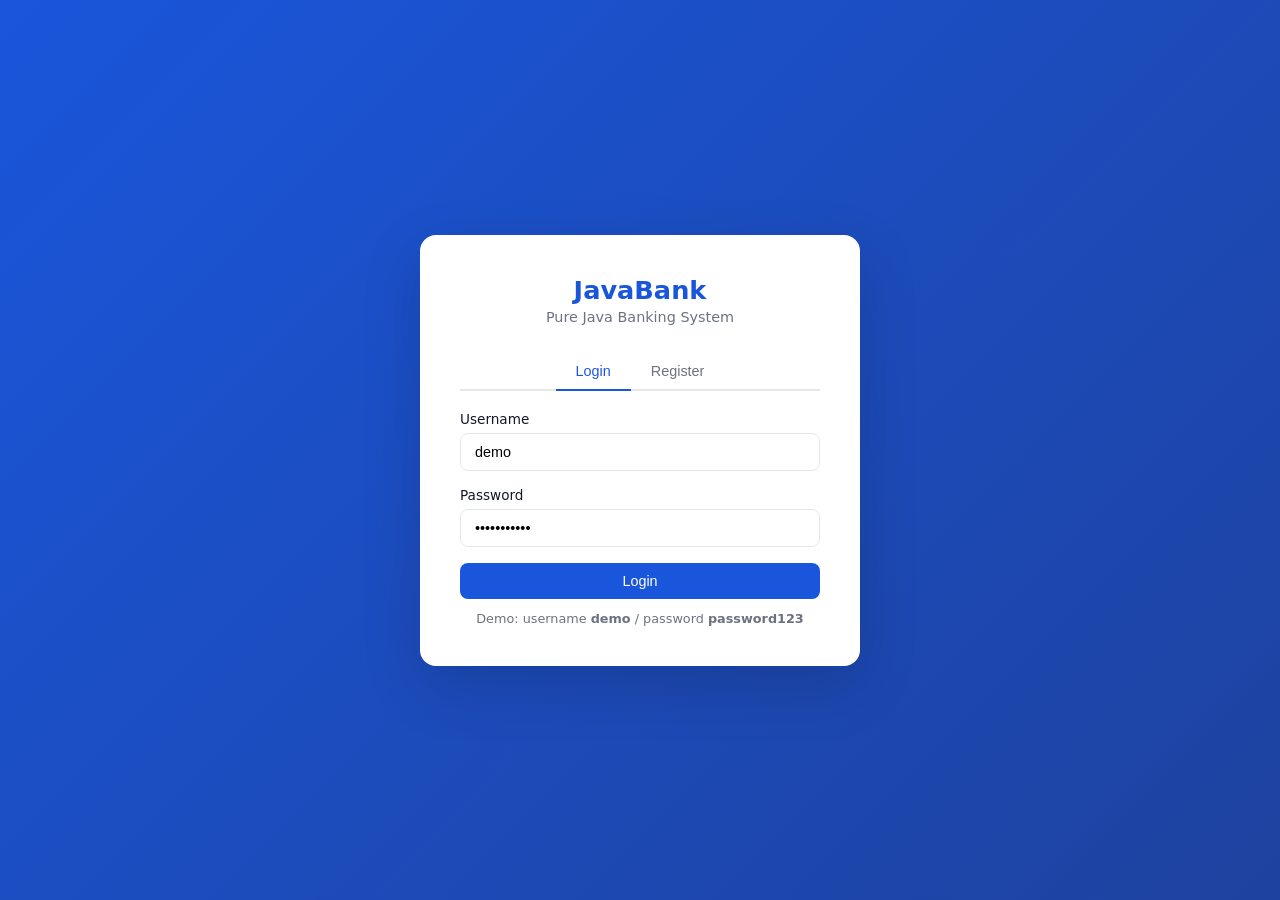
==== frontend/index.html @ f06de9c5 "Update index.html" ====
<!DOCTYPE html>
<html lang="en">
<head>
  <meta charset="UTF-8">
  <meta name="viewport" content="width=device-width, initial-scale=1.0">
  <title>JavaBank — Login</title>
  <link rel="stylesheet" href="css/style.css">
  <style>
    .tabs { justify-content: center; }
    .tab-pane { display: none; }
    .tab-pane.active { display: block; }
  </style>
</head>
<body>

<div class="auth-wrap">
  <div class="auth-card">
    <div class="logo">
      <h1>JavaBank</h1>
      <p>Pure Java Banking System</p>
    </div>

    <div class="tabs" id="authTabs">
      <button class="tab active" onclick="switchTab('login')">Login</button>
      <button class="tab"        onclick="switchTab('register')">Register</button>
    </div>

    <!-- LOGIN -->
    <div class="tab-pane active" id="loginPane">
      <div id="loginAlert"></div>
      <div class="form-group">
        <label>Username</label>
        <input type="text" id="loginUsername" placeholder="Enter username" value="demo">
      </div>
      <div class="form-group">
        <label>Password</label>
        <input type="password" id="loginPassword" placeholder="Enter password" value="password123">
      </div>
      <button class="btn btn-primary btn-full" id="loginBtn" onclick="doLogin()">
        Login
      </button>
      <p style="text-align:center; margin-top:12px; font-size:.8rem; color:#6b7280;">
        Demo: username <strong>demo</strong> / password <strong>password123</strong>
      </p>
    </div>

    <!-- REGISTER -->
    <div class="tab-pane" id="registerPane">
      <div id="regAlert"></div>
      <div class="form-row">
        <div class="form-group">
          <label>Full Name</label>
          <input type="text" id="regName" placeholder="Your full name">
        </div>
        <div class="form-group">
          <label>Username</label>
          <input type="text" id="regUsername" placeholder="Choose username">
        </div>
      </div>
      <div class="form-row">
        <div class="form-group">
          <label>Email</label>
          <input type="email" id="regEmail" placeholder="Email address">
        </div>
        <div class="form-group">
          <label>Phone</label>
          <input type="tel" id="regPhone" placeholder="Phone number">
        </div>
      </div>
      <div class="form-row">
        <div class="form-group">
          <label>Password</label>
          <input type="password" id="regPassword" placeholder="Password">
        </div>
        <div class="form-group">
          <label>Confirm</label>
          <input type="password" id="regConfirm" placeholder="Confirm password">
        </div>
      </div>
      <button class="btn btn-primary btn-full" id="regBtn" onclick="doRegister()">
        Create Account
      </button>
    </div>
  </div>
</div>

<script src="js/config.js"></script>
<script>
  // Redirect if already logged in
  if (Auth.isLoggedIn()) window.location.href = redirect || "pages/dashboard.html";

  function switchTab(tab) {
    document.querySelectorAll(".tab").forEach((t, i) =>
      t.classList.toggle("active", (i === 0) === (tab === "login")));
    document.getElementById("loginPane").classList.toggle("active", tab === "login");
    document.getElementById("registerPane").classList.toggle("active", tab === "register");
  }

  function showAlert(id, msg, type = "error") {
    document.getElementById(id).innerHTML =
      `<div class="alert alert-${type}">${msg}</div>`;
  }

  async function doLogin() {
    const btn = document.getElementById("loginBtn");
    const username = document.getElementById("loginUsername").value.trim();
    const password = document.getElementById("loginPassword").value;
    if (!username || !password) { showAlert("loginAlert", "Fill all fields"); return; }

    btn.disabled = true;
    btn.innerHTML = '<span class="loader"></span> Logging in...';

    try {
      const data = await API.call("/auth/login", "POST", { username, password });
      Auth.setAuth(data.token, { userId: data.userId, username: data.username, fullName: data.fullName });
      const params = new URLSearchParams(window.location.search);
      const redirect = params.get("redirect");
      window.location.href = redirect || "pages/dashboard.html";
    } catch (e) {
      showAlert("loginAlert", e.message);
      btn.disabled = false;
      btn.innerHTML = "Login";
    }
  }

  async function doRegister() {
    const btn = document.getElementById("regBtn");
    const fullName = document.getElementById("regName").value.trim();
    const username = document.getElementById("regUsername").value.trim();
    const email    = document.getElementById("regEmail").value.trim();
    const phone    = document.getElementById("regPhone").value.trim();
    const password = document.getElementById("regPassword").value;
    const confirm  = document.getElementById("regConfirm").value;

    if (!fullName || !username || !email || !password) {
      showAlert("regAlert", "All fields are required"); return;
    }
    if (password !== confirm) {
      showAlert("regAlert", "Passwords do not match"); return;
    }

    btn.disabled = true;
    btn.innerHTML = '<span class="loader"></span> Creating...';

    try {
      const data = await API.call("/auth/register", "POST", { fullName, username, email, phone, password });
      Auth.setAuth(data.token, { userId: data.userId, username: data.username, fullName: data.fullName });
      window.location.href = "pages/dashboard.html";
    } catch (e) {
      showAlert("regAlert", e.message);
      btn.disabled = false;
      btn.innerHTML = "Create Account";
    }
  }

  // Allow Enter key on login
  document.addEventListener("keydown", e => {
    if (e.key === "Enter") {
      const pane = document.getElementById("loginPane");
      if (pane.classList.contains("active")) doLogin();
    }
  });
</script>
</body>
</html>
---- frontend/css/style.css ----
/* ============================================================
   Java Banking System — Global Styles
   ============================================================ */

:root {
    --primary:    #1a56db;
    --primary-d:  #1e429f;
    --success:    #0e9f6e;
    --danger:     #e02424;
    --warning:    #ff8c00;
    --dark:       #111827;
    --gray:       #6b7280;
    --light:      #f9fafb;
    --border:     #e5e7eb;
    --card-bg:    #ffffff;
    --sidebar-w:  240px;
}

* { box-sizing: border-box; margin: 0; padding: 0; }

body {
    font-family: 'Segoe UI', system-ui, sans-serif;
    background: #f3f4f6;
    color: var(--dark);
    min-height: 100vh;
}

/* ---- Auth pages ---- */
.auth-wrap {
    min-height: 100vh;
    display: flex;
    align-items: center;
    justify-content: center;
    background: linear-gradient(135deg, #1a56db 0%, #1e429f 100%);
}

.auth-card {
    background: white;
    border-radius: 16px;
    padding: 40px;
    width: 100%;
    max-width: 440px;
    box-shadow: 0 20px 60px rgba(0,0,0,0.15);
}

.auth-card .logo {
    text-align: center;
    margin-bottom: 28px;
}

.auth-card .logo h1 { font-size: 1.6rem; color: var(--primary); }
.auth-card .logo p  { color: var(--gray); font-size: .9rem; margin-top: 4px; }

/* ---- App layout ---- */
.app-layout {
    display: flex;
    min-height: 100vh;
}

.sidebar {
    width: var(--sidebar-w);
    background: var(--dark);
    color: white;
    display: flex;
    flex-direction: column;
    position: fixed;
    top: 0; left: 0; bottom: 0;
    z-index: 100;
}

.sidebar-brand {
    padding: 20px 18px 16px;
    border-bottom: 1px solid rgba(255,255,255,0.1);
}

.sidebar-brand h2 { font-size: 1.1rem; color: white; }
.sidebar-brand span { font-size: .75rem; color: #9ca3af; }

.sidebar-nav { flex: 1; padding: 12px 0; }

.nav-item {
    display: flex;
    align-items: center;
    gap: 10px;
    padding: 12px 18px;
    color: #9ca3af;
    text-decoration: none;
    font-size: .9rem;
    transition: all .2s;
    cursor: pointer;
    border: none;
    background: none;
    width: 100%;
    text-align: left;
}

.nav-item:hover, .nav-item.active {
    background: rgba(255,255,255,0.08);
    color: white;
}

.nav-item .icon { font-size: 1.1rem; width: 20px; }

.sidebar-footer {
    padding: 16px 18px;
    border-top: 1px solid rgba(255,255,255,0.1);
}

.user-info { font-size: .8rem; color: #9ca3af; margin-bottom: 8px; }
.user-info strong { color: white; display: block; }

.main-content {
    margin-left: var(--sidebar-w);
    flex: 1;
    padding: 28px;
    min-height: 100vh;
}

/* ---- Page header ---- */
.page-header {
    margin-bottom: 24px;
}

.page-header h1 { font-size: 1.6rem; font-weight: 700; }
.page-header p  { color: var(--gray); margin-top: 4px; }

/* ---- Cards ---- */
.card {
    background: var(--card-bg);
    border-radius: 12px;
    padding: 24px;
    box-shadow: 0 1px 3px rgba(0,0,0,0.08);
    border: 1px solid var(--border);
}

.card-title {
    font-size: 1rem;
    font-weight: 600;
    margin-bottom: 16px;
    color: var(--dark);
    display: flex;
    align-items: center;
    gap: 8px;
}

/* ---- Stats grid ---- */
.stats-grid {
    display: grid;
    grid-template-columns: repeat(auto-fit, minmax(180px, 1fr));
    gap: 16px;
    margin-bottom: 24px;
}

.stat-card {
    background: white;
    border-radius: 12px;
    padding: 20px;
    border: 1px solid var(--border);
    box-shadow: 0 1px 3px rgba(0,0,0,0.06);
}

.stat-card .label { font-size: .78rem; color: var(--gray); text-transform: uppercase; letter-spacing: .05em; }
.stat-card .value { font-size: 1.5rem; font-weight: 700; margin-top: 6px; }
.stat-card .sub   { font-size: .78rem; color: var(--gray); margin-top: 4px; }
.stat-card.blue   .value { color: var(--primary); }
.stat-card.green  .value { color: var(--success); }
.stat-card.red    .value { color: var(--danger); }
.stat-card.orange .value { color: var(--warning); }

/* ---- Account cards ---- */
.accounts-grid {
    display: grid;
    grid-template-columns: repeat(auto-fill, minmax(280px, 1fr));
    gap: 16px;
    margin-bottom: 24px;
}

.account-card {
    background: linear-gradient(135deg, #1a56db, #1e429f);
    color: white;
    border-radius: 16px;
    padding: 24px;
    position: relative;
    overflow: hidden;
    cursor: pointer;
    transition: transform .2s, box-shadow .2s;
}

.account-card.current {
    background: linear-gradient(135deg, #374151, #1f2937);
}

.account-card:hover {
    transform: translateY(-3px);
    box-shadow: 0 12px 30px rgba(0,0,0,0.15);
}

.account-card .acc-type  { font-size: .75rem; opacity: .8; text-transform: uppercase; letter-spacing: .1em; }
.account-card .acc-num   { font-size: .85rem; opacity: .7; margin-top: 16px; letter-spacing: .15em; }
.account-card .acc-bal   { font-size: 1.8rem; font-weight: 700; margin-top: 6px; }
.account-card .acc-sub   { font-size: .78rem; opacity: .7; margin-top: 4px; }
.account-card::after {
    content: '';
    position: absolute;
    right: -30px; top: -30px;
    width: 120px; height: 120px;
    border-radius: 50%;
    background: rgba(255,255,255,0.07);
}

/* ---- Forms ---- */
.form-group { margin-bottom: 16px; }

.form-group label {
    display: block;
    font-size: .85rem;
    font-weight: 500;
    margin-bottom: 6px;
    color: var(--dark);
}

.form-group input,
.form-group select {
    width: 100%;
    padding: 10px 14px;
    border: 1px solid var(--border);
    border-radius: 8px;
    font-size: .9rem;
    outline: none;
    transition: border-color .2s;
    background: white;
}

.form-group input:focus,
.form-group select:focus {
    border-color: var(--primary);
    box-shadow: 0 0 0 3px rgba(26,86,219,0.1);
}

.form-row { display: grid; grid-template-columns: 1fr 1fr; gap: 12px; }

/* ---- Buttons ---- */
.btn {
    display: inline-flex;
    align-items: center;
    justify-content: center;
    gap: 6px;
    padding: 10px 20px;
    border-radius: 8px;
    font-size: .9rem;
    font-weight: 500;
    border: none;
    cursor: pointer;
    transition: all .2s;
}

.btn-primary { background: var(--primary); color: white; }
.btn-primary:hover { background: var(--primary-d); }
.btn-success { background: var(--success); color: white; }
.btn-success:hover { filter: brightness(0.9); }
.btn-danger  { background: var(--danger);  color: white; }
.btn-danger:hover  { filter: brightness(0.9); }
.btn-outline { background: white; color: var(--primary); border: 1px solid var(--primary); }
.btn-outline:hover { background: var(--primary); color: white; }
.btn-sm { padding: 6px 12px; font-size: .8rem; }
.btn-full { width: 100%; }
.btn:disabled { opacity: 0.6; cursor: not-allowed; }

/* ---- Table ---- */
.table-wrap { overflow-x: auto; }

table {
    width: 100%;
    border-collapse: collapse;
    font-size: .875rem;
}

th {
    text-align: left;
    padding: 10px 14px;
    font-size: .75rem;
    font-weight: 600;
    text-transform: uppercase;
    letter-spacing: .05em;
    color: var(--gray);
    border-bottom: 2px solid var(--border);
    background: #f9fafb;
}

td {
    padding: 12px 14px;
    border-bottom: 1px solid var(--border);
    vertical-align: middle;
}

tr:hover td { background: #f9fafb; }

/* ---- Badges ---- */
.badge {
    display: inline-flex;
    align-items: center;
    gap: 4px;
    padding: 3px 10px;
    border-radius: 20px;
    font-size: .75rem;
    font-weight: 600;
}

.badge-green  { background: #d1fae5; color: #065f46; }
.badge-red    { background: #fee2e2; color: #991b1b; }
.badge-yellow { background: #fef3c7; color: #92400e; }
.badge-blue   { background: #dbeafe; color: #1e40af; }
.badge-gray   { background: #f3f4f6; color: #374151; }

/* ---- Alert ---- */
.alert {
    padding: 12px 16px;
    border-radius: 8px;
    font-size: .875rem;
    margin-bottom: 16px;
    display: flex;
    align-items: center;
    gap: 8px;
}

.alert-error   { background: #fee2e2; color: #991b1b; border: 1px solid #fca5a5; }
.alert-success { background: #d1fae5; color: #065f46; border: 1px solid #6ee7b7; }
.alert-warning { background: #fef3c7; color: #92400e; border: 1px solid #fcd34d; }

/* ---- Modal ---- */
.modal-overlay {
    position: fixed; inset: 0;
    background: rgba(0,0,0,0.5);
    display: flex; align-items: center; justify-content: center;
    z-index: 999;
    display: none;
}

.modal-overlay.open { display: flex; }

.modal {
    background: white;
    border-radius: 16px;
    padding: 28px;
    width: 90%;
    max-width: 420px;
    box-shadow: 0 20px 60px rgba(0,0,0,0.2);
}

.modal-title {
    font-size: 1.1rem;
    font-weight: 700;
    margin-bottom: 20px;
    display: flex;
    justify-content: space-between;
    align-items: center;
}

.modal-close {
    background: none; border: none; font-size: 1.3rem;
    cursor: pointer; color: var(--gray);
}

/* ---- Tabs ---- */
.tabs { display: flex; border-bottom: 2px solid var(--border); margin-bottom: 20px; gap: 0; }

.tab {
    padding: 10px 20px;
    font-size: .9rem;
    font-weight: 500;
    color: var(--gray);
    cursor: pointer;
    border: none;
    background: none;
    border-bottom: 2px solid transparent;
    margin-bottom: -2px;
}

.tab.active { color: var(--primary); border-bottom-color: var(--primary); }

/* ---- Fraud severity colors ---- */
.sev-LOW      { color: #6b7280; }
.sev-MEDIUM   { color: #d97706; }
.sev-HIGH     { color: #dc2626; }
.sev-CRITICAL { color: #7c3aed; font-weight: 700; }

/* ---- Loader ---- */
.loader {
    display: inline-block;
    width: 18px; height: 18px;
    border: 2px solid rgba(255,255,255,0.4);
    border-top-color: white;
    border-radius: 50%;
    animation: spin .6s linear infinite;
}

@keyframes spin { to { transform: rotate(360deg); } }

/* ---- Amount colors ---- */
.amount-credit { color: var(--success); font-weight: 600; }
.amount-debit  { color: var(--danger);  font-weight: 600; }

/* ---- Responsive ---- */
@media (max-width: 768px) {
    .sidebar { transform: translateX(-100%); }
    .main-content { margin-left: 0; padding: 16px; }
    .form-row { grid-template-columns: 1fr; }
    .stats-grid { grid-template-columns: 1fr 1fr; }
}

.empty-state {
    text-align: center;
    padding: 48px 24px;
    color: var(--gray);
}

.empty-state .icon { font-size: 3rem; margin-bottom: 12px; }
.empty-state p { font-size: .9rem; }
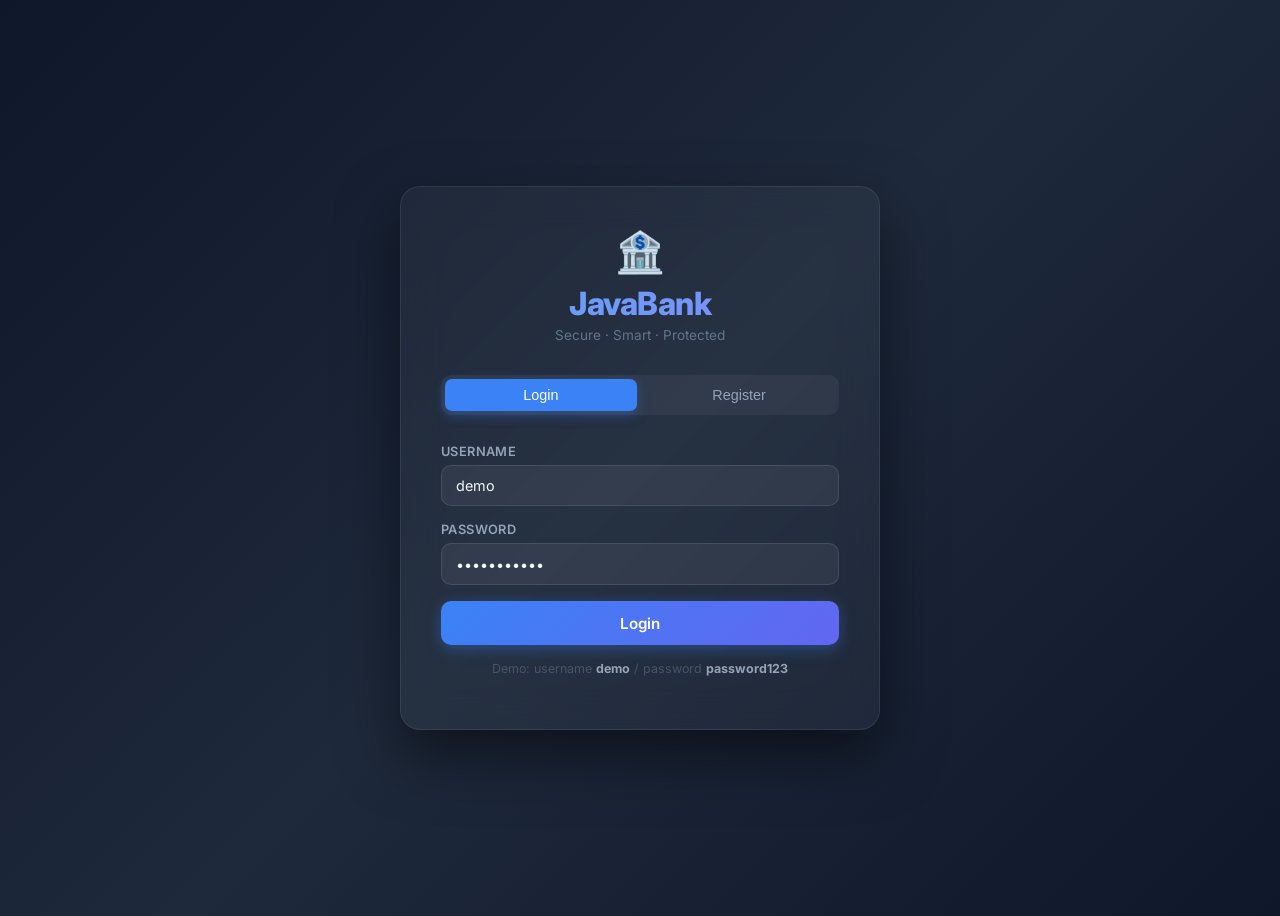
==== commit 12bdd007: "Add proactive fraud prevention, OTP verification, validation" ====
--- a/frontend/index.html
+++ b/frontend/index.html
@@ -3,12 +3,108 @@
 <head>
   <meta charset="UTF-8">
   <meta name="viewport" content="width=device-width, initial-scale=1.0">
-  <title>JavaBank — Login</title>
-  <link rel="stylesheet" href="css/style.css">
+  <title>JavaBank — Secure Banking</title>
+  <meta name="description" content="JavaBank — Secure, modern banking portal with OTP email verification and real-time fraud protection.">
+  <link rel="preconnect" href="https://fonts.googleapis.com">
+  <link rel="preconnect" href="https://fonts.gstatic.com" crossorigin>
+  <link href="https://fonts.googleapis.com/css2?family=Inter:wght@300;400;500;600;700;800&display=swap" rel="stylesheet">
+  <link rel="stylesheet" href="/css/style.css">
   <style>
-    .tabs { justify-content: center; }
+    /* ─── Auth Page Overrides ─────────────────────────────── */
+    body { background: linear-gradient(135deg, #0f172a 0%, #1e293b 50%, #0f172a 100%); min-height: 100vh; display: flex; align-items: center; justify-content: center; font-family: 'Inter', sans-serif; }
+
+    .auth-wrap { width: 100%; max-width: 480px; padding: 1rem; }
+
+    .auth-card {
+      background: rgba(255,255,255,0.04);
+      border: 1px solid rgba(255,255,255,0.08);
+      border-radius: 20px;
+      padding: 2.5rem 2.5rem;
+      backdrop-filter: blur(20px);
+      box-shadow: 0 25px 60px rgba(0,0,0,0.5);
+    }
+
+    .logo { text-align: center; margin-bottom: 2rem; }
+    .logo h1 {
+      font-size: 2rem; font-weight: 800; letter-spacing: -0.5px;
+      background: linear-gradient(135deg, #60a5fa, #818cf8);
+      -webkit-background-clip: text; background-clip: text; -webkit-text-fill-color: transparent;
+      margin: 0;
+    }
+    .logo p { color: #64748b; font-size: 0.85rem; margin-top: 4px; }
+    .logo .shield { font-size: 2.5rem; display: block; margin-bottom: 0.5rem; }
+
+    .tabs { display: flex; gap: 0.4rem; background: rgba(255,255,255,0.05); border-radius: 10px; padding: 4px; margin-bottom: 1.8rem; }
+    .tab { flex: 1; padding: 0.5rem; border: none; background: transparent; color: #94a3b8; border-radius: 7px; font-size: 0.9rem; font-weight: 500; cursor: pointer; transition: all 0.2s; }
+    .tab.active { background: #3b82f6; color: white; box-shadow: 0 4px 12px rgba(59,130,246,0.35); }
     .tab-pane { display: none; }
     .tab-pane.active { display: block; }
+
+    .form-group { margin-bottom: 1rem; }
+    .form-group label { display: block; font-size: 0.8rem; font-weight: 600; color: #94a3b8; margin-bottom: 6px; letter-spacing: 0.03em; text-transform: uppercase; }
+    .form-group input {
+      width: 100%; padding: 0.7rem 0.9rem; background: rgba(255,255,255,0.06);
+      border: 1px solid rgba(255,255,255,0.1); border-radius: 10px;
+      color: #f1f5f9; font-size: 0.9rem; font-family: 'Inter', sans-serif;
+      transition: all 0.2s; box-sizing: border-box;
+    }
+    .form-group input:focus { outline: none; border-color: #3b82f6; background: rgba(59,130,246,0.08); box-shadow: 0 0 0 3px rgba(59,130,246,0.15); }
+    .form-group input.error { border-color: #ef4444; }
+    .form-group input.success { border-color: #22c55e; }
+    .field-error { font-size: 0.75rem; color: #f87171; margin-top: 4px; display: none; }
+    .field-error.show { display: block; }
+
+    .form-row { display: grid; grid-template-columns: 1fr 1fr; gap: 0.75rem; }
+
+    .btn { width: 100%; padding: 0.8rem; border: none; border-radius: 10px; font-size: 0.95rem; font-weight: 600; cursor: pointer; transition: all 0.2s; font-family: 'Inter', sans-serif; }
+    .btn-primary { background: linear-gradient(135deg, #3b82f6, #6366f1); color: white; box-shadow: 0 4px 15px rgba(59,130,246,0.35); }
+    .btn-primary:hover:not(:disabled) { transform: translateY(-1px); box-shadow: 0 6px 20px rgba(59,130,246,0.45); }
+    .btn-primary:disabled { opacity: 0.6; cursor: not-allowed; transform: none; }
+    .btn-outline { background: transparent; color: #60a5fa; border: 1px solid rgba(96,165,250,0.4); margin-top: 0.5rem; }
+    .btn-outline:hover:not(:disabled) { background: rgba(59,130,246,0.08); }
+    .btn-outline:disabled { opacity: 0.5; cursor: not-allowed; }
+
+    .alert { padding: 0.75rem 1rem; border-radius: 10px; font-size: 0.85rem; margin-bottom: 1rem; }
+    .alert-error { background: rgba(239,68,68,0.12); border: 1px solid rgba(239,68,68,0.3); color: #fca5a5; }
+    .alert-success { background: rgba(34,197,94,0.12); border: 1px solid rgba(34,197,94,0.3); color: #86efac; }
+    .alert-info { background: rgba(59,130,246,0.12); border: 1px solid rgba(59,130,246,0.3); color: #93c5fd; }
+
+    .loader { display: inline-block; width: 14px; height: 14px; border: 2px solid rgba(255,255,255,0.3); border-top-color: white; border-radius: 50%; animation: spin 0.7s linear infinite; vertical-align: middle; margin-right: 6px; }
+    @keyframes spin { to { transform: rotate(360deg); } }
+
+    /* OTP input box */
+    .otp-section { text-align: center; }
+    .otp-row { display: flex; gap: 8px; justify-content: center; margin: 1rem 0; }
+    .otp-digit {
+      width: 46px; height: 52px; text-align: center; font-size: 1.3rem; font-weight: 700;
+      background: rgba(255,255,255,0.06); border: 1px solid rgba(255,255,255,0.1);
+      border-radius: 10px; color: #f1f5f9; font-family: 'Inter', sans-serif;
+      transition: all 0.2s;
+    }
+    .otp-digit:focus { outline: none; border-color: #3b82f6; background: rgba(59,130,246,0.1); box-shadow: 0 0 0 3px rgba(59,130,246,0.15); }
+    .otp-digit.filled { border-color: #6366f1; }
+    .otp-timer { font-size: 0.8rem; color: #64748b; }
+    .otp-timer span { color: #f59e0b; font-weight: 600; }
+    .otp-email-show { font-size: 0.85rem; color: #94a3b8; margin-bottom: 0.5rem; }
+    .otp-email-show strong { color: #60a5fa; }
+
+    /* Password strength */
+    .pwd-strength { margin-top: 6px; height: 3px; border-radius: 2px; background: rgba(255,255,255,0.1); overflow: hidden; }
+    .pwd-strength-bar { height: 100%; border-radius: 2px; transition: width 0.3s, background 0.3s; width: 0%; }
+
+    /* Step indicators */
+    .steps { display: flex; align-items: center; justify-content: center; gap: 0; margin-bottom: 1.5rem; }
+    .step { display: flex; flex-direction: column; align-items: center; gap: 4px; flex: 1; }
+    .step-dot { width: 28px; height: 28px; border-radius: 50%; border: 2px solid rgba(255,255,255,0.15); display: flex; align-items: center; justify-content: center; font-size: 0.75rem; font-weight: 700; color: #64748b; transition: all 0.3s; }
+    .step-dot.active { border-color: #3b82f6; color: #3b82f6; background: rgba(59,130,246,0.1); }
+    .step-dot.done { border-color: #22c55e; color: white; background: #22c55e; }
+    .step-label { font-size: 0.65rem; color: #64748b; text-transform: uppercase; letter-spacing: 0.05em; }
+    .step-label.active { color: #60a5fa; }
+    .step-line { flex: 1; height: 1px; background: rgba(255,255,255,0.1); margin-bottom: 16px; }
+    .step-line.done { background: #22c55e; }
+
+    .demo-hint { text-align: center; margin-top: 1rem; font-size: 0.78rem; color: #475569; }
+    .demo-hint strong { color: #94a3b8; }
   </style>
 </head>
 <body>
@@ -16,16 +112,17 @@
 <div class="auth-wrap">
   <div class="auth-card">
     <div class="logo">
+      <span class="shield">🏦</span>
       <h1>JavaBank</h1>
-      <p>Pure Java Banking System</p>
+      <p>Secure · Smart · Protected</p>
     </div>
 
     <div class="tabs" id="authTabs">
-      <button class="tab active" onclick="switchTab('login')">Login</button>
-      <button class="tab"        onclick="switchTab('register')">Register</button>
+      <button class="tab active" onclick="switchTab('login')" id="tabLogin">Login</button>
+      <button class="tab"        onclick="switchTab('register')" id="tabReg">Register</button>
     </div>
 
-    <!-- LOGIN -->
+    <!-- ═══════════════ LOGIN ═══════════════ -->
     <div class="tab-pane active" id="loginPane">
       <div id="loginAlert"></div>
       <div class="form-group">
@@ -36,128 +133,389 @@
         <label>Password</label>
         <input type="password" id="loginPassword" placeholder="Enter password" value="password123">
       </div>
-      <button class="btn btn-primary btn-full" id="loginBtn" onclick="doLogin()">
-        Login
-      </button>
-      <p style="text-align:center; margin-top:12px; font-size:.8rem; color:#6b7280;">
-        Demo: username <strong>demo</strong> / password <strong>password123</strong>
-      </p>
+      <button class="btn btn-primary" id="loginBtn" onclick="doLogin()">Login</button>
+      <p class="demo-hint">Demo: username <strong>demo</strong> / password <strong>password123</strong></p>
     </div>
 
-    <!-- REGISTER -->
+    <!-- ═══════════════ REGISTER (3-step flow) ═══════════════ -->
     <div class="tab-pane" id="registerPane">
+      <!-- Step indicator -->
+      <div class="steps" id="regSteps">
+        <div class="step">
+          <div class="step-dot active" id="dot1">1</div>
+          <div class="step-label active" id="lbl1">Details</div>
+        </div>
+        <div class="step-line" id="line1"></div>
+        <div class="step">
+          <div class="step-dot" id="dot2">2</div>
+          <div class="step-label" id="lbl2">Verify Email</div>
+        </div>
+        <div class="step-line" id="line2"></div>
+        <div class="step">
+          <div class="step-dot" id="dot3">3</div>
+          <div class="step-label" id="lbl3">Done</div>
+        </div>
+      </div>
+
       <div id="regAlert"></div>
-      <div class="form-row">
-        <div class="form-group">
-          <label>Full Name</label>
-          <input type="text" id="regName" placeholder="Your full name">
-        </div>
-        <div class="form-group">
-          <label>Username</label>
-          <input type="text" id="regUsername" placeholder="Choose username">
-        </div>
+
+      <!-- STEP 1: Fill in details -->
+      <div id="regStep1">
+        <div class="form-row">
+          <div class="form-group">
+            <label>Full Name</label>
+            <input type="text" id="regName" placeholder="e.g. Omkar Bhagat" oninput="validateNameField()">
+            <div class="field-error" id="nameErr"></div>
+          </div>
+          <div class="form-group">
+            <label>Username</label>
+            <input type="text" id="regUsername" placeholder="Choose username" oninput="validateUsernameField()">
+            <div class="field-error" id="usernameErr"></div>
+          </div>
+        </div>
+        <div class="form-row">
+          <div class="form-group">
+            <label>Email</label>
+            <input type="email" id="regEmail" placeholder="your@email.com" oninput="validateEmailField()">
+            <div class="field-error" id="emailErr"></div>
+          </div>
+          <div class="form-group">
+            <label>Phone (10-digit)</label>
+            <input type="tel" id="regPhone" placeholder="9876543210" oninput="validatePhoneField()">
+            <div class="field-error" id="phoneErr"></div>
+          </div>
+        </div>
+        <div class="form-row">
+          <div class="form-group">
+            <label>Password</label>
+            <input type="password" id="regPassword" placeholder="Min 8 chars" oninput="updatePasswordStrength()">
+            <div class="pwd-strength"><div class="pwd-strength-bar" id="pwdBar"></div></div>
+            <div class="field-error" id="passwordErr"></div>
+          </div>
+          <div class="form-group">
+            <label>Confirm Password</label>
+            <input type="password" id="regConfirm" placeholder="Re-enter password">
+            <div class="field-error" id="confirmErr"></div>
+          </div>
+        </div>
+        <button class="btn btn-primary" id="regStep1Btn" onclick="goToStep2()">Send OTP to Email →</button>
       </div>
-      <div class="form-row">
-        <div class="form-group">
-          <label>Email</label>
-          <input type="email" id="regEmail" placeholder="Email address">
-        </div>
-        <div class="form-group">
-          <label>Phone</label>
-          <input type="tel" id="regPhone" placeholder="Phone number">
+
+      <!-- STEP 2: Email OTP verification -->
+      <div id="regStep2" style="display:none;">
+        <div class="otp-section">
+          <div class="otp-email-show">OTP sent to <strong id="otpEmailShow"></strong></div>
+          <p style="color:#94a3b8; font-size:0.85rem; margin:0 0 1rem;">
+            Enter the 6-digit OTP from your email / server console.
+          </p>
+          <div class="otp-row">
+            <input class="otp-digit" id="d1" maxlength="1" type="text" inputmode="numeric" oninput="otpInput(this,null,'d2')">
+            <input class="otp-digit" id="d2" maxlength="1" type="text" inputmode="numeric" oninput="otpInput(this,'d1','d3')">
+            <input class="otp-digit" id="d3" maxlength="1" type="text" inputmode="numeric" oninput="otpInput(this,'d2','d4')">
+            <input class="otp-digit" id="d4" maxlength="1" type="text" inputmode="numeric" oninput="otpInput(this,'d3','d5')">
+            <input class="otp-digit" id="d5" maxlength="1" type="text" inputmode="numeric" oninput="otpInput(this,'d4','d6')">
+            <input class="otp-digit" id="d6" maxlength="1" type="text" inputmode="numeric" oninput="otpInput(this,'d5',null)">
+          </div>
+          <div class="otp-timer">OTP expires in <span id="otpCountdown">10:00</span></div>
+          <button class="btn btn-primary" id="verifyOtpBtn" onclick="verifyOTP()" style="margin-top:1rem;">Verify OTP</button>
+          <button class="btn btn-outline" id="resendOtpBtn" onclick="resendOTP()" disabled>Resend OTP</button>
+          <button class="btn btn-outline" onclick="goBackToStep1()" style="margin-top:0.5rem;">← Back</button>
         </div>
       </div>
-      <div class="form-row">
-        <div class="form-group">
-          <label>Password</label>
-          <input type="password" id="regPassword" placeholder="Password">
-        </div>
-        <div class="form-group">
-          <label>Confirm</label>
-          <input type="password" id="regConfirm" placeholder="Confirm password">
-        </div>
+
+      <!-- STEP 3: Creating account spinner -->
+      <div id="regStep3" style="display:none; text-align:center; padding:1rem 0;">
+        <div style="font-size:3rem; margin-bottom:1rem;">✅</div>
+        <h3 style="color:#86efac; margin:0 0 0.5rem;">Email Verified!</h3>
+        <p style="color:#94a3b8; font-size:0.9rem;">Creating your account...</p>
+        <div class="loader" style="display:inline-block; margin-top:1rem;"></div>
       </div>
-      <button class="btn btn-primary btn-full" id="regBtn" onclick="doRegister()">
-        Create Account
-      </button>
     </div>
+
   </div>
 </div>
 
-<script src="js/config.js"></script>
+<script src="/js/config.js"></script>
 <script>
   // Redirect if already logged in
-  if (Auth.isLoggedIn()) window.location.href = redirect || "pages/dashboard.html";
-
+  if (Auth.isLoggedIn()) window.location.href = '/pages/dashboard.html';
+
+  let otpTimerInterval = null;
+  let otpSecondsLeft = 600; // 10 minutes
+
+  // ─── Tab Switch ──────────────────────────────────────────
   function switchTab(tab) {
-    document.querySelectorAll(".tab").forEach((t, i) =>
-      t.classList.toggle("active", (i === 0) === (tab === "login")));
-    document.getElementById("loginPane").classList.toggle("active", tab === "login");
-    document.getElementById("registerPane").classList.toggle("active", tab === "register");
-  }
-
-  function showAlert(id, msg, type = "error") {
+    document.getElementById('tabLogin').classList.toggle('active', tab === 'login');
+    document.getElementById('tabReg').classList.toggle('active', tab === 'register');
+    document.getElementById('loginPane').classList.toggle('active', tab === 'login');
+    document.getElementById('registerPane').classList.toggle('active', tab === 'register');
+  }
+
+  function showAlert(id, msg, type = 'error') {
     document.getElementById(id).innerHTML =
       `<div class="alert alert-${type}">${msg}</div>`;
   }
 
+  // ─── Login ───────────────────────────────────────────────
   async function doLogin() {
-    const btn = document.getElementById("loginBtn");
-    const username = document.getElementById("loginUsername").value.trim();
-    const password = document.getElementById("loginPassword").value;
-    if (!username || !password) { showAlert("loginAlert", "Fill all fields"); return; }
+    const btn = document.getElementById('loginBtn');
+    const username = document.getElementById('loginUsername').value.trim();
+    const password = document.getElementById('loginPassword').value;
+    if (!username || !password) { showAlert('loginAlert', 'Fill all fields'); return; }
 
     btn.disabled = true;
     btn.innerHTML = '<span class="loader"></span> Logging in...';
 
     try {
-      const data = await API.call("/auth/login", "POST", { username, password });
+      const data = await API.call('/auth/login', 'POST', { username, password });
+      Auth.setAuth(data.token, { userId: data.userId, username: data.username, fullName: data.fullName, email: data.email });
+      window.location.href = '/pages/dashboard.html';
+    } catch (e) {
+      showAlert('loginAlert', e.message);
+      btn.disabled = false;
+      btn.innerHTML = 'Login';
+    }
+  }
+
+  // ─── Real-time Validation ────────────────────────────────
+  function setFieldError(fieldId, errId, error) {
+    const input = document.getElementById(fieldId);
+    const err   = document.getElementById(errId);
+    if (error) {
+      input.classList.add('error'); input.classList.remove('success');
+      err.textContent = error; err.classList.add('show');
+    } else {
+      input.classList.remove('error'); input.classList.add('success');
+      err.classList.remove('show');
+    }
+  }
+
+  function validateNameField() {
+    const val = document.getElementById('regName').value.trim();
+    const fakeWords = ['test','abcd','xyz','qwerty','asdf','dummy','fake','user','admin','null','hello','foo','bar','temp','sample','random','demo','abc'];
+    let err = null;
+    if (!val) err = 'Full name is required';
+    else if (val.length < 3) err = 'Name too short';
+    else if (!/^[A-Za-z][a-zA-Z'\- ]{1,}$/.test(val)) err = 'Name can only contain letters, spaces, hyphens';
+    else if (!val.includes(' ')) err = 'Enter first and last name';
+    else if (fakeWords.some(w => val.toLowerCase().includes(w))) err = 'Please enter your real name';
+    else if (!/^[A-Z]/.test(val)) err = 'Name must start with a capital letter';
+    setFieldError('regName', 'nameErr', err);
+  }
+
+  function validateUsernameField() {
+    const val = document.getElementById('regUsername').value.trim();
+    let err = null;
+    if (!val) err = 'Username is required';
+    else if (val.length < 4 || val.length > 30) err = 'Must be 4–30 characters';
+    else if (!/^[a-zA-Z0-9_]+$/.test(val)) err = 'Only letters, numbers, underscores';
+    setFieldError('regUsername', 'usernameErr', err);
+  }
+
+  function validateEmailField() {
+    const val = document.getElementById('regEmail').value.trim();
+    let err = null;
+    if (!val) err = 'Email is required';
+    else if (!/^[a-zA-Z0-9._%+\-]+@[a-zA-Z0-9.\-]+\.[a-zA-Z]{2,}$/.test(val)) err = 'Enter a valid email address';
+    setFieldError('regEmail', 'emailErr', err);
+  }
+
+  function validatePhoneField() {
+    const val = document.getElementById('regPhone').value.trim().replace(/[\s\-]/g, '');
+    let err = null;
+    if (val && !/^[6-9][0-9]{9}$/.test(val)) err = 'Enter a valid 10-digit Indian mobile number';
+    setFieldError('regPhone', 'phoneErr', err);
+  }
+
+  function updatePasswordStrength() {
+    const pwd = document.getElementById('regPassword').value;
+    let score = 0;
+    if (pwd.length >= 8) score++;
+    if (/[A-Z]/.test(pwd)) score++;
+    if (/[a-z]/.test(pwd)) score++;
+    if (/\d/.test(pwd)) score++;
+    if (/[^a-zA-Z0-9]/.test(pwd)) score++;
+
+    const bar = document.getElementById('pwdBar');
+    const colors = ['#ef4444','#f97316','#f59e0b','#84cc16','#22c55e'];
+    const widths = ['20%','40%','60%','80%','100%'];
+    bar.style.width  = score ? widths[score-1] : '0%';
+    bar.style.background = score ? colors[score-1] : 'transparent';
+
+    let err = null;
+    if (pwd && pwd.length < 8) err = 'At least 8 characters';
+    else if (pwd && !/(?=.*[a-z])(?=.*[A-Z])(?=.*\d)/.test(pwd)) err = 'Add uppercase, lowercase, and a number';
+    setFieldError('regPassword', 'passwordErr', err);
+  }
+
+  // ─── Step 1 → Step 2 (validate then send OTP) ───────────
+  async function goToStep2() {
+    // Trigger all validations
+    validateNameField(); validateUsernameField(); validateEmailField();
+    validatePhoneField(); updatePasswordStrength();
+
+    const anyError = document.querySelectorAll('.field-error.show');
+    if (anyError.length > 0) { showAlert('regAlert', 'Please fix the errors above.'); return; }
+
+    const password = document.getElementById('regPassword').value;
+    const confirm  = document.getElementById('regConfirm').value;
+    if (!password || !confirm) { showAlert('regAlert', 'Please fill all fields.'); return; }
+    if (password !== confirm) {
+      document.getElementById('regConfirm').classList.add('error');
+      showAlert('regAlert', 'Passwords do not match.'); return;
+    }
+
+    const email    = document.getElementById('regEmail').value.trim();
+    const fullName = document.getElementById('regName').value.trim();
+
+    const btn = document.getElementById('regStep1Btn');
+    btn.disabled = true;
+    btn.innerHTML = '<span class="loader"></span> Sending OTP...';
+    document.getElementById('regAlert').innerHTML = '';
+
+    try {
+      await API.call('/auth/send-otp', 'POST', { email, fullName });
+      document.getElementById('otpEmailShow').textContent = email;
+      showStep(2);
+      startOtpTimer();
+      showAlert('regAlert', '✅ OTP sent to ' + email + '! Check your email (or server console for demo).', 'success');
+    } catch (e) {
+      showAlert('regAlert', e.message);
+      btn.disabled = false;
+      btn.innerHTML = 'Send OTP to Email →';
+    }
+  }
+
+  // ─── OTP digit handling ──────────────────────────────────
+  function otpInput(el, prevId, nextId) {
+    el.value = el.value.replace(/[^0-9]/g, '');
+    if (el.value) {
+      el.classList.add('filled');
+      if (nextId) document.getElementById(nextId).focus();
+    } else {
+      el.classList.remove('filled');
+    }
+  }
+
+  function getOtpValue() {
+    return ['d1','d2','d3','d4','d5','d6'].map(id => document.getElementById(id).value).join('');
+  }
+
+  // ─── Verify OTP ──────────────────────────────────────────
+  async function verifyOTP() {
+    const otp = getOtpValue();
+    if (otp.length !== 6) { showAlert('regAlert', 'Enter all 6 digits.'); return; }
+
+    const email = document.getElementById('regEmail').value.trim();
+    const btn   = document.getElementById('verifyOtpBtn');
+    btn.disabled = true;
+    btn.innerHTML = '<span class="loader"></span> Verifying...';
+
+    try {
+      await API.call('/auth/verify-otp', 'POST', { email, otp });
+      // Email verified — now register
+      clearInterval(otpTimerInterval);
+      showStep(3);
+      await doRegister();
+    } catch (e) {
+      showAlert('regAlert', '❌ ' + e.message);
+      btn.disabled = false;
+      btn.innerHTML = 'Verify OTP';
+    }
+  }
+
+  // ─── Actual registration (after OTP verified) ────────────
+  async function doRegister() {
+    try {
+      const data = await API.call('/auth/register', 'POST', {
+        fullName:  document.getElementById('regName').value.trim(),
+        username:  document.getElementById('regUsername').value.trim(),
+        email:     document.getElementById('regEmail').value.trim(),
+        phone:     document.getElementById('regPhone').value.trim(),
+        password:  document.getElementById('regPassword').value,
+        otpToken:  'verified'  // tells server we completed OTP
+      });
       Auth.setAuth(data.token, { userId: data.userId, username: data.username, fullName: data.fullName });
-      const params = new URLSearchParams(window.location.search);
-      const redirect = params.get("redirect");
-      window.location.href = redirect || "pages/dashboard.html";
+      window.location.href = '/pages/dashboard.html';
     } catch (e) {
-      showAlert("loginAlert", e.message);
-      btn.disabled = false;
-      btn.innerHTML = "Login";
-    }
-  }
-
-  async function doRegister() {
-    const btn = document.getElementById("regBtn");
-    const fullName = document.getElementById("regName").value.trim();
-    const username = document.getElementById("regUsername").value.trim();
-    const email    = document.getElementById("regEmail").value.trim();
-    const phone    = document.getElementById("regPhone").value.trim();
-    const password = document.getElementById("regPassword").value;
-    const confirm  = document.getElementById("regConfirm").value;
-
-    if (!fullName || !username || !email || !password) {
-      showAlert("regAlert", "All fields are required"); return;
-    }
-    if (password !== confirm) {
-      showAlert("regAlert", "Passwords do not match"); return;
-    }
-
-    btn.disabled = true;
-    btn.innerHTML = '<span class="loader"></span> Creating...';
-
+      showAlert('regAlert', '❌ Registration failed: ' + e.message);
+      showStep(1);
+    }
+  }
+
+  // ─── Resend OTP ──────────────────────────────────────────
+  async function resendOTP() {
+    const email    = document.getElementById('regEmail').value.trim();
+    const fullName = document.getElementById('regName').value.trim();
     try {
-      const data = await API.call("/auth/register", "POST", { fullName, username, email, phone, password });
-      Auth.setAuth(data.token, { userId: data.userId, username: data.username, fullName: data.fullName });
-      window.location.href = "pages/dashboard.html";
+      await API.call('/auth/send-otp', 'POST', { email, fullName });
+      showAlert('regAlert', '✅ New OTP sent!', 'success');
+      otpSecondsLeft = 600;
+      startOtpTimer();
+      document.getElementById('resendOtpBtn').disabled = true;
+      ['d1','d2','d3','d4','d5','d6'].forEach(id => { const el = document.getElementById(id); el.value = ''; el.classList.remove('filled'); });
+      document.getElementById('d1').focus();
     } catch (e) {
-      showAlert("regAlert", e.message);
-      btn.disabled = false;
-      btn.innerHTML = "Create Account";
-    }
-  }
-
-  // Allow Enter key on login
-  document.addEventListener("keydown", e => {
-    if (e.key === "Enter") {
-      const pane = document.getElementById("loginPane");
-      if (pane.classList.contains("active")) doLogin();
+      showAlert('regAlert', e.message);
+    }
+  }
+
+  // ─── OTP Countdown Timer ─────────────────────────────────
+  function startOtpTimer() {
+    clearInterval(otpTimerInterval);
+    otpSecondsLeft = 600;
+    otpTimerInterval = setInterval(() => {
+      otpSecondsLeft--;
+      const m = String(Math.floor(otpSecondsLeft / 60)).padStart(2, '0');
+      const s = String(otpSecondsLeft % 60).padStart(2, '0');
+      document.getElementById('otpCountdown').textContent = m + ':' + s;
+
+      if (otpSecondsLeft <= 60) {
+        document.getElementById('resendOtpBtn').disabled = false;
+      }
+      if (otpSecondsLeft <= 0) {
+        clearInterval(otpTimerInterval);
+        showAlert('regAlert', '⏰ OTP expired. Please resend.');
+      }
+    }, 1000);
+  }
+
+  // ─── Step navigation ─────────────────────────────────────
+  function showStep(n) {
+    document.getElementById('regStep1').style.display = n === 1 ? 'block' : 'none';
+    document.getElementById('regStep2').style.display = n === 2 ? 'block' : 'none';
+    document.getElementById('regStep3').style.display = n === 3 ? 'block' : 'none';
+
+    // Update step dots
+    for (let i = 1; i <= 3; i++) {
+      const dot = document.getElementById('dot' + i);
+      const lbl = document.getElementById('lbl' + i);
+      dot.classList.remove('active','done');
+      lbl.classList.remove('active');
+      if (i < n) { dot.classList.add('done'); dot.textContent = '✓'; }
+      else if (i === n) { dot.classList.add('active'); dot.textContent = i; lbl.classList.add('active'); }
+      else { dot.textContent = i; }
+    }
+    for (let i = 1; i <= 2; i++) {
+      const line = document.getElementById('line' + i);
+      line.classList.toggle('done', i < n);
+    }
+
+    document.getElementById('regAlert').innerHTML = '';
+  }
+
+  function goBackToStep1() {
+    clearInterval(otpTimerInterval);
+    showStep(1);
+    const btn = document.getElementById('regStep1Btn');
+    btn.disabled = false;
+    btn.innerHTML = 'Send OTP to Email →';
+  }
+
+  // ─── Enter key support ───────────────────────────────────
+  document.addEventListener('keydown', e => {
+    if (e.key === 'Enter') {
+      if (document.getElementById('loginPane').classList.contains('active')) doLogin();
     }
   });
 </script>
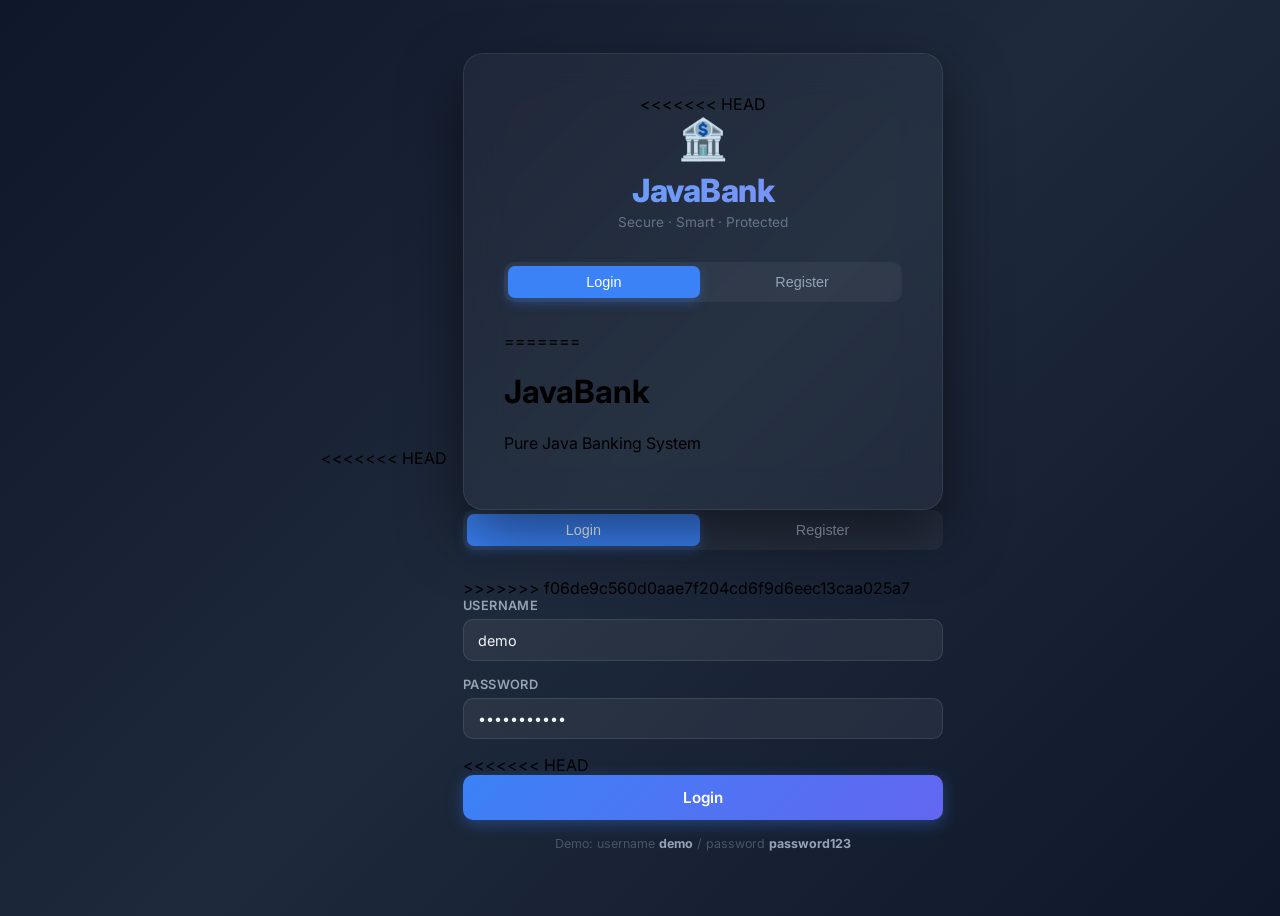
==== commit abb468a4: "Resolved merge conflicts by keeping local version" ====
--- a/frontend/index.html
+++ b/frontend/index.html
@@ -3,6 +3,7 @@
 <head>
   <meta charset="UTF-8">
   <meta name="viewport" content="width=device-width, initial-scale=1.0">
+<<<<<<< HEAD
   <title>JavaBank — Secure Banking</title>
   <meta name="description" content="JavaBank — Secure, modern banking portal with OTP email verification and real-time fraud protection.">
   <link rel="preconnect" href="https://fonts.googleapis.com">
@@ -105,6 +106,14 @@
 
     .demo-hint { text-align: center; margin-top: 1rem; font-size: 0.78rem; color: #475569; }
     .demo-hint strong { color: #94a3b8; }
+=======
+  <title>JavaBank — Login</title>
+  <link rel="stylesheet" href="css/style.css">
+  <style>
+    .tabs { justify-content: center; }
+    .tab-pane { display: none; }
+    .tab-pane.active { display: block; }
+>>>>>>> f06de9c560d0aae7f204cd6f9d6eec13caa025a7
   </style>
 </head>
 <body>
@@ -112,6 +121,7 @@
 <div class="auth-wrap">
   <div class="auth-card">
     <div class="logo">
+<<<<<<< HEAD
       <span class="shield">🏦</span>
       <h1>JavaBank</h1>
       <p>Secure · Smart · Protected</p>
@@ -123,6 +133,18 @@
     </div>
 
     <!-- ═══════════════ LOGIN ═══════════════ -->
+=======
+      <h1>JavaBank</h1>
+      <p>Pure Java Banking System</p>
+    </div>
+
+    <div class="tabs" id="authTabs">
+      <button class="tab active" onclick="switchTab('login')">Login</button>
+      <button class="tab"        onclick="switchTab('register')">Register</button>
+    </div>
+
+    <!-- LOGIN -->
+>>>>>>> f06de9c560d0aae7f204cd6f9d6eec13caa025a7
     <div class="tab-pane active" id="loginPane">
       <div id="loginAlert"></div>
       <div class="form-group">
@@ -133,6 +155,7 @@
         <label>Password</label>
         <input type="password" id="loginPassword" placeholder="Enter password" value="password123">
       </div>
+<<<<<<< HEAD
       <button class="btn btn-primary" id="loginBtn" onclick="doLogin()">Login</button>
       <p class="demo-hint">Demo: username <strong>demo</strong> / password <strong>password123</strong></p>
     </div>
@@ -252,21 +275,93 @@
   }
 
   function showAlert(id, msg, type = 'error') {
+=======
+      <button class="btn btn-primary btn-full" id="loginBtn" onclick="doLogin()">
+        Login
+      </button>
+      <p style="text-align:center; margin-top:12px; font-size:.8rem; color:#6b7280;">
+        Demo: username <strong>demo</strong> / password <strong>password123</strong>
+      </p>
+    </div>
+
+    <!-- REGISTER -->
+    <div class="tab-pane" id="registerPane">
+      <div id="regAlert"></div>
+      <div class="form-row">
+        <div class="form-group">
+          <label>Full Name</label>
+          <input type="text" id="regName" placeholder="Your full name">
+        </div>
+        <div class="form-group">
+          <label>Username</label>
+          <input type="text" id="regUsername" placeholder="Choose username">
+        </div>
+      </div>
+      <div class="form-row">
+        <div class="form-group">
+          <label>Email</label>
+          <input type="email" id="regEmail" placeholder="Email address">
+        </div>
+        <div class="form-group">
+          <label>Phone</label>
+          <input type="tel" id="regPhone" placeholder="Phone number">
+        </div>
+      </div>
+      <div class="form-row">
+        <div class="form-group">
+          <label>Password</label>
+          <input type="password" id="regPassword" placeholder="Password">
+        </div>
+        <div class="form-group">
+          <label>Confirm</label>
+          <input type="password" id="regConfirm" placeholder="Confirm password">
+        </div>
+      </div>
+      <button class="btn btn-primary btn-full" id="regBtn" onclick="doRegister()">
+        Create Account
+      </button>
+    </div>
+  </div>
+</div>
+
+<script src="js/config.js"></script>
+<script>
+  // Redirect if already logged in
+  if (Auth.isLoggedIn()) window.location.href = redirect || "pages/dashboard.html";
+
+  function switchTab(tab) {
+    document.querySelectorAll(".tab").forEach((t, i) =>
+      t.classList.toggle("active", (i === 0) === (tab === "login")));
+    document.getElementById("loginPane").classList.toggle("active", tab === "login");
+    document.getElementById("registerPane").classList.toggle("active", tab === "register");
+  }
+
+  function showAlert(id, msg, type = "error") {
+>>>>>>> f06de9c560d0aae7f204cd6f9d6eec13caa025a7
     document.getElementById(id).innerHTML =
       `<div class="alert alert-${type}">${msg}</div>`;
   }
 
+<<<<<<< HEAD
   // ─── Login ───────────────────────────────────────────────
   async function doLogin() {
     const btn = document.getElementById('loginBtn');
     const username = document.getElementById('loginUsername').value.trim();
     const password = document.getElementById('loginPassword').value;
     if (!username || !password) { showAlert('loginAlert', 'Fill all fields'); return; }
+=======
+  async function doLogin() {
+    const btn = document.getElementById("loginBtn");
+    const username = document.getElementById("loginUsername").value.trim();
+    const password = document.getElementById("loginPassword").value;
+    if (!username || !password) { showAlert("loginAlert", "Fill all fields"); return; }
+>>>>>>> f06de9c560d0aae7f204cd6f9d6eec13caa025a7
 
     btn.disabled = true;
     btn.innerHTML = '<span class="loader"></span> Logging in...';
 
     try {
+<<<<<<< HEAD
       const data = await API.call('/auth/login', 'POST', { username, password });
       Auth.setAuth(data.token, { userId: data.userId, username: data.username, fullName: data.fullName, email: data.email });
       window.location.href = '/pages/dashboard.html';
@@ -516,6 +611,55 @@
   document.addEventListener('keydown', e => {
     if (e.key === 'Enter') {
       if (document.getElementById('loginPane').classList.contains('active')) doLogin();
+=======
+      const data = await API.call("/auth/login", "POST", { username, password });
+      Auth.setAuth(data.token, { userId: data.userId, username: data.username, fullName: data.fullName });
+      const params = new URLSearchParams(window.location.search);
+      const redirect = params.get("redirect");
+      window.location.href = redirect || "pages/dashboard.html";
+    } catch (e) {
+      showAlert("loginAlert", e.message);
+      btn.disabled = false;
+      btn.innerHTML = "Login";
+    }
+  }
+
+  async function doRegister() {
+    const btn = document.getElementById("regBtn");
+    const fullName = document.getElementById("regName").value.trim();
+    const username = document.getElementById("regUsername").value.trim();
+    const email    = document.getElementById("regEmail").value.trim();
+    const phone    = document.getElementById("regPhone").value.trim();
+    const password = document.getElementById("regPassword").value;
+    const confirm  = document.getElementById("regConfirm").value;
+
+    if (!fullName || !username || !email || !password) {
+      showAlert("regAlert", "All fields are required"); return;
+    }
+    if (password !== confirm) {
+      showAlert("regAlert", "Passwords do not match"); return;
+    }
+
+    btn.disabled = true;
+    btn.innerHTML = '<span class="loader"></span> Creating...';
+
+    try {
+      const data = await API.call("/auth/register", "POST", { fullName, username, email, phone, password });
+      Auth.setAuth(data.token, { userId: data.userId, username: data.username, fullName: data.fullName });
+      window.location.href = "pages/dashboard.html";
+    } catch (e) {
+      showAlert("regAlert", e.message);
+      btn.disabled = false;
+      btn.innerHTML = "Create Account";
+    }
+  }
+
+  // Allow Enter key on login
+  document.addEventListener("keydown", e => {
+    if (e.key === "Enter") {
+      const pane = document.getElementById("loginPane");
+      if (pane.classList.contains("active")) doLogin();
+>>>>>>> f06de9c560d0aae7f204cd6f9d6eec13caa025a7
     }
   });
 </script>
--- a/frontend/css/style.css
+++ b/frontend/css/style.css
@@ -0,0 +1,418 @@
+/* ============================================================
+   Java Banking System — Global Styles
+   ============================================================ */
+
+:root {
+    --primary:    #1a56db;
+    --primary-d:  #1e429f;
+    --success:    #0e9f6e;
+    --danger:     #e02424;
+    --warning:    #ff8c00;
+    --dark:       #111827;
+    --gray:       #6b7280;
+    --light:      #f9fafb;
+    --border:     #e5e7eb;
+    --card-bg:    #ffffff;
+    --sidebar-w:  240px;
+}
+
+* { box-sizing: border-box; margin: 0; padding: 0; }
+
+body {
+    font-family: 'Segoe UI', system-ui, sans-serif;
+    background: #f3f4f6;
+    color: var(--dark);
+    min-height: 100vh;
+}
+
+/* ---- Auth pages ---- */
+.auth-wrap {
+    min-height: 100vh;
+    display: flex;
+    align-items: center;
+    justify-content: center;
+    background: linear-gradient(135deg, #1a56db 0%, #1e429f 100%);
+}
+
+.auth-card {
+    background: white;
+    border-radius: 16px;
+    padding: 40px;
+    width: 100%;
+    max-width: 440px;
+    box-shadow: 0 20px 60px rgba(0,0,0,0.15);
+}
+
+.auth-card .logo {
+    text-align: center;
+    margin-bottom: 28px;
+}
+
+.auth-card .logo h1 { font-size: 1.6rem; color: var(--primary); }
+.auth-card .logo p  { color: var(--gray); font-size: .9rem; margin-top: 4px; }
+
+/* ---- App layout ---- */
+.app-layout {
+    display: flex;
+    min-height: 100vh;
+}
+
+.sidebar {
+    width: var(--sidebar-w);
+    background: var(--dark);
+    color: white;
+    display: flex;
+    flex-direction: column;
+    position: fixed;
+    top: 0; left: 0; bottom: 0;
+    z-index: 100;
+}
+
+.sidebar-brand {
+    padding: 20px 18px 16px;
+    border-bottom: 1px solid rgba(255,255,255,0.1);
+}
+
+.sidebar-brand h2 { font-size: 1.1rem; color: white; }
+.sidebar-brand span { font-size: .75rem; color: #9ca3af; }
+
+.sidebar-nav { flex: 1; padding: 12px 0; }
+
+.nav-item {
+    display: flex;
+    align-items: center;
+    gap: 10px;
+    padding: 12px 18px;
+    color: #9ca3af;
+    text-decoration: none;
+    font-size: .9rem;
+    transition: all .2s;
+    cursor: pointer;
+    border: none;
+    background: none;
+    width: 100%;
+    text-align: left;
+}
+
+.nav-item:hover, .nav-item.active {
+    background: rgba(255,255,255,0.08);
+    color: white;
+}
+
+.nav-item .icon { font-size: 1.1rem; width: 20px; }
+
+.sidebar-footer {
+    padding: 16px 18px;
+    border-top: 1px solid rgba(255,255,255,0.1);
+}
+
+.user-info { font-size: .8rem; color: #9ca3af; margin-bottom: 8px; }
+.user-info strong { color: white; display: block; }
+
+.main-content {
+    margin-left: var(--sidebar-w);
+    flex: 1;
+    padding: 28px;
+    min-height: 100vh;
+}
+
+/* ---- Page header ---- */
+.page-header {
+    margin-bottom: 24px;
+}
+
+.page-header h1 { font-size: 1.6rem; font-weight: 700; }
+.page-header p  { color: var(--gray); margin-top: 4px; }
+
+/* ---- Cards ---- */
+.card {
+    background: var(--card-bg);
+    border-radius: 12px;
+    padding: 24px;
+    box-shadow: 0 1px 3px rgba(0,0,0,0.08);
+    border: 1px solid var(--border);
+}
+
+.card-title {
+    font-size: 1rem;
+    font-weight: 600;
+    margin-bottom: 16px;
+    color: var(--dark);
+    display: flex;
+    align-items: center;
+    gap: 8px;
+}
+
+/* ---- Stats grid ---- */
+.stats-grid {
+    display: grid;
+    grid-template-columns: repeat(auto-fit, minmax(180px, 1fr));
+    gap: 16px;
+    margin-bottom: 24px;
+}
+
+.stat-card {
+    background: white;
+    border-radius: 12px;
+    padding: 20px;
+    border: 1px solid var(--border);
+    box-shadow: 0 1px 3px rgba(0,0,0,0.06);
+}
+
+.stat-card .label { font-size: .78rem; color: var(--gray); text-transform: uppercase; letter-spacing: .05em; }
+.stat-card .value { font-size: 1.5rem; font-weight: 700; margin-top: 6px; }
+.stat-card .sub   { font-size: .78rem; color: var(--gray); margin-top: 4px; }
+.stat-card.blue   .value { color: var(--primary); }
+.stat-card.green  .value { color: var(--success); }
+.stat-card.red    .value { color: var(--danger); }
+.stat-card.orange .value { color: var(--warning); }
+
+/* ---- Account cards ---- */
+.accounts-grid {
+    display: grid;
+    grid-template-columns: repeat(auto-fill, minmax(280px, 1fr));
+    gap: 16px;
+    margin-bottom: 24px;
+}
+
+.account-card {
+    background: linear-gradient(135deg, #1a56db, #1e429f);
+    color: white;
+    border-radius: 16px;
+    padding: 24px;
+    position: relative;
+    overflow: hidden;
+    cursor: pointer;
+    transition: transform .2s, box-shadow .2s;
+}
+
+.account-card.current {
+    background: linear-gradient(135deg, #374151, #1f2937);
+}
+
+.account-card:hover {
+    transform: translateY(-3px);
+    box-shadow: 0 12px 30px rgba(0,0,0,0.15);
+}
+
+.account-card .acc-type  { font-size: .75rem; opacity: .8; text-transform: uppercase; letter-spacing: .1em; }
+.account-card .acc-num   { font-size: .85rem; opacity: .7; margin-top: 16px; letter-spacing: .15em; }
+.account-card .acc-bal   { font-size: 1.8rem; font-weight: 700; margin-top: 6px; }
+.account-card .acc-sub   { font-size: .78rem; opacity: .7; margin-top: 4px; }
+.account-card::after {
+    content: '';
+    position: absolute;
+    right: -30px; top: -30px;
+    width: 120px; height: 120px;
+    border-radius: 50%;
+    background: rgba(255,255,255,0.07);
+}
+
+/* ---- Forms ---- */
+.form-group { margin-bottom: 16px; }
+
+.form-group label {
+    display: block;
+    font-size: .85rem;
+    font-weight: 500;
+    margin-bottom: 6px;
+    color: var(--dark);
+}
+
+.form-group input,
+.form-group select {
+    width: 100%;
+    padding: 10px 14px;
+    border: 1px solid var(--border);
+    border-radius: 8px;
+    font-size: .9rem;
+    outline: none;
+    transition: border-color .2s;
+    background: white;
+}
+
+.form-group input:focus,
+.form-group select:focus {
+    border-color: var(--primary);
+    box-shadow: 0 0 0 3px rgba(26,86,219,0.1);
+}
+
+.form-row { display: grid; grid-template-columns: 1fr 1fr; gap: 12px; }
+
+/* ---- Buttons ---- */
+.btn {
+    display: inline-flex;
+    align-items: center;
+    justify-content: center;
+    gap: 6px;
+    padding: 10px 20px;
+    border-radius: 8px;
+    font-size: .9rem;
+    font-weight: 500;
+    border: none;
+    cursor: pointer;
+    transition: all .2s;
+}
+
+.btn-primary { background: var(--primary); color: white; }
+.btn-primary:hover { background: var(--primary-d); }
+.btn-success { background: var(--success); color: white; }
+.btn-success:hover { filter: brightness(0.9); }
+.btn-danger  { background: var(--danger);  color: white; }
+.btn-danger:hover  { filter: brightness(0.9); }
+.btn-outline { background: white; color: var(--primary); border: 1px solid var(--primary); }
+.btn-outline:hover { background: var(--primary); color: white; }
+.btn-sm { padding: 6px 12px; font-size: .8rem; }
+.btn-full { width: 100%; }
+.btn:disabled { opacity: 0.6; cursor: not-allowed; }
+
+/* ---- Table ---- */
+.table-wrap { overflow-x: auto; }
+
+table {
+    width: 100%;
+    border-collapse: collapse;
+    font-size: .875rem;
+}
+
+th {
+    text-align: left;
+    padding: 10px 14px;
+    font-size: .75rem;
+    font-weight: 600;
+    text-transform: uppercase;
+    letter-spacing: .05em;
+    color: var(--gray);
+    border-bottom: 2px solid var(--border);
+    background: #f9fafb;
+}
+
+td {
+    padding: 12px 14px;
+    border-bottom: 1px solid var(--border);
+    vertical-align: middle;
+}
+
+tr:hover td { background: #f9fafb; }
+
+/* ---- Badges ---- */
+.badge {
+    display: inline-flex;
+    align-items: center;
+    gap: 4px;
+    padding: 3px 10px;
+    border-radius: 20px;
+    font-size: .75rem;
+    font-weight: 600;
+}
+
+.badge-green  { background: #d1fae5; color: #065f46; }
+.badge-red    { background: #fee2e2; color: #991b1b; }
+.badge-yellow { background: #fef3c7; color: #92400e; }
+.badge-blue   { background: #dbeafe; color: #1e40af; }
+.badge-gray   { background: #f3f4f6; color: #374151; }
+
+/* ---- Alert ---- */
+.alert {
+    padding: 12px 16px;
+    border-radius: 8px;
+    font-size: .875rem;
+    margin-bottom: 16px;
+    display: flex;
+    align-items: center;
+    gap: 8px;
+}
+
+.alert-error   { background: #fee2e2; color: #991b1b; border: 1px solid #fca5a5; }
+.alert-success { background: #d1fae5; color: #065f46; border: 1px solid #6ee7b7; }
+.alert-warning { background: #fef3c7; color: #92400e; border: 1px solid #fcd34d; }
+
+/* ---- Modal ---- */
+.modal-overlay {
+    position: fixed; inset: 0;
+    background: rgba(0,0,0,0.5);
+    display: flex; align-items: center; justify-content: center;
+    z-index: 999;
+    display: none;
+}
+
+.modal-overlay.open { display: flex; }
+
+.modal {
+    background: white;
+    border-radius: 16px;
+    padding: 28px;
+    width: 90%;
+    max-width: 420px;
+    box-shadow: 0 20px 60px rgba(0,0,0,0.2);
+}
+
+.modal-title {
+    font-size: 1.1rem;
+    font-weight: 700;
+    margin-bottom: 20px;
+    display: flex;
+    justify-content: space-between;
+    align-items: center;
+}
+
+.modal-close {
+    background: none; border: none; font-size: 1.3rem;
+    cursor: pointer; color: var(--gray);
+}
+
+/* ---- Tabs ---- */
+.tabs { display: flex; border-bottom: 2px solid var(--border); margin-bottom: 20px; gap: 0; }
+
+.tab {
+    padding: 10px 20px;
+    font-size: .9rem;
+    font-weight: 500;
+    color: var(--gray);
+    cursor: pointer;
+    border: none;
+    background: none;
+    border-bottom: 2px solid transparent;
+    margin-bottom: -2px;
+}
+
+.tab.active { color: var(--primary); border-bottom-color: var(--primary); }
+
+/* ---- Fraud severity colors ---- */
+.sev-LOW      { color: #6b7280; }
+.sev-MEDIUM   { color: #d97706; }
+.sev-HIGH     { color: #dc2626; }
+.sev-CRITICAL { color: #7c3aed; font-weight: 700; }
+
+/* ---- Loader ---- */
+.loader {
+    display: inline-block;
+    width: 18px; height: 18px;
+    border: 2px solid rgba(255,255,255,0.4);
+    border-top-color: white;
+    border-radius: 50%;
+    animation: spin .6s linear infinite;
+}
+
+@keyframes spin { to { transform: rotate(360deg); } }
+
+/* ---- Amount colors ---- */
+.amount-credit { color: var(--success); font-weight: 600; }
+.amount-debit  { color: var(--danger);  font-weight: 600; }
+
+/* ---- Responsive ---- */
+@media (max-width: 768px) {
+    .sidebar { transform: translateX(-100%); }
+    .main-content { margin-left: 0; padding: 16px; }
+    .form-row { grid-template-columns: 1fr; }
+    .stats-grid { grid-template-columns: 1fr 1fr; }
+}
+
+.empty-state {
+    text-align: center;
+    padding: 48px 24px;
+    color: var(--gray);
+}
+
+.empty-state .icon { font-size: 3rem; margin-bottom: 12px; }
+.empty-state p { font-size: .9rem; }
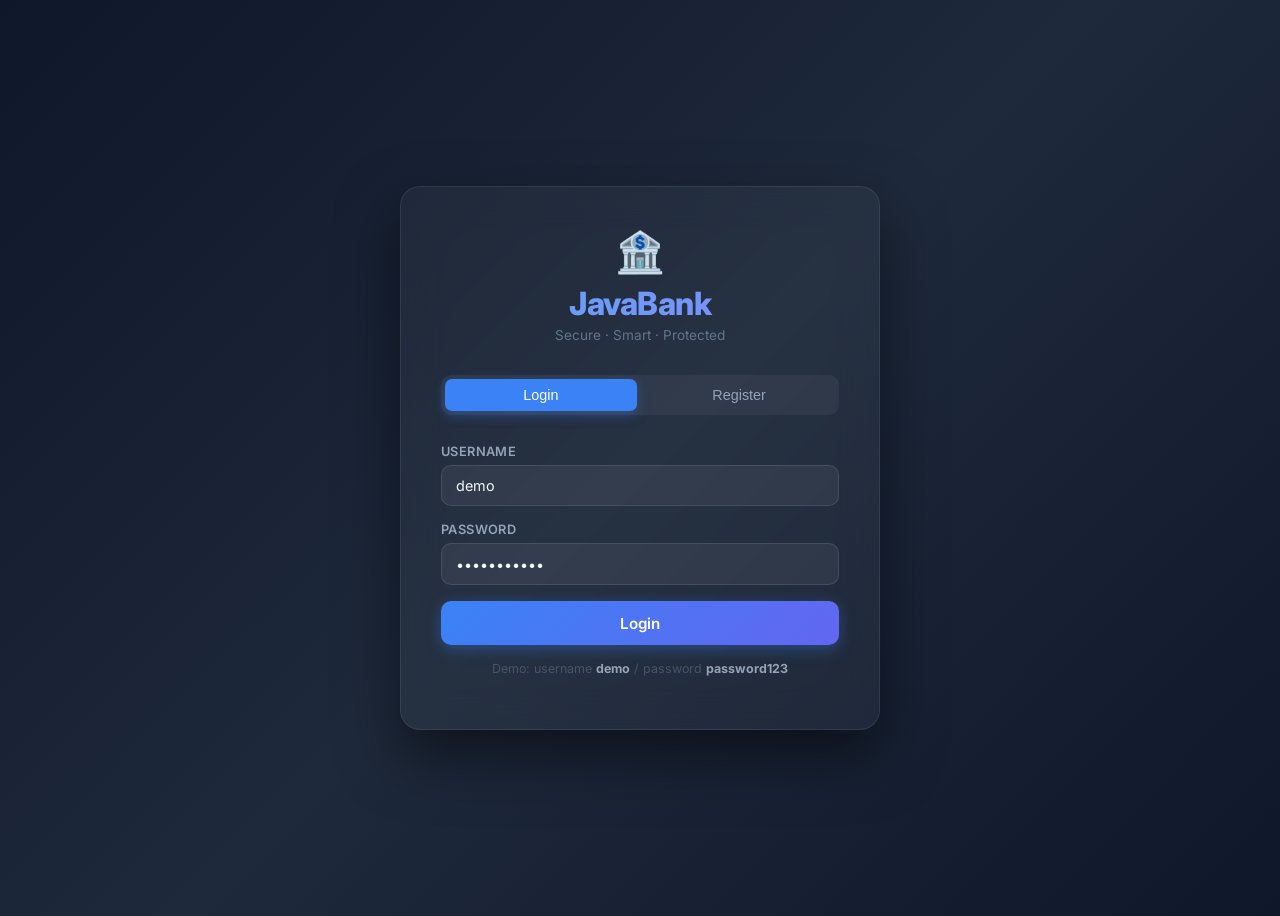
==== commit 52501acc: "Fix all merge conflict corruptions in source files" ====
--- a/frontend/index.html
+++ b/frontend/index.html
@@ -3,7 +3,6 @@
 <head>
   <meta charset="UTF-8">
   <meta name="viewport" content="width=device-width, initial-scale=1.0">
-<<<<<<< HEAD
   <title>JavaBank — Secure Banking</title>
   <meta name="description" content="JavaBank — Secure, modern banking portal with OTP email verification and real-time fraud protection.">
   <link rel="preconnect" href="https://fonts.googleapis.com">
@@ -106,14 +105,6 @@
 
     .demo-hint { text-align: center; margin-top: 1rem; font-size: 0.78rem; color: #475569; }
     .demo-hint strong { color: #94a3b8; }
-=======
-  <title>JavaBank — Login</title>
-  <link rel="stylesheet" href="css/style.css">
-  <style>
-    .tabs { justify-content: center; }
-    .tab-pane { display: none; }
-    .tab-pane.active { display: block; }
->>>>>>> f06de9c560d0aae7f204cd6f9d6eec13caa025a7
   </style>
 </head>
 <body>
@@ -121,7 +112,6 @@
 <div class="auth-wrap">
   <div class="auth-card">
     <div class="logo">
-<<<<<<< HEAD
       <span class="shield">🏦</span>
       <h1>JavaBank</h1>
       <p>Secure · Smart · Protected</p>
@@ -133,18 +123,6 @@
     </div>
 
     <!-- ═══════════════ LOGIN ═══════════════ -->
-=======
-      <h1>JavaBank</h1>
-      <p>Pure Java Banking System</p>
-    </div>
-
-    <div class="tabs" id="authTabs">
-      <button class="tab active" onclick="switchTab('login')">Login</button>
-      <button class="tab"        onclick="switchTab('register')">Register</button>
-    </div>
-
-    <!-- LOGIN -->
->>>>>>> f06de9c560d0aae7f204cd6f9d6eec13caa025a7
     <div class="tab-pane active" id="loginPane">
       <div id="loginAlert"></div>
       <div class="form-group">
@@ -155,7 +133,6 @@
         <label>Password</label>
         <input type="password" id="loginPassword" placeholder="Enter password" value="password123">
       </div>
-<<<<<<< HEAD
       <button class="btn btn-primary" id="loginBtn" onclick="doLogin()">Login</button>
       <p class="demo-hint">Demo: username <strong>demo</strong> / password <strong>password123</strong></p>
     </div>
@@ -275,93 +252,21 @@
   }
 
   function showAlert(id, msg, type = 'error') {
-=======
-      <button class="btn btn-primary btn-full" id="loginBtn" onclick="doLogin()">
-        Login
-      </button>
-      <p style="text-align:center; margin-top:12px; font-size:.8rem; color:#6b7280;">
-        Demo: username <strong>demo</strong> / password <strong>password123</strong>
-      </p>
-    </div>
-
-    <!-- REGISTER -->
-    <div class="tab-pane" id="registerPane">
-      <div id="regAlert"></div>
-      <div class="form-row">
-        <div class="form-group">
-          <label>Full Name</label>
-          <input type="text" id="regName" placeholder="Your full name">
-        </div>
-        <div class="form-group">
-          <label>Username</label>
-          <input type="text" id="regUsername" placeholder="Choose username">
-        </div>
-      </div>
-      <div class="form-row">
-        <div class="form-group">
-          <label>Email</label>
-          <input type="email" id="regEmail" placeholder="Email address">
-        </div>
-        <div class="form-group">
-          <label>Phone</label>
-          <input type="tel" id="regPhone" placeholder="Phone number">
-        </div>
-      </div>
-      <div class="form-row">
-        <div class="form-group">
-          <label>Password</label>
-          <input type="password" id="regPassword" placeholder="Password">
-        </div>
-        <div class="form-group">
-          <label>Confirm</label>
-          <input type="password" id="regConfirm" placeholder="Confirm password">
-        </div>
-      </div>
-      <button class="btn btn-primary btn-full" id="regBtn" onclick="doRegister()">
-        Create Account
-      </button>
-    </div>
-  </div>
-</div>
-
-<script src="js/config.js"></script>
-<script>
-  // Redirect if already logged in
-  if (Auth.isLoggedIn()) window.location.href = redirect || "pages/dashboard.html";
-
-  function switchTab(tab) {
-    document.querySelectorAll(".tab").forEach((t, i) =>
-      t.classList.toggle("active", (i === 0) === (tab === "login")));
-    document.getElementById("loginPane").classList.toggle("active", tab === "login");
-    document.getElementById("registerPane").classList.toggle("active", tab === "register");
-  }
-
-  function showAlert(id, msg, type = "error") {
->>>>>>> f06de9c560d0aae7f204cd6f9d6eec13caa025a7
     document.getElementById(id).innerHTML =
       `<div class="alert alert-${type}">${msg}</div>`;
   }
 
-<<<<<<< HEAD
   // ─── Login ───────────────────────────────────────────────
   async function doLogin() {
     const btn = document.getElementById('loginBtn');
     const username = document.getElementById('loginUsername').value.trim();
     const password = document.getElementById('loginPassword').value;
     if (!username || !password) { showAlert('loginAlert', 'Fill all fields'); return; }
-=======
-  async function doLogin() {
-    const btn = document.getElementById("loginBtn");
-    const username = document.getElementById("loginUsername").value.trim();
-    const password = document.getElementById("loginPassword").value;
-    if (!username || !password) { showAlert("loginAlert", "Fill all fields"); return; }
->>>>>>> f06de9c560d0aae7f204cd6f9d6eec13caa025a7
 
     btn.disabled = true;
     btn.innerHTML = '<span class="loader"></span> Logging in...';
 
     try {
-<<<<<<< HEAD
       const data = await API.call('/auth/login', 'POST', { username, password });
       Auth.setAuth(data.token, { userId: data.userId, username: data.username, fullName: data.fullName, email: data.email });
       window.location.href = '/pages/dashboard.html';
@@ -611,55 +516,6 @@
   document.addEventListener('keydown', e => {
     if (e.key === 'Enter') {
       if (document.getElementById('loginPane').classList.contains('active')) doLogin();
-=======
-      const data = await API.call("/auth/login", "POST", { username, password });
-      Auth.setAuth(data.token, { userId: data.userId, username: data.username, fullName: data.fullName });
-      const params = new URLSearchParams(window.location.search);
-      const redirect = params.get("redirect");
-      window.location.href = redirect || "pages/dashboard.html";
-    } catch (e) {
-      showAlert("loginAlert", e.message);
-      btn.disabled = false;
-      btn.innerHTML = "Login";
-    }
-  }
-
-  async function doRegister() {
-    const btn = document.getElementById("regBtn");
-    const fullName = document.getElementById("regName").value.trim();
-    const username = document.getElementById("regUsername").value.trim();
-    const email    = document.getElementById("regEmail").value.trim();
-    const phone    = document.getElementById("regPhone").value.trim();
-    const password = document.getElementById("regPassword").value;
-    const confirm  = document.getElementById("regConfirm").value;
-
-    if (!fullName || !username || !email || !password) {
-      showAlert("regAlert", "All fields are required"); return;
-    }
-    if (password !== confirm) {
-      showAlert("regAlert", "Passwords do not match"); return;
-    }
-
-    btn.disabled = true;
-    btn.innerHTML = '<span class="loader"></span> Creating...';
-
-    try {
-      const data = await API.call("/auth/register", "POST", { fullName, username, email, phone, password });
-      Auth.setAuth(data.token, { userId: data.userId, username: data.username, fullName: data.fullName });
-      window.location.href = "pages/dashboard.html";
-    } catch (e) {
-      showAlert("regAlert", e.message);
-      btn.disabled = false;
-      btn.innerHTML = "Create Account";
-    }
-  }
-
-  // Allow Enter key on login
-  document.addEventListener("keydown", e => {
-    if (e.key === "Enter") {
-      const pane = document.getElementById("loginPane");
-      if (pane.classList.contains("active")) doLogin();
->>>>>>> f06de9c560d0aae7f204cd6f9d6eec13caa025a7
     }
   });
 </script>
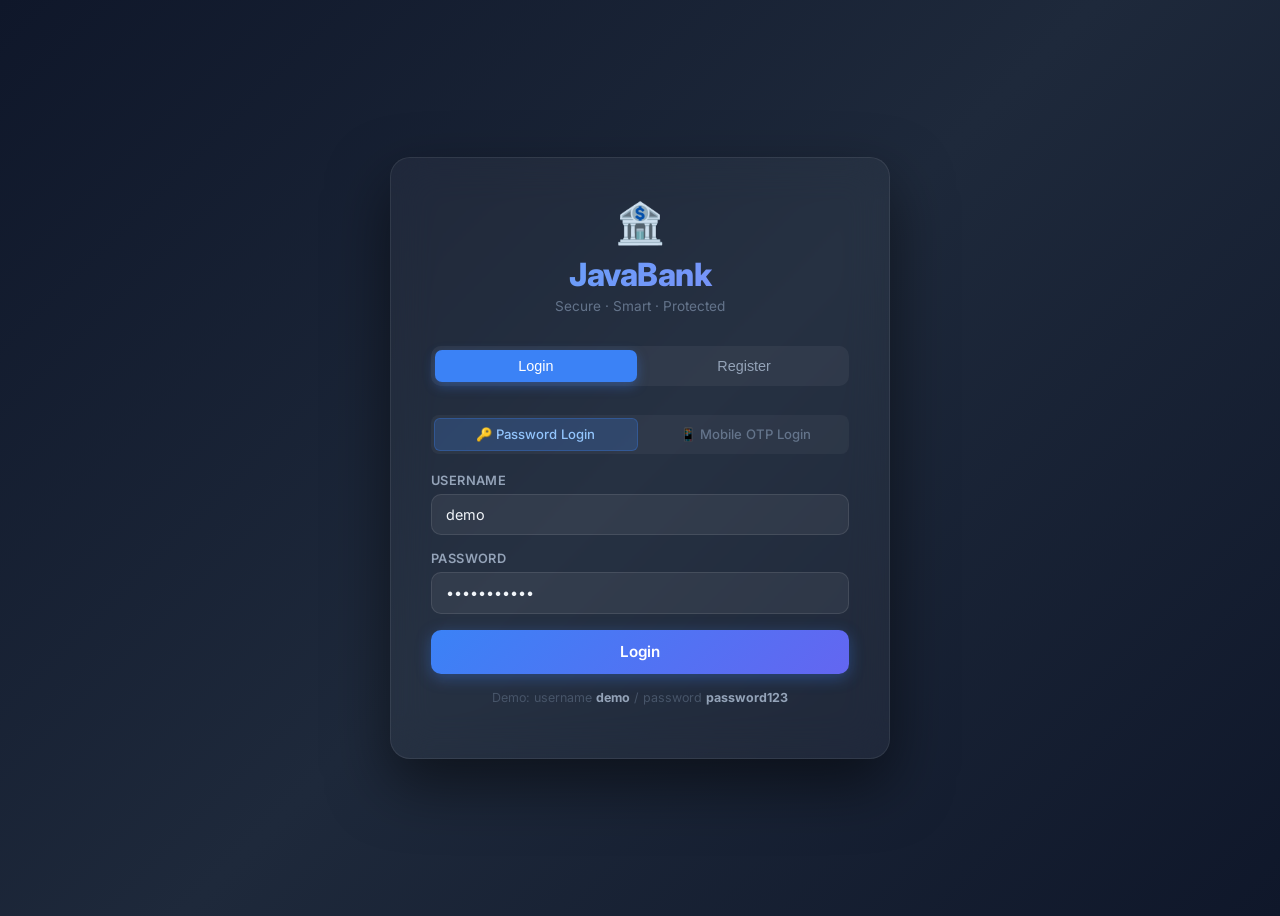
==== commit 564b6aff: "feat: phone OTP registration, mobile login, profile edit, account deletion, duplicate checks" ====
--- a/frontend/index.html
+++ b/frontend/index.html
@@ -4,16 +4,15 @@
   <meta charset="UTF-8">
   <meta name="viewport" content="width=device-width, initial-scale=1.0">
   <title>JavaBank — Secure Banking</title>
-  <meta name="description" content="JavaBank — Secure, modern banking portal with OTP email verification and real-time fraud protection.">
+  <meta name="description" content="JavaBank — Secure, modern banking portal with OTP email and phone verification and real-time fraud protection.">
   <link rel="preconnect" href="https://fonts.googleapis.com">
   <link rel="preconnect" href="https://fonts.gstatic.com" crossorigin>
   <link href="https://fonts.googleapis.com/css2?family=Inter:wght@300;400;500;600;700;800&display=swap" rel="stylesheet">
   <link rel="stylesheet" href="/css/style.css">
   <style>
-    /* ─── Auth Page Overrides ─────────────────────────────── */
     body { background: linear-gradient(135deg, #0f172a 0%, #1e293b 50%, #0f172a 100%); min-height: 100vh; display: flex; align-items: center; justify-content: center; font-family: 'Inter', sans-serif; }
 
-    .auth-wrap { width: 100%; max-width: 480px; padding: 1rem; }
+    .auth-wrap { width: 100%; max-width: 500px; padding: 1rem; }
 
     .auth-card {
       background: rgba(255,255,255,0.04);
@@ -53,6 +52,8 @@
     .form-group input.success { border-color: #22c55e; }
     .field-error { font-size: 0.75rem; color: #f87171; margin-top: 4px; display: none; }
     .field-error.show { display: block; }
+    .field-ok { font-size: 0.75rem; color: #4ade80; margin-top: 4px; display: none; }
+    .field-ok.show { display: block; }
 
     .form-row { display: grid; grid-template-columns: 1fr 1fr; gap: 0.75rem; }
 
@@ -85,8 +86,8 @@
     .otp-digit.filled { border-color: #6366f1; }
     .otp-timer { font-size: 0.8rem; color: #64748b; }
     .otp-timer span { color: #f59e0b; font-weight: 600; }
-    .otp-email-show { font-size: 0.85rem; color: #94a3b8; margin-bottom: 0.5rem; }
-    .otp-email-show strong { color: #60a5fa; }
+    .otp-show { font-size: 0.85rem; color: #94a3b8; margin-bottom: 0.5rem; }
+    .otp-show strong { color: #60a5fa; }
 
     /* Password strength */
     .pwd-strength { margin-top: 6px; height: 3px; border-radius: 2px; background: rgba(255,255,255,0.1); overflow: hidden; }
@@ -105,6 +106,11 @@
 
     .demo-hint { text-align: center; margin-top: 1rem; font-size: 0.78rem; color: #475569; }
     .demo-hint strong { color: #94a3b8; }
+
+    /* Login method toggle */
+    .login-method-toggle { display: flex; gap: 0.4rem; margin-bottom: 1.2rem; background: rgba(255,255,255,0.04); border-radius: 8px; padding: 3px; }
+    .method-btn { flex: 1; padding: 0.45rem 0.5rem; border: none; background: transparent; color: #64748b; border-radius: 6px; font-size: 0.82rem; font-weight: 500; cursor: pointer; transition: all 0.2s; font-family: 'Inter', sans-serif; }
+    .method-btn.active { background: rgba(59,130,246,0.2); color: #93c5fd; border: 1px solid rgba(59,130,246,0.3); }
   </style>
 </head>
 <body>
@@ -125,21 +131,59 @@
     <!-- ═══════════════ LOGIN ═══════════════ -->
     <div class="tab-pane active" id="loginPane">
       <div id="loginAlert"></div>
-      <div class="form-group">
-        <label>Username</label>
-        <input type="text" id="loginUsername" placeholder="Enter username" value="demo">
+
+      <!-- Login method toggle -->
+      <div class="login-method-toggle">
+        <button class="method-btn active" id="methodPwd" onclick="switchLoginMethod('password')">🔑 Password Login</button>
+        <button class="method-btn" id="methodOtp" onclick="switchLoginMethod('otp')">📱 Mobile OTP Login</button>
       </div>
-      <div class="form-group">
-        <label>Password</label>
-        <input type="password" id="loginPassword" placeholder="Enter password" value="password123">
+
+      <!-- Password login -->
+      <div id="loginPasswordForm">
+        <div class="form-group">
+          <label>Username</label>
+          <input type="text" id="loginUsername" placeholder="Enter username" value="demo">
+        </div>
+        <div class="form-group">
+          <label>Password</label>
+          <input type="password" id="loginPassword" placeholder="Enter password" value="password123">
+        </div>
+        <button class="btn btn-primary" id="loginBtn" onclick="doLogin()">Login</button>
+        <p class="demo-hint">Demo: username <strong>demo</strong> / password <strong>password123</strong></p>
       </div>
-      <button class="btn btn-primary" id="loginBtn" onclick="doLogin()">Login</button>
-      <p class="demo-hint">Demo: username <strong>demo</strong> / password <strong>password123</strong></p>
+
+      <!-- Mobile OTP login -->
+      <div id="loginOtpForm" style="display:none;">
+        <div id="loginOtpStep1">
+          <div class="form-group">
+            <label>Mobile Number (10-digit)</label>
+            <input type="tel" id="loginPhone" placeholder="9876543210" maxlength="10">
+          </div>
+          <button class="btn btn-primary" id="sendLoginOtpBtn" onclick="sendLoginOTP()">Send OTP to Mobile →</button>
+        </div>
+        <div id="loginOtpStep2" style="display:none;">
+          <div class="otp-section">
+            <div class="otp-show">OTP sent to <strong id="loginPhoneShow"></strong></div>
+            <p style="color:#94a3b8; font-size:0.85rem; margin:0 0 1rem;">Enter the 6-digit OTP from your SMS.</p>
+            <div class="otp-row">
+              <input class="otp-digit" id="ld1" maxlength="1" type="text" inputmode="numeric" oninput="otpInput(this,null,'ld2')" onkeydown="otpKeydown(this,null)">
+              <input class="otp-digit" id="ld2" maxlength="1" type="text" inputmode="numeric" oninput="otpInput(this,'ld1','ld3')" onkeydown="otpKeydown(this,'ld1')">
+              <input class="otp-digit" id="ld3" maxlength="1" type="text" inputmode="numeric" oninput="otpInput(this,'ld2','ld4')" onkeydown="otpKeydown(this,'ld2')">
+              <input class="otp-digit" id="ld4" maxlength="1" type="text" inputmode="numeric" oninput="otpInput(this,'ld3','ld5')" onkeydown="otpKeydown(this,'ld3')">
+              <input class="otp-digit" id="ld5" maxlength="1" type="text" inputmode="numeric" oninput="otpInput(this,'ld4','ld6')" onkeydown="otpKeydown(this,'ld4')">
+              <input class="otp-digit" id="ld6" maxlength="1" type="text" inputmode="numeric" oninput="otpInput(this,'ld5',null)" onkeydown="otpKeydown(this,'ld5')">
+            </div>
+            <div class="otp-timer">OTP expires in <span id="loginOtpCountdown">10:00</span></div>
+            <button class="btn btn-primary" id="verifyLoginOtpBtn" onclick="verifyLoginOTP()" style="margin-top:1rem;">Verify & Login</button>
+            <button class="btn btn-outline" onclick="loginOtpStep1()">← Change Number</button>
+          </div>
+        </div>
+      </div>
     </div>
 
-    <!-- ═══════════════ REGISTER (3-step flow) ═══════════════ -->
+    <!-- ═══════════════ REGISTER (4-step flow) ═══════════════ -->
     <div class="tab-pane" id="registerPane">
-      <!-- Step indicator -->
+      <!-- Step indicator (4 steps) -->
       <div class="steps" id="regSteps">
         <div class="step">
           <div class="step-dot active" id="dot1">1</div>
@@ -148,12 +192,17 @@
         <div class="step-line" id="line1"></div>
         <div class="step">
           <div class="step-dot" id="dot2">2</div>
-          <div class="step-label" id="lbl2">Verify Email</div>
+          <div class="step-label" id="lbl2">Email OTP</div>
         </div>
         <div class="step-line" id="line2"></div>
         <div class="step">
           <div class="step-dot" id="dot3">3</div>
-          <div class="step-label" id="lbl3">Done</div>
+          <div class="step-label" id="lbl3">Phone OTP</div>
+        </div>
+        <div class="step-line" id="line3"></div>
+        <div class="step">
+          <div class="step-dot" id="dot4">4</div>
+          <div class="step-label" id="lbl4">Done</div>
         </div>
       </div>
 
@@ -171,6 +220,7 @@
             <label>Username</label>
             <input type="text" id="regUsername" placeholder="Choose username" oninput="validateUsernameField()">
             <div class="field-error" id="usernameErr"></div>
+            <div class="field-ok" id="usernameOk">✓ Available</div>
           </div>
         </div>
         <div class="form-row">
@@ -178,11 +228,13 @@
             <label>Email</label>
             <input type="email" id="regEmail" placeholder="your@email.com" oninput="validateEmailField()">
             <div class="field-error" id="emailErr"></div>
+            <div class="field-ok" id="emailOk">✓ Available</div>
           </div>
           <div class="form-group">
-            <label>Phone (10-digit)</label>
+            <label>Phone (10-digit) *</label>
             <input type="tel" id="regPhone" placeholder="9876543210" oninput="validatePhoneField()">
             <div class="field-error" id="phoneErr"></div>
+            <div class="field-ok" id="phoneOk">✓ Available</div>
           </div>
         </div>
         <div class="form-row">
@@ -204,29 +256,51 @@
       <!-- STEP 2: Email OTP verification -->
       <div id="regStep2" style="display:none;">
         <div class="otp-section">
-          <div class="otp-email-show">OTP sent to <strong id="otpEmailShow"></strong></div>
+          <div class="otp-show">OTP sent to <strong id="otpEmailShow"></strong></div>
           <p style="color:#94a3b8; font-size:0.85rem; margin:0 0 1rem;">
             Enter the 6-digit OTP from your email / server console.
           </p>
           <div class="otp-row">
-            <input class="otp-digit" id="d1" maxlength="1" type="text" inputmode="numeric" oninput="otpInput(this,null,'d2')">
-            <input class="otp-digit" id="d2" maxlength="1" type="text" inputmode="numeric" oninput="otpInput(this,'d1','d3')">
-            <input class="otp-digit" id="d3" maxlength="1" type="text" inputmode="numeric" oninput="otpInput(this,'d2','d4')">
-            <input class="otp-digit" id="d4" maxlength="1" type="text" inputmode="numeric" oninput="otpInput(this,'d3','d5')">
-            <input class="otp-digit" id="d5" maxlength="1" type="text" inputmode="numeric" oninput="otpInput(this,'d4','d6')">
-            <input class="otp-digit" id="d6" maxlength="1" type="text" inputmode="numeric" oninput="otpInput(this,'d5',null)">
+            <input class="otp-digit" id="d1" maxlength="1" type="text" inputmode="numeric" oninput="otpInput(this,null,'d2')" onkeydown="otpKeydown(this,null)">
+            <input class="otp-digit" id="d2" maxlength="1" type="text" inputmode="numeric" oninput="otpInput(this,'d1','d3')" onkeydown="otpKeydown(this,'d1')">
+            <input class="otp-digit" id="d3" maxlength="1" type="text" inputmode="numeric" oninput="otpInput(this,'d2','d4')" onkeydown="otpKeydown(this,'d2')">
+            <input class="otp-digit" id="d4" maxlength="1" type="text" inputmode="numeric" oninput="otpInput(this,'d3','d5')" onkeydown="otpKeydown(this,'d3')">
+            <input class="otp-digit" id="d5" maxlength="1" type="text" inputmode="numeric" oninput="otpInput(this,'d4','d6')" onkeydown="otpKeydown(this,'d4')">
+            <input class="otp-digit" id="d6" maxlength="1" type="text" inputmode="numeric" oninput="otpInput(this,'d5',null)" onkeydown="otpKeydown(this,'d5')">
           </div>
           <div class="otp-timer">OTP expires in <span id="otpCountdown">10:00</span></div>
-          <button class="btn btn-primary" id="verifyOtpBtn" onclick="verifyOTP()" style="margin-top:1rem;">Verify OTP</button>
-          <button class="btn btn-outline" id="resendOtpBtn" onclick="resendOTP()" disabled>Resend OTP</button>
+          <button class="btn btn-primary" id="verifyOtpBtn" onclick="verifyEmailOTP()" style="margin-top:1rem;">Verify Email OTP</button>
+          <button class="btn btn-outline" id="resendOtpBtn" onclick="resendEmailOTP()" disabled>Resend OTP</button>
           <button class="btn btn-outline" onclick="goBackToStep1()" style="margin-top:0.5rem;">← Back</button>
         </div>
       </div>
 
-      <!-- STEP 3: Creating account spinner -->
-      <div id="regStep3" style="display:none; text-align:center; padding:1rem 0;">
+      <!-- STEP 3: Phone OTP verification -->
+      <div id="regStep3" style="display:none;">
+        <div class="otp-section">
+          <div style="font-size:1.8rem; margin-bottom:0.5rem;">📱</div>
+          <div class="otp-show">OTP sent to <strong id="otpPhoneShow"></strong></div>
+          <p style="color:#94a3b8; font-size:0.85rem; margin:0 0 1rem;">
+            Enter the 6-digit OTP sent to your mobile number.
+          </p>
+          <div class="otp-row">
+            <input class="otp-digit" id="p1" maxlength="1" type="text" inputmode="numeric" oninput="otpInput(this,null,'p2')" onkeydown="otpKeydown(this,null)">
+            <input class="otp-digit" id="p2" maxlength="1" type="text" inputmode="numeric" oninput="otpInput(this,'p1','p3')" onkeydown="otpKeydown(this,'p1')">
+            <input class="otp-digit" id="p3" maxlength="1" type="text" inputmode="numeric" oninput="otpInput(this,'p2','p4')" onkeydown="otpKeydown(this,'p2')">
+            <input class="otp-digit" id="p4" maxlength="1" type="text" inputmode="numeric" oninput="otpInput(this,'p3','p5')" onkeydown="otpKeydown(this,'p3')">
+            <input class="otp-digit" id="p5" maxlength="1" type="text" inputmode="numeric" oninput="otpInput(this,'p4','p6')" onkeydown="otpKeydown(this,'p4')">
+            <input class="otp-digit" id="p6" maxlength="1" type="text" inputmode="numeric" oninput="otpInput(this,'p5',null)" onkeydown="otpKeydown(this,'p5')">
+          </div>
+          <div class="otp-timer">OTP expires in <span id="phoneOtpCountdown">10:00</span></div>
+          <button class="btn btn-primary" id="verifyPhoneOtpBtn" onclick="verifyPhoneOTP()" style="margin-top:1rem;">Verify Phone OTP</button>
+          <button class="btn btn-outline" id="resendPhoneOtpBtn" onclick="resendPhoneOTP()" disabled>Resend OTP</button>
+        </div>
+      </div>
+
+      <!-- STEP 4: Creating account -->
+      <div id="regStep4" style="display:none; text-align:center; padding:1rem 0;">
         <div style="font-size:3rem; margin-bottom:1rem;">✅</div>
-        <h3 style="color:#86efac; margin:0 0 0.5rem;">Email Verified!</h3>
+        <h3 style="color:#86efac; margin:0 0 0.5rem;">All Verified!</h3>
         <p style="color:#94a3b8; font-size:0.9rem;">Creating your account...</p>
         <div class="loader" style="display:inline-block; margin-top:1rem;"></div>
       </div>
@@ -240,8 +314,17 @@
   // Redirect if already logged in
   if (Auth.isLoggedIn()) window.location.href = '/pages/dashboard.html';
 
-  let otpTimerInterval = null;
-  let otpSecondsLeft = 600; // 10 minutes
+  let otpTimerInterval    = null;
+  let phoneOtpTimer       = null;
+  let loginOtpTimer       = null;
+  let otpSecondsLeft      = 600;
+  let phoneOtpSecondsLeft = 600;
+  let loginOtpSecondsLeft = 600;
+
+  // Debounce timers for availability checks
+  let usernameDebounce = null;
+  let emailDebounce    = null;
+  let phoneDebounce    = null;
 
   // ─── Tab Switch ──────────────────────────────────────────
   function switchTab(tab) {
@@ -251,12 +334,22 @@
     document.getElementById('registerPane').classList.toggle('active', tab === 'register');
   }
 
+  // ─── Login method toggle ─────────────────────────────────
+  function switchLoginMethod(method) {
+    const isPwd = method === 'password';
+    document.getElementById('methodPwd').classList.toggle('active', isPwd);
+    document.getElementById('methodOtp').classList.toggle('active', !isPwd);
+    document.getElementById('loginPasswordForm').style.display = isPwd ? 'block' : 'none';
+    document.getElementById('loginOtpForm').style.display     = isPwd ? 'none'  : 'block';
+    document.getElementById('loginAlert').innerHTML = '';
+  }
+
   function showAlert(id, msg, type = 'error') {
     document.getElementById(id).innerHTML =
       `<div class="alert alert-${type}">${msg}</div>`;
   }
 
-  // ─── Login ───────────────────────────────────────────────
+  // ─── Password Login ───────────────────────────────────────
   async function doLogin() {
     const btn = document.getElementById('loginBtn');
     const username = document.getElementById('loginUsername').value.trim();
@@ -277,17 +370,90 @@
     }
   }
 
-  // ─── Real-time Validation ────────────────────────────────
-  function setFieldError(fieldId, errId, error) {
+  // ─── Mobile OTP Login ─────────────────────────────────────
+  async function sendLoginOTP() {
+    const phone = document.getElementById('loginPhone').value.trim().replace(/[\s-]/g, '');
+    if (!phone || !/^[6-9][0-9]{9}$/.test(phone)) {
+      showAlert('loginAlert', 'Enter a valid 10-digit Indian mobile number'); return;
+    }
+
+    const btn = document.getElementById('sendLoginOtpBtn');
+    btn.disabled = true;
+    btn.innerHTML = '<span class="loader"></span> Sending OTP...';
+
+    try {
+      await API.call('/auth/login-phone-otp', 'POST', { phone });
+      document.getElementById('loginPhoneShow').textContent = '+91 ' + phone;
+      document.getElementById('loginOtpStep1').style.display = 'none';
+      document.getElementById('loginOtpStep2').style.display = 'block';
+      startTimer('loginOtpCountdown', () => loginOtpTimer = null, v => loginOtpSecondsLeft = v, () => loginOtpSecondsLeft, loginOtpTimer, t => loginOtpTimer = t);
+      showAlert('loginAlert', '✅ OTP sent to your mobile!', 'success');
+    } catch (e) {
+      showAlert('loginAlert', e.message);
+      btn.disabled = false;
+      btn.innerHTML = 'Send OTP to Mobile →';
+    }
+  }
+
+  function loginOtpStep1() {
+    document.getElementById('loginOtpStep1').style.display = 'block';
+    document.getElementById('loginOtpStep2').style.display = 'none';
+    clearInterval(loginOtpTimer);
+    ['ld1','ld2','ld3','ld4','ld5','ld6'].forEach(id => {
+      const el = document.getElementById(id);
+      el.value = ''; el.classList.remove('filled');
+    });
+    document.getElementById('sendLoginOtpBtn').disabled = false;
+    document.getElementById('sendLoginOtpBtn').innerHTML = 'Send OTP to Mobile →';
+    document.getElementById('loginAlert').innerHTML = '';
+  }
+
+  async function verifyLoginOTP() {
+    const otp   = ['ld1','ld2','ld3','ld4','ld5','ld6'].map(id => document.getElementById(id).value).join('');
+    const phone = document.getElementById('loginPhone').value.trim().replace(/[\s-]/g, '');
+    if (otp.length !== 6) { showAlert('loginAlert', 'Enter all 6 digits.'); return; }
+
+    const btn = document.getElementById('verifyLoginOtpBtn');
+    btn.disabled = true;
+    btn.innerHTML = '<span class="loader"></span> Verifying...';
+
+    try {
+      const data = await API.call('/auth/verify-phone-login', 'POST', { phone, otp });
+      Auth.setAuth(data.token, { userId: data.userId, username: data.username, fullName: data.fullName, email: data.email });
+      window.location.href = '/pages/dashboard.html';
+    } catch (e) {
+      showAlert('loginAlert', '❌ ' + e.message);
+      btn.disabled = false;
+      btn.innerHTML = 'Verify & Login';
+    }
+  }
+
+  // ─── Real-time Validation + Availability check ───────────
+  function setFieldError(fieldId, errId, error, okId) {
     const input = document.getElementById(fieldId);
     const err   = document.getElementById(errId);
+    const ok    = okId ? document.getElementById(okId) : null;
     if (error) {
       input.classList.add('error'); input.classList.remove('success');
       err.textContent = error; err.classList.add('show');
+      if (ok) ok.classList.remove('show');
     } else {
       input.classList.remove('error'); input.classList.add('success');
       err.classList.remove('show');
-    }
+      if (ok) ok.classList.add('show');
+    }
+  }
+
+  async function checkAvailability(type, value, fieldId, errId, okId) {
+    if (!value) return;
+    try {
+      const data = await API.call('/auth/check-availability', 'POST', { type, value });
+      if (!data.available) {
+        setFieldError(fieldId, errId, `This ${type} is already registered`, okId);
+      } else {
+        setFieldError(fieldId, errId, null, okId);
+      }
+    } catch(e) { /* silent — don't block on network error */ }
   }
 
   function validateNameField() {
@@ -309,7 +475,12 @@
     if (!val) err = 'Username is required';
     else if (val.length < 4 || val.length > 30) err = 'Must be 4–30 characters';
     else if (!/^[a-zA-Z0-9_]+$/.test(val)) err = 'Only letters, numbers, underscores';
-    setFieldError('regUsername', 'usernameErr', err);
+    setFieldError('regUsername', 'usernameErr', err, 'usernameOk');
+    if (!err && val.length >= 4) {
+      document.getElementById('usernameOk').classList.remove('show');
+      clearTimeout(usernameDebounce);
+      usernameDebounce = setTimeout(() => checkAvailability('username', val, 'regUsername', 'usernameErr', 'usernameOk'), 600);
+    }
   }
 
   function validateEmailField() {
@@ -317,14 +488,25 @@
     let err = null;
     if (!val) err = 'Email is required';
     else if (!/^[a-zA-Z0-9._%+\-]+@[a-zA-Z0-9.\-]+\.[a-zA-Z]{2,}$/.test(val)) err = 'Enter a valid email address';
-    setFieldError('regEmail', 'emailErr', err);
+    setFieldError('regEmail', 'emailErr', err, 'emailOk');
+    if (!err) {
+      document.getElementById('emailOk').classList.remove('show');
+      clearTimeout(emailDebounce);
+      emailDebounce = setTimeout(() => checkAvailability('email', val, 'regEmail', 'emailErr', 'emailOk'), 600);
+    }
   }
 
   function validatePhoneField() {
     const val = document.getElementById('regPhone').value.trim().replace(/[\s\-]/g, '');
     let err = null;
-    if (val && !/^[6-9][0-9]{9}$/.test(val)) err = 'Enter a valid 10-digit Indian mobile number';
-    setFieldError('regPhone', 'phoneErr', err);
+    if (!val) err = 'Phone number is required for registration';
+    else if (!/^[6-9][0-9]{9}$/.test(val)) err = 'Enter a valid 10-digit Indian mobile number';
+    setFieldError('regPhone', 'phoneErr', err, 'phoneOk');
+    if (!err) {
+      document.getElementById('phoneOk').classList.remove('show');
+      clearTimeout(phoneDebounce);
+      phoneDebounce = setTimeout(() => checkAvailability('phone', val, 'regPhone', 'phoneErr', 'phoneOk'), 600);
+    }
   }
 
   function updatePasswordStrength() {
@@ -348,9 +530,8 @@
     setFieldError('regPassword', 'passwordErr', err);
   }
 
-  // ─── Step 1 → Step 2 (validate then send OTP) ───────────
+  // ─── Step 1 → Step 2: validate then send Email OTP ───────
   async function goToStep2() {
-    // Trigger all validations
     validateNameField(); validateUsernameField(); validateEmailField();
     validatePhoneField(); updatePasswordStrength();
 
@@ -367,6 +548,9 @@
 
     const email    = document.getElementById('regEmail').value.trim();
     const fullName = document.getElementById('regName').value.trim();
+    const phone    = document.getElementById('regPhone').value.trim().replace(/[\s-]/g, '');
+
+    if (!phone) { showAlert('regAlert', 'Phone number is required.'); return; }
 
     const btn = document.getElementById('regStep1Btn');
     btn.disabled = true;
@@ -397,13 +581,22 @@
     }
   }
 
-  function getOtpValue() {
-    return ['d1','d2','d3','d4','d5','d6'].map(id => document.getElementById(id).value).join('');
-  }
-
-  // ─── Verify OTP ──────────────────────────────────────────
-  async function verifyOTP() {
-    const otp = getOtpValue();
+  function otpKeydown(el, prevId) {
+    if (event.key === 'Backspace' && el.value === '' && prevId) {
+      const prev = document.getElementById(prevId);
+      prev.value = '';
+      prev.classList.remove('filled');
+      prev.focus();
+    }
+  }
+
+  function getOtpValue(ids) {
+    return ids.map(id => document.getElementById(id).value).join('');
+  }
+
+  // ─── Verify Email OTP → go to Step 3 (Phone OTP) ────────
+  async function verifyEmailOTP() {
+    const otp = getOtpValue(['d1','d2','d3','d4','d5','d6']);
     if (otp.length !== 6) { showAlert('regAlert', 'Enter all 6 digits.'); return; }
 
     const email = document.getElementById('regEmail').value.trim();
@@ -413,27 +606,80 @@
 
     try {
       await API.call('/auth/verify-otp', 'POST', { email, otp });
-      // Email verified — now register
       clearInterval(otpTimerInterval);
+      // Email verified! Now send phone OTP
+      await sendPhoneOTPForReg();
+    } catch (e) {
+      showAlert('regAlert', '❌ ' + e.message);
+      btn.disabled = false;
+      btn.innerHTML = 'Verify Email OTP';
+    }
+  }
+
+  async function sendPhoneOTPForReg() {
+    const phone    = document.getElementById('regPhone').value.trim().replace(/[\s-]/g, '');
+    const fullName = document.getElementById('regName').value.trim();
+
+    try {
+      await API.call('/auth/send-phone-otp', 'POST', { phone, userName: fullName });
+      document.getElementById('otpPhoneShow').textContent = '+91 ' + phone;
       showStep(3);
+      startPhoneOtpTimer();
+      showAlert('regAlert', '✅ OTP sent to +91 ' + phone + '! Check your SMS.', 'success');
+    } catch (e) {
+      showAlert('regAlert', '❌ Could not send phone OTP: ' + e.message);
+      // Stay on step 2 result, re-enable button
+    }
+  }
+
+  async function resendPhoneOTP() {
+    const phone    = document.getElementById('regPhone').value.trim().replace(/[\s-]/g, '');
+    const fullName = document.getElementById('regName').value.trim();
+    try {
+      await API.call('/auth/send-phone-otp', 'POST', { phone, userName: fullName });
+      showAlert('regAlert', '✅ New phone OTP sent!', 'success');
+      phoneOtpSecondsLeft = 600;
+      startPhoneOtpTimer();
+      document.getElementById('resendPhoneOtpBtn').disabled = true;
+      ['p1','p2','p3','p4','p5','p6'].forEach(id => {
+        const el = document.getElementById(id); el.value = ''; el.classList.remove('filled');
+      });
+      document.getElementById('p1').focus();
+    } catch (e) { showAlert('regAlert', e.message); }
+  }
+
+  // ─── Verify Phone OTP → go to Step 4 (register) ─────────
+  async function verifyPhoneOTP() {
+    const otp   = getOtpValue(['p1','p2','p3','p4','p5','p6']);
+    if (otp.length !== 6) { showAlert('regAlert', 'Enter all 6 digits.'); return; }
+
+    const phone = document.getElementById('regPhone').value.trim().replace(/[\s-]/g, '');
+    const btn   = document.getElementById('verifyPhoneOtpBtn');
+    btn.disabled = true;
+    btn.innerHTML = '<span class="loader"></span> Verifying...';
+
+    try {
+      await API.call('/auth/verify-phone-otp', 'POST', { phone, otp });
+      clearInterval(phoneOtpTimer);
+      showStep(4);
       await doRegister();
     } catch (e) {
       showAlert('regAlert', '❌ ' + e.message);
       btn.disabled = false;
-      btn.innerHTML = 'Verify OTP';
-    }
-  }
-
-  // ─── Actual registration (after OTP verified) ────────────
+      btn.innerHTML = 'Verify Phone OTP';
+    }
+  }
+
+  // ─── Actual registration (after both OTPs verified) ──────
   async function doRegister() {
     try {
       const data = await API.call('/auth/register', 'POST', {
         fullName:  document.getElementById('regName').value.trim(),
         username:  document.getElementById('regUsername').value.trim(),
         email:     document.getElementById('regEmail').value.trim(),
-        phone:     document.getElementById('regPhone').value.trim(),
+        phone:     document.getElementById('regPhone').value.trim().replace(/[\s-]/g, ''),
         password:  document.getElementById('regPassword').value,
-        otpToken:  'verified'  // tells server we completed OTP
+        otpToken:  'verified'
       });
       Auth.setAuth(data.token, { userId: data.userId, username: data.username, fullName: data.fullName });
       window.location.href = '/pages/dashboard.html';
@@ -443,8 +689,8 @@
     }
   }
 
-  // ─── Resend OTP ──────────────────────────────────────────
-  async function resendOTP() {
+  // ─── Resend Email OTP ────────────────────────────────────
+  async function resendEmailOTP() {
     const email    = document.getElementById('regEmail').value.trim();
     const fullName = document.getElementById('regName').value.trim();
     try {
@@ -453,14 +699,14 @@
       otpSecondsLeft = 600;
       startOtpTimer();
       document.getElementById('resendOtpBtn').disabled = true;
-      ['d1','d2','d3','d4','d5','d6'].forEach(id => { const el = document.getElementById(id); el.value = ''; el.classList.remove('filled'); });
+      ['d1','d2','d3','d4','d5','d6'].forEach(id => {
+        const el = document.getElementById(id); el.value = ''; el.classList.remove('filled');
+      });
       document.getElementById('d1').focus();
-    } catch (e) {
-      showAlert('regAlert', e.message);
-    }
-  }
-
-  // ─── OTP Countdown Timer ─────────────────────────────────
+    } catch (e) { showAlert('regAlert', e.message); }
+  }
+
+  // ─── Timers ───────────────────────────────────────────────
   function startOtpTimer() {
     clearInterval(otpTimerInterval);
     otpSecondsLeft = 600;
@@ -469,25 +715,46 @@
       const m = String(Math.floor(otpSecondsLeft / 60)).padStart(2, '0');
       const s = String(otpSecondsLeft % 60).padStart(2, '0');
       document.getElementById('otpCountdown').textContent = m + ':' + s;
-
-      if (otpSecondsLeft <= 60) {
-        document.getElementById('resendOtpBtn').disabled = false;
-      }
-      if (otpSecondsLeft <= 0) {
-        clearInterval(otpTimerInterval);
-        showAlert('regAlert', '⏰ OTP expired. Please resend.');
-      }
+      if (otpSecondsLeft <= 60) document.getElementById('resendOtpBtn').disabled = false;
+      if (otpSecondsLeft <= 0) { clearInterval(otpTimerInterval); showAlert('regAlert', '⏰ OTP expired. Please resend.'); }
     }, 1000);
+  }
+
+  function startPhoneOtpTimer() {
+    clearInterval(phoneOtpTimer);
+    phoneOtpSecondsLeft = 600;
+    phoneOtpTimer = setInterval(() => {
+      phoneOtpSecondsLeft--;
+      const m = String(Math.floor(phoneOtpSecondsLeft / 60)).padStart(2, '0');
+      const s = String(phoneOtpSecondsLeft % 60).padStart(2, '0');
+      document.getElementById('phoneOtpCountdown').textContent = m + ':' + s;
+      if (phoneOtpSecondsLeft <= 60) document.getElementById('resendPhoneOtpBtn').disabled = false;
+      if (phoneOtpSecondsLeft <= 0) { clearInterval(phoneOtpTimer); showAlert('regAlert', '⏰ Phone OTP expired. Please resend.'); }
+    }, 1000);
+  }
+
+  function startTimer(countdownId, onClear, setSecs, getSecs, timerRef, setTimer) {
+    clearInterval(timerRef);
+    setSecs(600);
+    const interval = setInterval(() => {
+      setSecs(getSecs() - 1);
+      const v = getSecs();
+      const m = String(Math.floor(v / 60)).padStart(2, '0');
+      const s = String(v % 60).padStart(2, '0');
+      const el = document.getElementById(countdownId);
+      if (el) el.textContent = m + ':' + s;
+      if (v <= 0) { clearInterval(interval); onClear(); }
+    }, 1000);
+    setTimer(interval);
   }
 
   // ─── Step navigation ─────────────────────────────────────
   function showStep(n) {
-    document.getElementById('regStep1').style.display = n === 1 ? 'block' : 'none';
-    document.getElementById('regStep2').style.display = n === 2 ? 'block' : 'none';
-    document.getElementById('regStep3').style.display = n === 3 ? 'block' : 'none';
-
-    // Update step dots
-    for (let i = 1; i <= 3; i++) {
+    ['regStep1','regStep2','regStep3','regStep4'].forEach((id, i) => {
+      document.getElementById(id).style.display = (i + 1 === n) ? 'block' : 'none';
+    });
+
+    for (let i = 1; i <= 4; i++) {
       const dot = document.getElementById('dot' + i);
       const lbl = document.getElementById('lbl' + i);
       dot.classList.remove('active','done');
@@ -496,9 +763,8 @@
       else if (i === n) { dot.classList.add('active'); dot.textContent = i; lbl.classList.add('active'); }
       else { dot.textContent = i; }
     }
-    for (let i = 1; i <= 2; i++) {
-      const line = document.getElementById('line' + i);
-      line.classList.toggle('done', i < n);
+    for (let i = 1; i <= 3; i++) {
+      document.getElementById('line' + i).classList.toggle('done', i < n);
     }
 
     document.getElementById('regAlert').innerHTML = '';
@@ -515,9 +781,11 @@
   // ─── Enter key support ───────────────────────────────────
   document.addEventListener('keydown', e => {
     if (e.key === 'Enter') {
-      if (document.getElementById('loginPane').classList.contains('active')) doLogin();
+      if (document.getElementById('loginPane').classList.contains('active')) {
+        if (document.getElementById('loginPasswordForm').style.display !== 'none') doLogin();
+      }
     }
   });
 </script>
 </body>
-</html>
+</html>
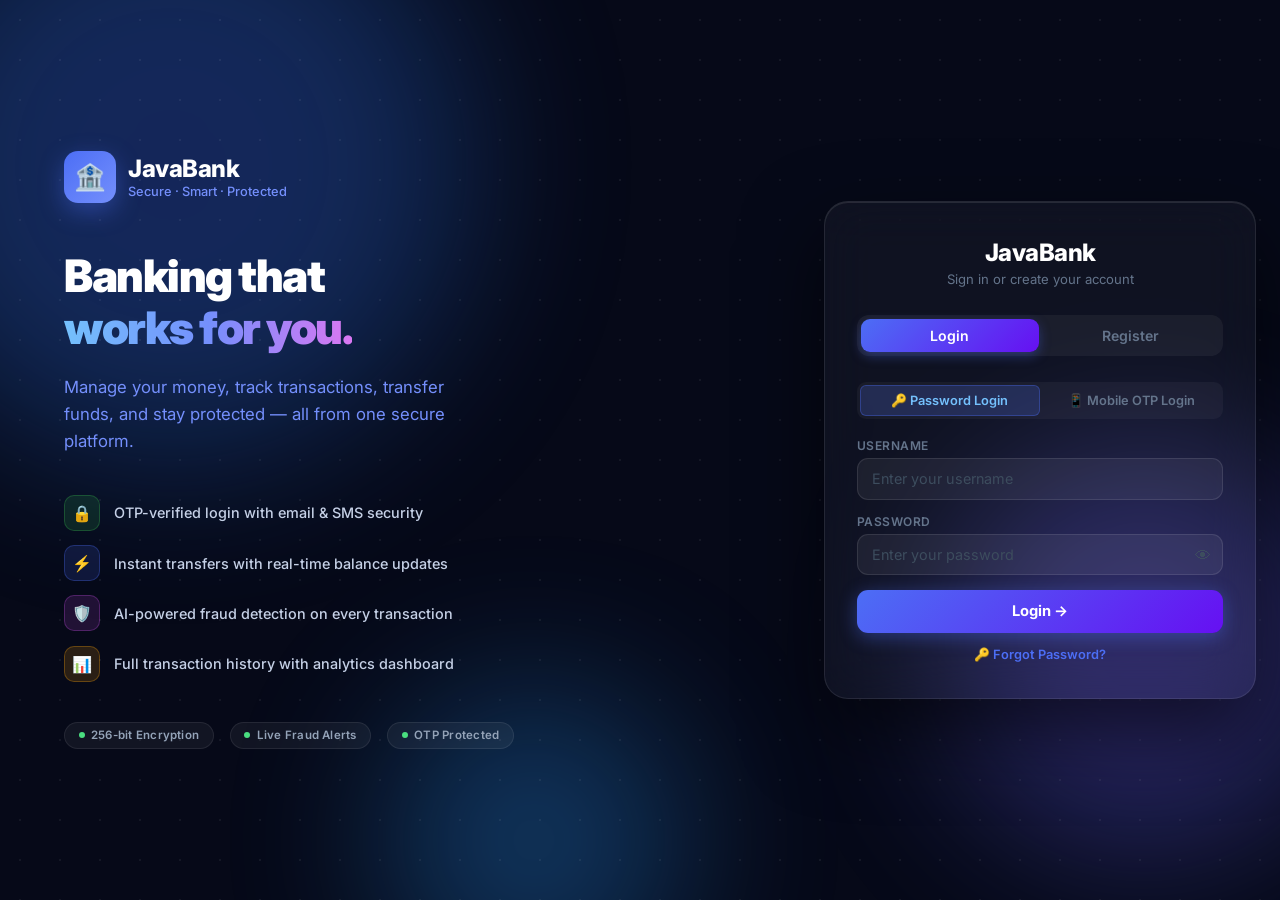
==== commit c22cfc56: "Feature: Real-world 3-step account opening flow (KYC) + 2.5% interest rate + Profile/Auth improvemen" ====
--- a/frontend/index.html
+++ b/frontend/index.html
@@ -4,329 +4,628 @@
   <meta charset="UTF-8">
   <meta name="viewport" content="width=device-width, initial-scale=1.0">
   <title>JavaBank — Secure Banking</title>
-  <meta name="description" content="JavaBank — Secure, modern banking portal with OTP email and phone verification and real-time fraud protection.">
+  <meta name="description" content="JavaBank — Secure, modern banking portal with OTP verification and real-time fraud protection.">
   <link rel="preconnect" href="https://fonts.googleapis.com">
   <link rel="preconnect" href="https://fonts.gstatic.com" crossorigin>
-  <link href="https://fonts.googleapis.com/css2?family=Inter:wght@300;400;500;600;700;800&display=swap" rel="stylesheet">
+  <link href="https://fonts.googleapis.com/css2?family=Inter:wght@300;400;500;600;700;800;900&display=swap" rel="stylesheet">
   <link rel="stylesheet" href="/css/style.css">
   <style>
-    body { background: linear-gradient(135deg, #0f172a 0%, #1e293b 50%, #0f172a 100%); min-height: 100vh; display: flex; align-items: center; justify-content: center; font-family: 'Inter', sans-serif; }
-
-    .auth-wrap { width: 100%; max-width: 500px; padding: 1rem; }
-
+    *, *::before, *::after { box-sizing: border-box; margin: 0; padding: 0; }
+
+    body {
+      font-family: 'Inter', sans-serif;
+      min-height: 100vh;
+      background: #060918;
+      display: flex;
+      overflow: hidden;
+    }
+
+    /* ── Animated background ─────────────────────────── */
+    .bg-canvas {
+      position: fixed; inset: 0; z-index: 0; overflow: hidden; pointer-events: none;
+    }
+    .blob {
+      position: absolute; border-radius: 50%; filter: blur(80px); opacity: 0.35;
+      animation: blobFloat 18s ease-in-out infinite;
+    }
+    .blob1 { width: 600px; height: 600px; background: radial-gradient(circle, #3b5bdb, #1971c2); top: -15%; left: -10%; animation-delay: 0s; }
+    .blob2 { width: 400px; height: 400px; background: radial-gradient(circle, #7048e8, #5c7cfa); top: 50%; right: -5%; animation-delay: -6s; }
+    .blob3 { width: 300px; height: 300px; background: radial-gradient(circle, #1c7ed6, #339af0); bottom: -10%; left: 30%; animation-delay: -12s; }
+
+    @keyframes blobFloat {
+      0%, 100% { transform: translate(0,0) scale(1); }
+      33%       { transform: translate(30px,-40px) scale(1.05); }
+      66%       { transform: translate(-20px,20px) scale(0.97); }
+    }
+
+    /* Grid of subtle dots */
+    .bg-canvas::after {
+      content: '';
+      position: absolute; inset: 0;
+      background-image: radial-gradient(circle, rgba(255,255,255,0.06) 1px, transparent 1px);
+      background-size: 40px 40px;
+    }
+
+    /* ── Layout ──────────────────────────────────────── */
+    .page-layout {
+      position: relative; z-index: 1;
+      display: flex; width: 100%; min-height: 100vh;
+    }
+
+    /* ── Left branding panel ─────────────────────────── */
+    .brand-panel {
+      flex: 1;
+      display: flex;
+      flex-direction: column;
+      justify-content: center;
+      padding: 3rem 4rem;
+      min-width: 0;
+    }
+    @media (max-width: 900px) { .brand-panel { display: none; } }
+
+    .brand-logo { display: flex; align-items: center; gap: 0.75rem; margin-bottom: 3rem; }
+    .brand-logo .icon {
+      width: 52px; height: 52px; background: linear-gradient(135deg, #4c6ef5, #748ffc);
+      border-radius: 14px; display: flex; align-items: center; justify-content: center;
+      font-size: 1.6rem; box-shadow: 0 8px 24px rgba(76,110,245,0.4);
+    }
+    .brand-logo h2 { font-size: 1.5rem; font-weight: 800; color: #fff; letter-spacing: -0.5px; }
+    .brand-logo span { font-size: 0.8rem; color: #748ffc; font-weight: 500; display: block; margin-top: 1px; }
+
+    .brand-headline {
+      font-size: clamp(2rem, 3.5vw, 3.2rem);
+      font-weight: 900;
+      color: #fff;
+      line-height: 1.15;
+      letter-spacing: -1.5px;
+      margin-bottom: 1.25rem;
+    }
+    .brand-headline .accent {
+      background: linear-gradient(90deg, #74c0fc, #748ffc, #da77f2);
+      -webkit-background-clip: text; background-clip: text; -webkit-text-fill-color: transparent;
+    }
+    .brand-sub { color: #748ffc; font-size: 1.05rem; font-weight: 400; line-height: 1.6; margin-bottom: 2.5rem; max-width: 420px; }
+
+    .feature-list { list-style: none; display: flex; flex-direction: column; gap: 0.9rem; }
+    .feature-list li {
+      display: flex; align-items: center; gap: 0.9rem;
+      color: #c5d0e6; font-size: 0.9rem; font-weight: 500;
+    }
+    .feature-list .feat-icon {
+      width: 36px; height: 36px; border-radius: 10px; flex-shrink: 0;
+      display: flex; align-items: center; justify-content: center; font-size: 1rem;
+    }
+    .feat-green  { background: rgba(55,178,77,0.15); border: 1px solid rgba(55,178,77,0.3); }
+    .feat-blue   { background: rgba(76,110,245,0.15); border: 1px solid rgba(76,110,245,0.3); }
+    .feat-purple { background: rgba(190,75,219,0.15); border: 1px solid rgba(190,75,219,0.3); }
+    .feat-amber  { background: rgba(245,158,11,0.15);  border: 1px solid rgba(245,158,11,0.3); }
+
+    .trust-badges {
+      display: flex; gap: 1rem; margin-top: 2.5rem; flex-wrap: wrap;
+    }
+    .trust-badge {
+      display: flex; align-items: center; gap: 0.4rem;
+      background: rgba(255,255,255,0.05); border: 1px solid rgba(255,255,255,0.08);
+      border-radius: 20px; padding: 0.35rem 0.85rem;
+      font-size: 0.72rem; font-weight: 600; color: #94a3b8; letter-spacing: 0.02em;
+    }
+    .trust-badge .dot { width: 6px; height: 6px; border-radius: 50%; background: #4ade80; animation: pulse 2s infinite; }
+    @keyframes pulse { 0%,100%{opacity:1;transform:scale(1)} 50%{opacity:0.6;transform:scale(1.3)} }
+
+    /* ── Right auth panel ────────────────────────────── */
+    .auth-panel {
+      width: 480px;
+      flex-shrink: 0;
+      display: flex;
+      align-items: center;
+      justify-content: center;
+      padding: 1.5rem;
+      position: relative;
+    }
+    @media (max-width: 900px) {
+      .auth-panel { width: 100%; }
+    }
+
+    /* Glass card */
     .auth-card {
+      width: 100%;
+      max-width: 440px;
       background: rgba(255,255,255,0.04);
-      border: 1px solid rgba(255,255,255,0.08);
-      border-radius: 20px;
-      padding: 2.5rem 2.5rem;
-      backdrop-filter: blur(20px);
-      box-shadow: 0 25px 60px rgba(0,0,0,0.5);
-    }
-
-    .logo { text-align: center; margin-bottom: 2rem; }
-    .logo h1 {
-      font-size: 2rem; font-weight: 800; letter-spacing: -0.5px;
-      background: linear-gradient(135deg, #60a5fa, #818cf8);
-      -webkit-background-clip: text; background-clip: text; -webkit-text-fill-color: transparent;
-      margin: 0;
-    }
-    .logo p { color: #64748b; font-size: 0.85rem; margin-top: 4px; }
-    .logo .shield { font-size: 2.5rem; display: block; margin-bottom: 0.5rem; }
-
-    .tabs { display: flex; gap: 0.4rem; background: rgba(255,255,255,0.05); border-radius: 10px; padding: 4px; margin-bottom: 1.8rem; }
-    .tab { flex: 1; padding: 0.5rem; border: none; background: transparent; color: #94a3b8; border-radius: 7px; font-size: 0.9rem; font-weight: 500; cursor: pointer; transition: all 0.2s; }
-    .tab.active { background: #3b82f6; color: white; box-shadow: 0 4px 12px rgba(59,130,246,0.35); }
+      border: 1px solid rgba(255,255,255,0.09);
+      border-radius: 24px;
+      padding: 2.25rem 2rem;
+      backdrop-filter: blur(24px);
+      box-shadow: 0 32px 80px rgba(0,0,0,0.6), inset 0 1px 0 rgba(255,255,255,0.1);
+      animation: cardIn 0.5s cubic-bezier(.22,1,.36,1) both;
+    }
+    @keyframes cardIn {
+      from { opacity:0; transform: translateY(20px) scale(0.98); }
+      to   { opacity:1; transform: translateY(0) scale(1); }
+    }
+
+    /* Card header */
+    .card-header { text-align: center; margin-bottom: 1.75rem; }
+    .card-header .header-icon {
+      width: 56px; height: 56px; background: linear-gradient(135deg, #4c6ef5, #748ffc);
+      border-radius: 16px; display: inline-flex; align-items: center; justify-content: center;
+      font-size: 1.8rem; margin-bottom: 0.75rem;
+      box-shadow: 0 8px 24px rgba(76,110,245,0.4);
+    }
+    @media (min-width: 900px) { .card-header .header-icon { display: none; } }
+    .card-header h1 { font-size: 1.5rem; font-weight: 800; color: #fff; letter-spacing: -0.5px; margin-bottom: 0.25rem; }
+    .card-header p  { font-size: 0.82rem; color: #64748b; }
+
+    /* Tabs */
+    .tabs { display: flex; gap: 3px; background: rgba(255,255,255,0.05); border-radius: 12px; padding: 4px; margin-bottom: 1.6rem; }
+    .tab { flex: 1; padding: 0.5rem; border: none; background: transparent; color: #64748b; border-radius: 9px; font-size: 0.88rem; font-weight: 600; cursor: pointer; transition: all 0.2s; font-family: 'Inter', sans-serif; }
+    .tab.active { background: linear-gradient(135deg, #4c6ef5, #6610f2); color: white; box-shadow: 0 4px 12px rgba(76,110,245,0.35); }
+
     .tab-pane { display: none; }
-    .tab-pane.active { display: block; }
-
-    .form-group { margin-bottom: 1rem; }
-    .form-group label { display: block; font-size: 0.8rem; font-weight: 600; color: #94a3b8; margin-bottom: 6px; letter-spacing: 0.03em; text-transform: uppercase; }
+    .tab-pane.active { display: block; animation: fadeUp 0.25s ease both; }
+    @keyframes fadeUp { from{opacity:0;transform:translateY(6px)} to{opacity:1;transform:translateY(0)} }
+
+    /* Login method toggle */
+    .method-toggle { display: flex; gap: 3px; background: rgba(255,255,255,0.04); border-radius: 9px; padding: 3px; margin-bottom: 1.2rem; }
+    .method-btn { flex: 1; padding: 0.45rem 0.5rem; border: none; background: transparent; color: #64748b; border-radius: 6px; font-size: 0.8rem; font-weight: 600; cursor: pointer; transition: all 0.2s; font-family: 'Inter', sans-serif; }
+    .method-btn.active { background: rgba(76,110,245,0.2); color: #74c0fc; border: 1px solid rgba(76,110,245,0.35); }
+
+    /* Form */
+    .form-group { margin-bottom: 0.9rem; position: relative; }
+    .form-group label { display: block; font-size: 0.75rem; font-weight: 600; color: #64748b; margin-bottom: 5px; text-transform: uppercase; letter-spacing: 0.04em; }
     .form-group input {
-      width: 100%; padding: 0.7rem 0.9rem; background: rgba(255,255,255,0.06);
-      border: 1px solid rgba(255,255,255,0.1); border-radius: 10px;
-      color: #f1f5f9; font-size: 0.9rem; font-family: 'Inter', sans-serif;
-      transition: all 0.2s; box-sizing: border-box;
-    }
-    .form-group input:focus { outline: none; border-color: #3b82f6; background: rgba(59,130,246,0.08); box-shadow: 0 0 0 3px rgba(59,130,246,0.15); }
-    .form-group input.error { border-color: #ef4444; }
-    .form-group input.success { border-color: #22c55e; }
-    .field-error { font-size: 0.75rem; color: #f87171; margin-top: 4px; display: none; }
+      width: 100%; padding: 0.7rem 0.9rem;
+      background: rgba(255,255,255,0.06);
+      border: 1px solid rgba(255,255,255,0.1);
+      border-radius: 11px; color: #f1f5f9; font-size: 0.9rem;
+      font-family: 'Inter', sans-serif; transition: all 0.2s;
+    }
+    .form-group input::placeholder { color: #3d4d5e; }
+    .form-group input:focus { outline: none; border-color: #4c6ef5; background: rgba(76,110,245,0.08); box-shadow: 0 0 0 3px rgba(76,110,245,0.15); }
+    .form-group input.error   { border-color: #f03e3e; }
+    .form-group input.success { border-color: #2f9e44; }
+    .field-error { font-size: 0.73rem; color: #ff6b6b; margin-top: 3px; display: none; }
     .field-error.show { display: block; }
-    .field-ok { font-size: 0.75rem; color: #4ade80; margin-top: 4px; display: none; }
-    .field-ok.show { display: block; }
-
-    .form-row { display: grid; grid-template-columns: 1fr 1fr; gap: 0.75rem; }
-
-    .btn { width: 100%; padding: 0.8rem; border: none; border-radius: 10px; font-size: 0.95rem; font-weight: 600; cursor: pointer; transition: all 0.2s; font-family: 'Inter', sans-serif; }
-    .btn-primary { background: linear-gradient(135deg, #3b82f6, #6366f1); color: white; box-shadow: 0 4px 15px rgba(59,130,246,0.35); }
-    .btn-primary:hover:not(:disabled) { transform: translateY(-1px); box-shadow: 0 6px 20px rgba(59,130,246,0.45); }
-    .btn-primary:disabled { opacity: 0.6; cursor: not-allowed; transform: none; }
-    .btn-outline { background: transparent; color: #60a5fa; border: 1px solid rgba(96,165,250,0.4); margin-top: 0.5rem; }
-    .btn-outline:hover:not(:disabled) { background: rgba(59,130,246,0.08); }
-    .btn-outline:disabled { opacity: 0.5; cursor: not-allowed; }
-
-    .alert { padding: 0.75rem 1rem; border-radius: 10px; font-size: 0.85rem; margin-bottom: 1rem; }
-    .alert-error { background: rgba(239,68,68,0.12); border: 1px solid rgba(239,68,68,0.3); color: #fca5a5; }
-    .alert-success { background: rgba(34,197,94,0.12); border: 1px solid rgba(34,197,94,0.3); color: #86efac; }
-    .alert-info { background: rgba(59,130,246,0.12); border: 1px solid rgba(59,130,246,0.3); color: #93c5fd; }
-
-    .loader { display: inline-block; width: 14px; height: 14px; border: 2px solid rgba(255,255,255,0.3); border-top-color: white; border-radius: 50%; animation: spin 0.7s linear infinite; vertical-align: middle; margin-right: 6px; }
+    .field-ok    { font-size: 0.73rem; color: #51cf66; margin-top: 3px; display: none; }
+    .field-ok.show    { display: block; }
+
+    /* Eye toggle */
+    .pw-eye { position: absolute; right: 0.75rem; bottom: 0.72rem; background: none; border: none; cursor: pointer; color: #3d4d5e; font-size: 1rem; padding: 0; line-height: 1; transition: color 0.2s; }
+    .pw-eye:hover { color: #74c0fc; }
+
+    .form-row { display: grid; grid-template-columns: 1fr 1fr; gap: 0.65rem; }
+
+    /* Buttons */
+    .btn { width: 100%; padding: 0.78rem; border: none; border-radius: 11px; font-size: 0.92rem; font-weight: 700; cursor: pointer; transition: all 0.2s; font-family: 'Inter', sans-serif; }
+    .btn-primary { background: linear-gradient(135deg, #4c6ef5, #6610f2); color: white; box-shadow: 0 4px 18px rgba(76,110,245,0.4); }
+    .btn-primary:hover:not(:disabled) { transform: translateY(-1px); box-shadow: 0 6px 24px rgba(76,110,245,0.5); }
+    .btn-primary:disabled { opacity: 0.55; cursor: not-allowed; transform: none; }
+    .btn-ghost { background: transparent; color: #748ffc; border: 1px solid rgba(116,143,252,0.35); margin-top: 0.5rem; }
+    .btn-ghost:hover:not(:disabled) { background: rgba(76,110,245,0.08); }
+    .btn-ghost:disabled { opacity: 0.45; cursor: not-allowed; }
+
+    /* Forgot password link */
+    .forgot-link {
+      display: block; text-align: center; margin-top: 0.9rem;
+      font-size: 0.8rem; color: #4c6ef5; font-weight: 600; cursor: pointer; border: none; background: none;
+      font-family: 'Inter', sans-serif; text-decoration: none; transition: color 0.2s;
+      width: 100%;
+    }
+    .forgot-link:hover { color: #748ffc; }
+
+    /* Alerts */
+    .alert { padding: 0.7rem 0.9rem; border-radius: 10px; font-size: 0.83rem; margin-bottom: 0.9rem; }
+    .alert-error   { background: rgba(224,36,36,0.1);  border: 1px solid rgba(224,36,36,0.25);  color: #ff8787; }
+    .alert-success { background: rgba(47,158,68,0.1);  border: 1px solid rgba(47,158,68,0.25);  color: #8ce99a; }
+    .alert-info    { background: rgba(76,110,245,0.1); border: 1px solid rgba(76,110,245,0.25); color: #91a7ff; }
+
+    /* Loader */
+    .loader { display: inline-block; width: 13px; height: 13px; border: 2px solid rgba(255,255,255,0.3); border-top-color: white; border-radius: 50%; animation: spin 0.7s linear infinite; vertical-align: middle; margin-right: 5px; }
     @keyframes spin { to { transform: rotate(360deg); } }
 
-    /* OTP input box */
+    /* OTP digits */
     .otp-section { text-align: center; }
     .otp-row { display: flex; gap: 8px; justify-content: center; margin: 1rem 0; }
     .otp-digit {
       width: 46px; height: 52px; text-align: center; font-size: 1.3rem; font-weight: 700;
       background: rgba(255,255,255,0.06); border: 1px solid rgba(255,255,255,0.1);
-      border-radius: 10px; color: #f1f5f9; font-family: 'Inter', sans-serif;
-      transition: all 0.2s;
-    }
-    .otp-digit:focus { outline: none; border-color: #3b82f6; background: rgba(59,130,246,0.1); box-shadow: 0 0 0 3px rgba(59,130,246,0.15); }
-    .otp-digit.filled { border-color: #6366f1; }
-    .otp-timer { font-size: 0.8rem; color: #64748b; }
-    .otp-timer span { color: #f59e0b; font-weight: 600; }
-    .otp-show { font-size: 0.85rem; color: #94a3b8; margin-bottom: 0.5rem; }
-    .otp-show strong { color: #60a5fa; }
+      border-radius: 11px; color: #f1f5f9; font-family: 'Inter', sans-serif; transition: all 0.2s;
+    }
+    .otp-digit:focus { outline: none; border-color: #4c6ef5; background: rgba(76,110,245,0.1); box-shadow: 0 0 0 3px rgba(76,110,245,0.15); }
+    .otp-digit.filled { border-color: #6610f2; }
+    .otp-timer { font-size: 0.78rem; color: #4d5d6e; }
+    .otp-timer span { color: #fcc419; font-weight: 600; }
+    .otp-show { font-size: 0.85rem; color: #748ffc; margin-bottom: 0.5rem; }
+    .otp-show strong { color: #74c0fc; }
 
     /* Password strength */
-    .pwd-strength { margin-top: 6px; height: 3px; border-radius: 2px; background: rgba(255,255,255,0.1); overflow: hidden; }
+    .pwd-strength { margin-top: 5px; height: 3px; border-radius: 2px; background: rgba(255,255,255,0.08); overflow: hidden; }
     .pwd-strength-bar { height: 100%; border-radius: 2px; transition: width 0.3s, background 0.3s; width: 0%; }
 
-    /* Step indicators */
-    .steps { display: flex; align-items: center; justify-content: center; gap: 0; margin-bottom: 1.5rem; }
+    /* Step dots */
+    .steps { display: flex; align-items: center; justify-content: center; gap: 0; margin-bottom: 1.4rem; }
     .step { display: flex; flex-direction: column; align-items: center; gap: 4px; flex: 1; }
-    .step-dot { width: 28px; height: 28px; border-radius: 50%; border: 2px solid rgba(255,255,255,0.15); display: flex; align-items: center; justify-content: center; font-size: 0.75rem; font-weight: 700; color: #64748b; transition: all 0.3s; }
-    .step-dot.active { border-color: #3b82f6; color: #3b82f6; background: rgba(59,130,246,0.1); }
-    .step-dot.done { border-color: #22c55e; color: white; background: #22c55e; }
-    .step-label { font-size: 0.65rem; color: #64748b; text-transform: uppercase; letter-spacing: 0.05em; }
-    .step-label.active { color: #60a5fa; }
-    .step-line { flex: 1; height: 1px; background: rgba(255,255,255,0.1); margin-bottom: 16px; }
-    .step-line.done { background: #22c55e; }
-
-    .demo-hint { text-align: center; margin-top: 1rem; font-size: 0.78rem; color: #475569; }
-    .demo-hint strong { color: #94a3b8; }
-
-    /* Login method toggle */
-    .login-method-toggle { display: flex; gap: 0.4rem; margin-bottom: 1.2rem; background: rgba(255,255,255,0.04); border-radius: 8px; padding: 3px; }
-    .method-btn { flex: 1; padding: 0.45rem 0.5rem; border: none; background: transparent; color: #64748b; border-radius: 6px; font-size: 0.82rem; font-weight: 500; cursor: pointer; transition: all 0.2s; font-family: 'Inter', sans-serif; }
-    .method-btn.active { background: rgba(59,130,246,0.2); color: #93c5fd; border: 1px solid rgba(59,130,246,0.3); }
+    .step-dot { width: 28px; height: 28px; border-radius: 50%; border: 2px solid rgba(255,255,255,0.12); display: flex; align-items: center; justify-content: center; font-size: 0.74rem; font-weight: 700; color: #4d5d6e; transition: all 0.3s; }
+    .step-dot.active { border-color: #4c6ef5; color: #4c6ef5; background: rgba(76,110,245,0.12); }
+    .step-dot.done   { border-color: #2f9e44; color: white; background: #2f9e44; }
+    .step-label      { font-size: 0.63rem; color: #4d5d6e; text-transform: uppercase; letter-spacing: 0.04em; }
+    .step-label.active { color: #748ffc; }
+    .step-line { flex: 1; height: 1px; background: rgba(255,255,255,0.08); margin-bottom: 16px; }
+    .step-line.done { background: #2f9e44; }
+
+    /* ── Forgot password overlay ─────────────────────── */
+    .forgot-panel {
+      display: none; position: fixed; inset: 0; z-index: 50;
+      align-items: center; justify-content: center;
+      background: rgba(0,0,0,0.65); backdrop-filter: blur(6px);
+    }
+    .forgot-panel.show { display: flex; }
+    .forgot-box {
+      background: #0d1627;
+      border: 1px solid rgba(76,110,245,0.25);
+      border-radius: 20px; padding: 2rem 1.75rem;
+      max-width: 400px; width: 90%;
+      box-shadow: 0 24px 60px rgba(0,0,0,0.7);
+      animation: cardIn 0.3s ease both;
+    }
+    .forgot-box h3 { font-size: 1.1rem; font-weight: 800; color: #fff; margin-bottom: 0.3rem; }
+    .forgot-box .sub { font-size: 0.82rem; color: #64748b; margin-bottom: 1.2rem; line-height: 1.5; }
+    .forgot-close {
+      float: right; background: none; border: none; color: #4d5d6e; font-size: 1.3rem;
+      cursor: pointer; margin-top: -4px; transition: color 0.2s; line-height: 1;
+    }
+    .forgot-close:hover { color: #fff; }
+
+    /* Pw requirements */
+    .pw-req-list { list-style: none; padding: 0; margin: 4px 0 0; }
+    .pw-req-list li { font-size: 0.72rem; color: #4d5d6e; margin-bottom: 2px; display: flex; align-items: center; gap: 5px; }
+    .pw-req-list li::before { content: '○'; font-size: 0.58rem; }
+    .pw-req-list li.ok  { color: #51cf66; }
+    .pw-req-list li.ok::before  { content: '●'; }
+    .pw-req-list li.err { color: #ff6b6b; }
+    .pw-req-list li.err::before { content: '●'; }
+
+    .avail-msg { font-size: 0.73rem; margin-top: 3px; }
+    .avail-msg.ok  { color: #51cf66; }
+    .avail-msg.err { color: #ff6b6b; }
   </style>
 </head>
 <body>
 
-<div class="auth-wrap">
-  <div class="auth-card">
-    <div class="logo">
-      <span class="shield">🏦</span>
-      <h1>JavaBank</h1>
-      <p>Secure · Smart · Protected</p>
+<!-- Animated background -->
+<div class="bg-canvas">
+  <div class="blob blob1"></div>
+  <div class="blob blob2"></div>
+  <div class="blob blob3"></div>
+</div>
+
+<div class="page-layout">
+
+  <!-- ── Left branding panel ──────────────────────────── -->
+  <div class="brand-panel">
+    <div class="brand-logo">
+      <div class="icon">🏦</div>
+      <div>
+        <h2>JavaBank</h2>
+        <span>Secure · Smart · Protected</span>
+      </div>
     </div>
 
-    <div class="tabs" id="authTabs">
-      <button class="tab active" onclick="switchTab('login')" id="tabLogin">Login</button>
-      <button class="tab"        onclick="switchTab('register')" id="tabReg">Register</button>
+    <h1 class="brand-headline">
+      Banking that<br>
+      <span class="accent">works for you.</span>
+    </h1>
+    <p class="brand-sub">
+      Manage your money, track transactions, transfer funds, and stay protected — all from one secure platform.
+    </p>
+
+    <ul class="feature-list">
+      <li>
+        <div class="feat-icon feat-green">🔒</div>
+        OTP-verified login with email &amp; SMS security
+      </li>
+      <li>
+        <div class="feat-icon feat-blue">⚡</div>
+        Instant transfers with real-time balance updates
+      </li>
+      <li>
+        <div class="feat-icon feat-purple">🛡️</div>
+        AI-powered fraud detection on every transaction
+      </li>
+      <li>
+        <div class="feat-icon feat-amber">📊</div>
+        Full transaction history with analytics dashboard
+      </li>
+    </ul>
+
+    <div class="trust-badges">
+      <div class="trust-badge"><span class="dot"></span> 256-bit Encryption</div>
+      <div class="trust-badge"><span class="dot"></span> Live Fraud Alerts</div>
+      <div class="trust-badge"><span class="dot"></span> OTP Protected</div>
     </div>
-
-    <!-- ═══════════════ LOGIN ═══════════════ -->
-    <div class="tab-pane active" id="loginPane">
-      <div id="loginAlert"></div>
-
-      <!-- Login method toggle -->
-      <div class="login-method-toggle">
-        <button class="method-btn active" id="methodPwd" onclick="switchLoginMethod('password')">🔑 Password Login</button>
-        <button class="method-btn" id="methodOtp" onclick="switchLoginMethod('otp')">📱 Mobile OTP Login</button>
+  </div>
+
+  <!-- ── Right auth panel ──────────────────────────────── -->
+  <div class="auth-panel">
+    <div class="auth-card">
+
+      <div class="card-header">
+        <div class="header-icon">🏦</div>
+        <h1>JavaBank</h1>
+        <p>Sign in or create your account</p>
       </div>
 
-      <!-- Password login -->
-      <div id="loginPasswordForm">
-        <div class="form-group">
-          <label>Username</label>
-          <input type="text" id="loginUsername" placeholder="Enter username" value="demo">
+      <div class="tabs" id="authTabs">
+        <button class="tab active" onclick="switchTab('login')"    id="tabLogin">Login</button>
+        <button class="tab"        onclick="switchTab('register')" id="tabReg">Register</button>
+      </div>
+
+      <!-- ══════ LOGIN PANE ══════ -->
+      <div class="tab-pane active" id="loginPane">
+        <div id="loginAlert"></div>
+
+        <div class="method-toggle">
+          <button class="method-btn active" id="methodPwd" onclick="switchLoginMethod('password')">🔑 Password Login</button>
+          <button class="method-btn"        id="methodOtp" onclick="switchLoginMethod('otp')">📱 Mobile OTP Login</button>
         </div>
-        <div class="form-group">
-          <label>Password</label>
-          <input type="password" id="loginPassword" placeholder="Enter password" value="password123">
+
+        <!-- Password form -->
+        <div id="loginPasswordForm">
+          <div class="form-group">
+            <label>Username</label>
+            <input type="text" id="loginUsername" placeholder="Enter your username" autocomplete="username">
+          </div>
+          <div class="form-group">
+            <label>Password</label>
+            <input type="password" id="loginPassword" placeholder="Enter your password" autocomplete="current-password">
+            <button type="button" class="pw-eye" onclick="toggleEye('loginPassword',this)">👁</button>
+          </div>
+          <button class="btn btn-primary" id="loginBtn" onclick="doLogin()">Login →</button>
+          <button type="button" class="forgot-link" onclick="openForgot()">🔑 Forgot Password?</button>
         </div>
-        <button class="btn btn-primary" id="loginBtn" onclick="doLogin()">Login</button>
-        <p class="demo-hint">Demo: username <strong>demo</strong> / password <strong>password123</strong></p>
-      </div>
-
-      <!-- Mobile OTP login -->
-      <div id="loginOtpForm" style="display:none;">
-        <div id="loginOtpStep1">
-          <div class="form-group">
-            <label>Mobile Number (10-digit)</label>
-            <input type="tel" id="loginPhone" placeholder="9876543210" maxlength="10">
-          </div>
-          <button class="btn btn-primary" id="sendLoginOtpBtn" onclick="sendLoginOTP()">Send OTP to Mobile →</button>
-        </div>
-        <div id="loginOtpStep2" style="display:none;">
-          <div class="otp-section">
-            <div class="otp-show">OTP sent to <strong id="loginPhoneShow"></strong></div>
-            <p style="color:#94a3b8; font-size:0.85rem; margin:0 0 1rem;">Enter the 6-digit OTP from your SMS.</p>
-            <div class="otp-row">
-              <input class="otp-digit" id="ld1" maxlength="1" type="text" inputmode="numeric" oninput="otpInput(this,null,'ld2')" onkeydown="otpKeydown(this,null)">
-              <input class="otp-digit" id="ld2" maxlength="1" type="text" inputmode="numeric" oninput="otpInput(this,'ld1','ld3')" onkeydown="otpKeydown(this,'ld1')">
-              <input class="otp-digit" id="ld3" maxlength="1" type="text" inputmode="numeric" oninput="otpInput(this,'ld2','ld4')" onkeydown="otpKeydown(this,'ld2')">
-              <input class="otp-digit" id="ld4" maxlength="1" type="text" inputmode="numeric" oninput="otpInput(this,'ld3','ld5')" onkeydown="otpKeydown(this,'ld3')">
-              <input class="otp-digit" id="ld5" maxlength="1" type="text" inputmode="numeric" oninput="otpInput(this,'ld4','ld6')" onkeydown="otpKeydown(this,'ld4')">
-              <input class="otp-digit" id="ld6" maxlength="1" type="text" inputmode="numeric" oninput="otpInput(this,'ld5',null)" onkeydown="otpKeydown(this,'ld5')">
+
+        <!-- Mobile OTP form -->
+        <div id="loginOtpForm" style="display:none;">
+          <div id="loginOtpStep1">
+            <div class="form-group">
+              <label>Mobile Number (10-digit)</label>
+              <input type="tel" id="loginPhone" placeholder="9876543210" maxlength="10">
             </div>
-            <div class="otp-timer">OTP expires in <span id="loginOtpCountdown">10:00</span></div>
-            <button class="btn btn-primary" id="verifyLoginOtpBtn" onclick="verifyLoginOTP()" style="margin-top:1rem;">Verify & Login</button>
-            <button class="btn btn-outline" onclick="loginOtpStep1()">← Change Number</button>
+            <button class="btn btn-primary" id="sendLoginOtpBtn" onclick="sendLoginOTP()">Send OTP to Mobile →</button>
+          </div>
+          <div id="loginOtpStep2" style="display:none;">
+            <div class="otp-section">
+              <div class="otp-show">OTP sent to <strong id="loginPhoneShow"></strong></div>
+              <p style="color:#64748b;font-size:0.83rem;margin:0 0 1rem;">Enter the 6-digit OTP from your SMS.</p>
+              <div class="otp-row">
+                <input class="otp-digit" id="ld1" maxlength="1" type="text" inputmode="numeric" oninput="otpInput(this,null,'ld2')" onkeydown="otpKeydown(this,null)">
+                <input class="otp-digit" id="ld2" maxlength="1" type="text" inputmode="numeric" oninput="otpInput(this,'ld1','ld3')" onkeydown="otpKeydown(this,'ld1')">
+                <input class="otp-digit" id="ld3" maxlength="1" type="text" inputmode="numeric" oninput="otpInput(this,'ld2','ld4')" onkeydown="otpKeydown(this,'ld2')">
+                <input class="otp-digit" id="ld4" maxlength="1" type="text" inputmode="numeric" oninput="otpInput(this,'ld3','ld5')" onkeydown="otpKeydown(this,'ld3')">
+                <input class="otp-digit" id="ld5" maxlength="1" type="text" inputmode="numeric" oninput="otpInput(this,'ld4','ld6')" onkeydown="otpKeydown(this,'ld4')">
+                <input class="otp-digit" id="ld6" maxlength="1" type="text" inputmode="numeric" oninput="otpInput(this,'ld5',null)"  onkeydown="otpKeydown(this,'ld5')">
+              </div>
+              <div class="otp-timer">Expires in <span id="loginOtpCountdown">10:00</span></div>
+              <button class="btn btn-primary" id="verifyLoginOtpBtn" onclick="verifyLoginOTP()" style="margin-top:1rem;">Verify &amp; Login</button>
+              <button class="btn btn-ghost" onclick="loginOtpStep1()">← Change Number</button>
+            </div>
           </div>
         </div>
       </div>
-    </div>
-
-    <!-- ═══════════════ REGISTER (4-step flow) ═══════════════ -->
-    <div class="tab-pane" id="registerPane">
-      <!-- Step indicator (4 steps) -->
-      <div class="steps" id="regSteps">
-        <div class="step">
-          <div class="step-dot active" id="dot1">1</div>
-          <div class="step-label active" id="lbl1">Details</div>
+
+      <!-- ══════ REGISTER PANE ══════ -->
+      <div class="tab-pane" id="registerPane">
+        <div class="steps" id="regSteps">
+          <div class="step">
+            <div class="step-dot active" id="dot1">1</div>
+            <div class="step-label active" id="lbl1">Details</div>
+          </div>
+          <div class="step-line" id="line1"></div>
+          <div class="step">
+            <div class="step-dot" id="dot2">2</div>
+            <div class="step-label" id="lbl2">Email OTP</div>
+          </div>
+          <div class="step-line" id="line2"></div>
+          <div class="step">
+            <div class="step-dot" id="dot3">3</div>
+            <div class="step-label" id="lbl3">Phone OTP</div>
+          </div>
+          <div class="step-line" id="line3"></div>
+          <div class="step">
+            <div class="step-dot" id="dot4">4</div>
+            <div class="step-label" id="lbl4">Done</div>
+          </div>
         </div>
-        <div class="step-line" id="line1"></div>
-        <div class="step">
-          <div class="step-dot" id="dot2">2</div>
-          <div class="step-label" id="lbl2">Email OTP</div>
+
+        <div id="regAlert"></div>
+
+        <!-- Step 1 -->
+        <div id="regStep1">
+          <div class="form-row">
+            <div class="form-group">
+              <label>Full Name</label>
+              <input type="text" id="regName" placeholder="Omkar Bhagat" oninput="validateNameField()">
+              <div class="field-error" id="nameErr"></div>
+            </div>
+            <div class="form-group">
+              <label>Username</label>
+              <input type="text" id="regUsername" placeholder="Choose username" oninput="validateUsernameField()">
+              <div class="field-error" id="usernameErr"></div>
+              <div class="field-ok"    id="usernameOk">✓ Available</div>
+            </div>
+          </div>
+          <div class="form-row">
+            <div class="form-group">
+              <label>Email</label>
+              <input type="email" id="regEmail" placeholder="your@email.com" oninput="validateEmailField()">
+              <div class="field-error" id="emailErr"></div>
+              <div class="field-ok"    id="emailOk">✓ Available</div>
+            </div>
+            <div class="form-group">
+              <label>Phone (10-digit)</label>
+              <input type="tel" id="regPhone" placeholder="9876543210" oninput="validatePhoneField()" maxlength="10">
+              <div class="field-error" id="phoneErr"></div>
+              <div class="field-ok"    id="phoneOk">✓ Available</div>
+            </div>
+          </div>
+          <div class="form-row">
+            <div class="form-group">
+              <label>Password</label>
+              <input type="password" id="regPassword" placeholder="Min 8 chars" oninput="updatePasswordStrength()">
+              <div class="pwd-strength"><div class="pwd-strength-bar" id="pwdBar"></div></div>
+              <div class="field-error" id="passwordErr"></div>
+            </div>
+            <div class="form-group">
+              <label>Confirm Password</label>
+              <input type="password" id="regConfirm" placeholder="Re-enter password">
+              <div class="field-error" id="confirmErr"></div>
+            </div>
+          </div>
+          <button class="btn btn-primary" id="regStep1Btn" onclick="goToStep2()">Send OTP to Email →</button>
         </div>
-        <div class="step-line" id="line2"></div>
-        <div class="step">
-          <div class="step-dot" id="dot3">3</div>
-          <div class="step-label" id="lbl3">Phone OTP</div>
+
+        <!-- Step 2: Email OTP -->
+        <div id="regStep2" style="display:none;">
+          <div class="otp-section">
+            <div class="otp-show">OTP sent to <strong id="otpEmailShow"></strong></div>
+            <p style="color:#64748b;font-size:0.83rem;margin:0 0 1rem;">Enter the 6-digit OTP from your email.</p>
+            <div class="otp-row">
+              <input class="otp-digit" id="d1" maxlength="1" type="text" inputmode="numeric" oninput="otpInput(this,null,'d2')" onkeydown="otpKeydown(this,null)">
+              <input class="otp-digit" id="d2" maxlength="1" type="text" inputmode="numeric" oninput="otpInput(this,'d1','d3')" onkeydown="otpKeydown(this,'d1')">
+              <input class="otp-digit" id="d3" maxlength="1" type="text" inputmode="numeric" oninput="otpInput(this,'d2','d4')" onkeydown="otpKeydown(this,'d2')">
+              <input class="otp-digit" id="d4" maxlength="1" type="text" inputmode="numeric" oninput="otpInput(this,'d3','d5')" onkeydown="otpKeydown(this,'d3')">
+              <input class="otp-digit" id="d5" maxlength="1" type="text" inputmode="numeric" oninput="otpInput(this,'d4','d6')" onkeydown="otpKeydown(this,'d4')">
+              <input class="otp-digit" id="d6" maxlength="1" type="text" inputmode="numeric" oninput="otpInput(this,'d5',null)"  onkeydown="otpKeydown(this,'d5')">
+            </div>
+            <div class="otp-timer">Expires in <span id="otpCountdown">10:00</span></div>
+            <button class="btn btn-primary" id="verifyOtpBtn" onclick="verifyEmailOTP()" style="margin-top:1rem;">Verify Email OTP</button>
+            <button class="btn btn-ghost" id="resendOtpBtn" onclick="resendEmailOTP()" disabled>Resend OTP</button>
+            <button class="btn btn-ghost" onclick="goBackToStep1()" style="margin-top:0.35rem;">← Back</button>
+          </div>
         </div>
-        <div class="step-line" id="line3"></div>
-        <div class="step">
-          <div class="step-dot" id="dot4">4</div>
-          <div class="step-label" id="lbl4">Done</div>
+
+        <!-- Step 3: Phone OTP -->
+        <div id="regStep3" style="display:none;">
+          <div class="otp-section">
+            <div style="font-size:1.8rem;margin-bottom:0.5rem;">📱</div>
+            <div class="otp-show">OTP sent to <strong id="otpPhoneShow"></strong></div>
+            <p style="color:#64748b;font-size:0.83rem;margin:0 0 1rem;">Enter the 6-digit OTP from your SMS.</p>
+            <div class="otp-row">
+              <input class="otp-digit" id="p1" maxlength="1" type="text" inputmode="numeric" oninput="otpInput(this,null,'p2')" onkeydown="otpKeydown(this,null)">
+              <input class="otp-digit" id="p2" maxlength="1" type="text" inputmode="numeric" oninput="otpInput(this,'p1','p3')" onkeydown="otpKeydown(this,'p1')">
+              <input class="otp-digit" id="p3" maxlength="1" type="text" inputmode="numeric" oninput="otpInput(this,'p2','p4')" onkeydown="otpKeydown(this,'p2')">
+              <input class="otp-digit" id="p4" maxlength="1" type="text" inputmode="numeric" oninput="otpInput(this,'p3','p5')" onkeydown="otpKeydown(this,'p3')">
+              <input class="otp-digit" id="p5" maxlength="1" type="text" inputmode="numeric" oninput="otpInput(this,'p4','p6')" onkeydown="otpKeydown(this,'p4')">
+              <input class="otp-digit" id="p6" maxlength="1" type="text" inputmode="numeric" oninput="otpInput(this,'p5',null)"  onkeydown="otpKeydown(this,'p5')">
+            </div>
+            <div class="otp-timer">Expires in <span id="phoneOtpCountdown">10:00</span></div>
+            <button class="btn btn-primary" id="verifyPhoneOtpBtn" onclick="verifyPhoneOTP()" style="margin-top:1rem;">Verify Phone OTP</button>
+            <button class="btn btn-ghost" id="resendPhoneOtpBtn" onclick="resendPhoneOTP()" disabled>Resend OTP</button>
+          </div>
+        </div>
+
+        <!-- Step 4 -->
+        <div id="regStep4" style="display:none;text-align:center;padding:1rem 0;">
+          <div style="font-size:3rem;margin-bottom:1rem;">✅</div>
+          <h3 style="color:#8ce99a;margin:0 0 0.5rem;font-size:1.1rem;">All Verified!</h3>
+          <p style="color:#64748b;font-size:0.88rem;">Creating your account...</p>
+          <div class="loader" style="display:inline-block;margin-top:1rem;"></div>
         </div>
       </div>
 
-      <div id="regAlert"></div>
-
-      <!-- STEP 1: Fill in details -->
-      <div id="regStep1">
-        <div class="form-row">
-          <div class="form-group">
-            <label>Full Name</label>
-            <input type="text" id="regName" placeholder="e.g. Omkar Bhagat" oninput="validateNameField()">
-            <div class="field-error" id="nameErr"></div>
-          </div>
-          <div class="form-group">
-            <label>Username</label>
-            <input type="text" id="regUsername" placeholder="Choose username" oninput="validateUsernameField()">
-            <div class="field-error" id="usernameErr"></div>
-            <div class="field-ok" id="usernameOk">✓ Available</div>
-          </div>
+    </div><!-- /auth-card -->
+  </div><!-- /auth-panel -->
+</div><!-- /page-layout -->
+
+<!-- ══════════════════════════════════════
+     FORGOT PASSWORD OVERLAY (3 steps)
+══════════════════════════════════════ -->
+<div class="forgot-panel" id="forgotPanel">
+  <div class="forgot-box">
+    <button class="forgot-close" onclick="closeForgot()">✕</button>
+
+    <div id="forgotAlert"></div>
+
+    <!-- FP Step 1: Enter username/email -->
+    <div id="fpStep1">
+      <h3>🔑 Forgot Password</h3>
+      <p class="sub">Enter your username or email address. We'll send an OTP to your registered email.</p>
+      <div class="form-group" style="margin-bottom:1rem;">
+        <label>Username or Email</label>
+        <input type="text" id="fpIdentifier" placeholder="your_username or your@email.com">
+      </div>
+      <button class="btn btn-primary" id="fpSendOtpBtn" onclick="fpSendOTP()">Send Reset OTP →</button>
+    </div>
+
+    <!-- FP Step 2: Verify OTP -->
+    <div id="fpStep2" style="display:none;">
+      <h3>✉️ Enter OTP</h3>
+      <p class="sub">OTP sent to <strong id="fpEmailShow" style="color:#74c0fc;"></strong></p>
+      <div class="otp-section" style="margin-top:0.5rem;">
+        <div class="otp-row">
+          <input class="otp-digit" id="fp1" maxlength="1" type="text" inputmode="numeric" oninput="otpInput(this,null,'fp2')" onkeydown="otpKeydown(this,null)">
+          <input class="otp-digit" id="fp2" maxlength="1" type="text" inputmode="numeric" oninput="otpInput(this,'fp1','fp3')" onkeydown="otpKeydown(this,'fp1')">
+          <input class="otp-digit" id="fp3" maxlength="1" type="text" inputmode="numeric" oninput="otpInput(this,'fp2','fp4')" onkeydown="otpKeydown(this,'fp2')">
+          <input class="otp-digit" id="fp4" maxlength="1" type="text" inputmode="numeric" oninput="otpInput(this,'fp3','fp5')" onkeydown="otpKeydown(this,'fp3')">
+          <input class="otp-digit" id="fp5" maxlength="1" type="text" inputmode="numeric" oninput="otpInput(this,'fp4','fp6')" onkeydown="otpKeydown(this,'fp4')">
+          <input class="otp-digit" id="fp6" maxlength="1" type="text" inputmode="numeric" oninput="otpInput(this,'fp5',null)"  onkeydown="otpKeydown(this,'fp5')">
         </div>
-        <div class="form-row">
-          <div class="form-group">
-            <label>Email</label>
-            <input type="email" id="regEmail" placeholder="your@email.com" oninput="validateEmailField()">
-            <div class="field-error" id="emailErr"></div>
-            <div class="field-ok" id="emailOk">✓ Available</div>
-          </div>
-          <div class="form-group">
-            <label>Phone (10-digit) *</label>
-            <input type="tel" id="regPhone" placeholder="9876543210" oninput="validatePhoneField()">
-            <div class="field-error" id="phoneErr"></div>
-            <div class="field-ok" id="phoneOk">✓ Available</div>
-          </div>
-        </div>
-        <div class="form-row">
-          <div class="form-group">
-            <label>Password</label>
-            <input type="password" id="regPassword" placeholder="Min 8 chars" oninput="updatePasswordStrength()">
-            <div class="pwd-strength"><div class="pwd-strength-bar" id="pwdBar"></div></div>
-            <div class="field-error" id="passwordErr"></div>
-          </div>
-          <div class="form-group">
-            <label>Confirm Password</label>
-            <input type="password" id="regConfirm" placeholder="Re-enter password">
-            <div class="field-error" id="confirmErr"></div>
-          </div>
-        </div>
-        <button class="btn btn-primary" id="regStep1Btn" onclick="goToStep2()">Send OTP to Email →</button>
-      </div>
-
-      <!-- STEP 2: Email OTP verification -->
-      <div id="regStep2" style="display:none;">
-        <div class="otp-section">
-          <div class="otp-show">OTP sent to <strong id="otpEmailShow"></strong></div>
-          <p style="color:#94a3b8; font-size:0.85rem; margin:0 0 1rem;">
-            Enter the 6-digit OTP from your email / server console.
-          </p>
-          <div class="otp-row">
-            <input class="otp-digit" id="d1" maxlength="1" type="text" inputmode="numeric" oninput="otpInput(this,null,'d2')" onkeydown="otpKeydown(this,null)">
-            <input class="otp-digit" id="d2" maxlength="1" type="text" inputmode="numeric" oninput="otpInput(this,'d1','d3')" onkeydown="otpKeydown(this,'d1')">
-            <input class="otp-digit" id="d3" maxlength="1" type="text" inputmode="numeric" oninput="otpInput(this,'d2','d4')" onkeydown="otpKeydown(this,'d2')">
-            <input class="otp-digit" id="d4" maxlength="1" type="text" inputmode="numeric" oninput="otpInput(this,'d3','d5')" onkeydown="otpKeydown(this,'d3')">
-            <input class="otp-digit" id="d5" maxlength="1" type="text" inputmode="numeric" oninput="otpInput(this,'d4','d6')" onkeydown="otpKeydown(this,'d4')">
-            <input class="otp-digit" id="d6" maxlength="1" type="text" inputmode="numeric" oninput="otpInput(this,'d5',null)" onkeydown="otpKeydown(this,'d5')">
-          </div>
-          <div class="otp-timer">OTP expires in <span id="otpCountdown">10:00</span></div>
-          <button class="btn btn-primary" id="verifyOtpBtn" onclick="verifyEmailOTP()" style="margin-top:1rem;">Verify Email OTP</button>
-          <button class="btn btn-outline" id="resendOtpBtn" onclick="resendEmailOTP()" disabled>Resend OTP</button>
-          <button class="btn btn-outline" onclick="goBackToStep1()" style="margin-top:0.5rem;">← Back</button>
-        </div>
-      </div>
-
-      <!-- STEP 3: Phone OTP verification -->
-      <div id="regStep3" style="display:none;">
-        <div class="otp-section">
-          <div style="font-size:1.8rem; margin-bottom:0.5rem;">📱</div>
-          <div class="otp-show">OTP sent to <strong id="otpPhoneShow"></strong></div>
-          <p style="color:#94a3b8; font-size:0.85rem; margin:0 0 1rem;">
-            Enter the 6-digit OTP sent to your mobile number.
-          </p>
-          <div class="otp-row">
-            <input class="otp-digit" id="p1" maxlength="1" type="text" inputmode="numeric" oninput="otpInput(this,null,'p2')" onkeydown="otpKeydown(this,null)">
-            <input class="otp-digit" id="p2" maxlength="1" type="text" inputmode="numeric" oninput="otpInput(this,'p1','p3')" onkeydown="otpKeydown(this,'p1')">
-            <input class="otp-digit" id="p3" maxlength="1" type="text" inputmode="numeric" oninput="otpInput(this,'p2','p4')" onkeydown="otpKeydown(this,'p2')">
-            <input class="otp-digit" id="p4" maxlength="1" type="text" inputmode="numeric" oninput="otpInput(this,'p3','p5')" onkeydown="otpKeydown(this,'p3')">
-            <input class="otp-digit" id="p5" maxlength="1" type="text" inputmode="numeric" oninput="otpInput(this,'p4','p6')" onkeydown="otpKeydown(this,'p4')">
-            <input class="otp-digit" id="p6" maxlength="1" type="text" inputmode="numeric" oninput="otpInput(this,'p5',null)" onkeydown="otpKeydown(this,'p5')">
-          </div>
-          <div class="otp-timer">OTP expires in <span id="phoneOtpCountdown">10:00</span></div>
-          <button class="btn btn-primary" id="verifyPhoneOtpBtn" onclick="verifyPhoneOTP()" style="margin-top:1rem;">Verify Phone OTP</button>
-          <button class="btn btn-outline" id="resendPhoneOtpBtn" onclick="resendPhoneOTP()" disabled>Resend OTP</button>
-        </div>
-      </div>
-
-      <!-- STEP 4: Creating account -->
-      <div id="regStep4" style="display:none; text-align:center; padding:1rem 0;">
-        <div style="font-size:3rem; margin-bottom:1rem;">✅</div>
-        <h3 style="color:#86efac; margin:0 0 0.5rem;">All Verified!</h3>
-        <p style="color:#94a3b8; font-size:0.9rem;">Creating your account...</p>
-        <div class="loader" style="display:inline-block; margin-top:1rem;"></div>
+        <div class="otp-timer" style="margin-bottom:0.75rem;">Expires in <span id="fpOtpCountdown">10:00</span></div>
+        <button class="btn btn-primary" id="fpVerifyOtpBtn" onclick="fpVerifyOTP()">Verify OTP →</button>
+        <button class="btn btn-ghost" onclick="fpGoStep1()" style="margin-top:0.4rem;">← Resend / Back</button>
       </div>
     </div>
 
+    <!-- FP Step 3: Set new password -->
+    <div id="fpStep3" style="display:none;">
+      <h3>🔒 Set New Password</h3>
+      <p class="sub">Choose a strong new password for your account.</p>
+      <div class="form-group" style="position:relative;">
+        <label>New Password</label>
+        <input type="password" id="fpNewPw" placeholder="Min 8 characters" oninput="fpUpdateStrength()">
+        <button type="button" class="pw-eye" onclick="toggleEye('fpNewPw',this)">👁</button>
+        <div class="pwd-strength"><div class="pwd-strength-bar" id="fpPwBar"></div></div>
+        <ul class="pw-req-list" id="fpPwReqs">
+          <li id="fpr1">At least 8 characters</li>
+          <li id="fpr2">One uppercase letter</li>
+          <li id="fpr3">One lowercase letter</li>
+          <li id="fpr4">One number</li>
+          <li id="fpr5">One special character</li>
+        </ul>
+      </div>
+      <div class="form-group" style="position:relative;">
+        <label>Confirm Password</label>
+        <input type="password" id="fpConfirmPw" placeholder="Re-enter password" oninput="fpCheckConfirm()">
+        <button type="button" class="pw-eye" onclick="toggleEye('fpConfirmPw',this)">👁</button>
+        <div class="avail-msg" id="fpConfirmMsg"></div>
+      </div>
+      <button class="btn btn-primary" id="fpResetBtn" onclick="fpResetPassword()">Reset Password ✓</button>
+    </div>
   </div>
 </div>
 
+<!-- Stored identifier for forgot flow -->
 <script src="/js/config.js"></script>
 <script>
-  // Redirect if already logged in
   if (Auth.isLoggedIn()) window.location.href = '/pages/dashboard.html';
 
-  let otpTimerInterval    = null;
-  let phoneOtpTimer       = null;
-  let loginOtpTimer       = null;
-  let otpSecondsLeft      = 600;
-  let phoneOtpSecondsLeft = 600;
-  let loginOtpSecondsLeft = 600;
-
-  // Debounce timers for availability checks
-  let usernameDebounce = null;
-  let emailDebounce    = null;
-  let phoneDebounce    = null;
-
-  // ─── Tab Switch ──────────────────────────────────────────
+  let otpTimerInterval = null, phoneOtpTimer = null, loginOtpTimer = null, fpOtpTimer = null;
+  let otpSecondsLeft = 600, phoneOtpSecondsLeft = 600, loginOtpSecondsLeft = 600, fpOtpSecondsLeft = 600;
+  let usernameDebounce = null, emailDebounce = null, phoneDebounce = null;
+  let fpIdentifierValue = '';  // stores the identifier used for reset
+
+  // ── Helpers ────────────────────────────────────────────────
+  function showAlert(id, msg, type='error') {
+    document.getElementById(id).innerHTML = `<div class="alert alert-${type}">${msg}</div>`;
+  }
+  function clearAlert(id) { document.getElementById(id).innerHTML = ''; }
+
+  function toggleEye(inputId, btn) {
+    const el = document.getElementById(inputId);
+    el.type = el.type === 'password' ? 'text' : 'password';
+    btn.textContent = el.type === 'password' ? '👁' : '🙈';
+  }
+
+  // ── Tab switch ─────────────────────────────────────────────
   function switchTab(tab) {
     document.getElementById('tabLogin').classList.toggle('active', tab === 'login');
     document.getElementById('tabReg').classList.toggle('active', tab === 'register');
@@ -334,101 +633,175 @@
     document.getElementById('registerPane').classList.toggle('active', tab === 'register');
   }
 
-  // ─── Login method toggle ─────────────────────────────────
+  // ── Login method toggle ────────────────────────────────────
   function switchLoginMethod(method) {
     const isPwd = method === 'password';
     document.getElementById('methodPwd').classList.toggle('active', isPwd);
     document.getElementById('methodOtp').classList.toggle('active', !isPwd);
     document.getElementById('loginPasswordForm').style.display = isPwd ? 'block' : 'none';
-    document.getElementById('loginOtpForm').style.display     = isPwd ? 'none'  : 'block';
-    document.getElementById('loginAlert').innerHTML = '';
-  }
-
-  function showAlert(id, msg, type = 'error') {
-    document.getElementById(id).innerHTML =
-      `<div class="alert alert-${type}">${msg}</div>`;
-  }
-
-  // ─── Password Login ───────────────────────────────────────
+    document.getElementById('loginOtpForm').style.display      = isPwd ? 'none'  : 'block';
+    clearAlert('loginAlert');
+  }
+
+  // ── Password Login ─────────────────────────────────────────
   async function doLogin() {
-    const btn = document.getElementById('loginBtn');
+    const btn      = document.getElementById('loginBtn');
     const username = document.getElementById('loginUsername').value.trim();
     const password = document.getElementById('loginPassword').value;
-    if (!username || !password) { showAlert('loginAlert', 'Fill all fields'); return; }
-
-    btn.disabled = true;
-    btn.innerHTML = '<span class="loader"></span> Logging in...';
-
+    if (!username || !password) { showAlert('loginAlert', 'Please fill in all fields'); return; }
+    btn.disabled = true; btn.innerHTML = '<span class="loader"></span> Logging in...';
     try {
       const data = await API.call('/auth/login', 'POST', { username, password });
       Auth.setAuth(data.token, { userId: data.userId, username: data.username, fullName: data.fullName, email: data.email });
       window.location.href = '/pages/dashboard.html';
     } catch (e) {
       showAlert('loginAlert', e.message);
-      btn.disabled = false;
-      btn.innerHTML = 'Login';
-    }
-  }
-
-  // ─── Mobile OTP Login ─────────────────────────────────────
+      btn.disabled = false; btn.innerHTML = 'Login →';
+    }
+  }
+
+  // ── Mobile OTP Login ───────────────────────────────────────
   async function sendLoginOTP() {
-    const phone = document.getElementById('loginPhone').value.trim().replace(/[\s-]/g, '');
+    const phone = document.getElementById('loginPhone').value.trim().replace(/[\s-]/g,'');
     if (!phone || !/^[6-9][0-9]{9}$/.test(phone)) {
       showAlert('loginAlert', 'Enter a valid 10-digit Indian mobile number'); return;
     }
-
     const btn = document.getElementById('sendLoginOtpBtn');
-    btn.disabled = true;
-    btn.innerHTML = '<span class="loader"></span> Sending OTP...';
-
+    btn.disabled = true; btn.innerHTML = '<span class="loader"></span> Sending...';
     try {
       await API.call('/auth/login-phone-otp', 'POST', { phone });
       document.getElementById('loginPhoneShow').textContent = '+91 ' + phone;
       document.getElementById('loginOtpStep1').style.display = 'none';
       document.getElementById('loginOtpStep2').style.display = 'block';
-      startTimer('loginOtpCountdown', () => loginOtpTimer = null, v => loginOtpSecondsLeft = v, () => loginOtpSecondsLeft, loginOtpTimer, t => loginOtpTimer = t);
+      startCountdown('loginOtpCountdown', () => {}, v => loginOtpSecondsLeft = v, () => loginOtpSecondsLeft, loginOtpTimer, t => loginOtpTimer = t);
       showAlert('loginAlert', '✅ OTP sent to your mobile!', 'success');
     } catch (e) {
       showAlert('loginAlert', e.message);
-      btn.disabled = false;
-      btn.innerHTML = 'Send OTP to Mobile →';
-    }
-  }
-
+      btn.disabled = false; btn.innerHTML = 'Send OTP to Mobile →';
+    }
+  }
   function loginOtpStep1() {
     document.getElementById('loginOtpStep1').style.display = 'block';
     document.getElementById('loginOtpStep2').style.display = 'none';
     clearInterval(loginOtpTimer);
-    ['ld1','ld2','ld3','ld4','ld5','ld6'].forEach(id => {
-      const el = document.getElementById(id);
-      el.value = ''; el.classList.remove('filled');
-    });
+    ['ld1','ld2','ld3','ld4','ld5','ld6'].forEach(id=>{const e=document.getElementById(id);e.value='';e.classList.remove('filled');});
     document.getElementById('sendLoginOtpBtn').disabled = false;
     document.getElementById('sendLoginOtpBtn').innerHTML = 'Send OTP to Mobile →';
-    document.getElementById('loginAlert').innerHTML = '';
-  }
-
+    clearAlert('loginAlert');
+  }
   async function verifyLoginOTP() {
-    const otp   = ['ld1','ld2','ld3','ld4','ld5','ld6'].map(id => document.getElementById(id).value).join('');
-    const phone = document.getElementById('loginPhone').value.trim().replace(/[\s-]/g, '');
-    if (otp.length !== 6) { showAlert('loginAlert', 'Enter all 6 digits.'); return; }
-
+    const otp   = ['ld1','ld2','ld3','ld4','ld5','ld6'].map(id=>document.getElementById(id).value).join('');
+    const phone = document.getElementById('loginPhone').value.trim().replace(/[\s-]/g,'');
+    if (otp.length !== 6) { showAlert('loginAlert', 'Enter all 6 digits'); return; }
     const btn = document.getElementById('verifyLoginOtpBtn');
-    btn.disabled = true;
-    btn.innerHTML = '<span class="loader"></span> Verifying...';
-
+    btn.disabled = true; btn.innerHTML = '<span class="loader"></span> Verifying...';
     try {
       const data = await API.call('/auth/verify-phone-login', 'POST', { phone, otp });
       Auth.setAuth(data.token, { userId: data.userId, username: data.username, fullName: data.fullName, email: data.email });
       window.location.href = '/pages/dashboard.html';
     } catch (e) {
-      showAlert('loginAlert', '❌ ' + e.message);
-      btn.disabled = false;
-      btn.innerHTML = 'Verify & Login';
-    }
-  }
-
-  // ─── Real-time Validation + Availability check ───────────
+      showAlert('loginAlert', e.message);
+      btn.disabled = false; btn.innerHTML = 'Verify & Login';
+    }
+  }
+
+  // ── Forgot Password flow ───────────────────────────────────
+  function openForgot() {
+    clearAlert('forgotAlert');
+    fpGoStep1();
+    document.getElementById('forgotPanel').classList.add('show');
+  }
+  function closeForgot() {
+    document.getElementById('forgotPanel').classList.remove('show');
+    clearInterval(fpOtpTimer);
+  }
+  function fpGoStep1() {
+    ['fpStep1','fpStep2','fpStep3'].forEach(id => document.getElementById(id).style.display = 'none');
+    document.getElementById('fpStep1').style.display = 'block';
+    clearAlert('forgotAlert');
+    ['fp1','fp2','fp3','fp4','fp5','fp6'].forEach(id=>{const e=document.getElementById(id);e.value='';e.classList.remove('filled');});
+    document.getElementById('fpSendOtpBtn').disabled = false;
+    document.getElementById('fpSendOtpBtn').innerHTML = 'Send Reset OTP →';
+  }
+  async function fpSendOTP() {
+    const identifier = document.getElementById('fpIdentifier').value.trim();
+    if (!identifier) { showAlert('forgotAlert', 'Enter your username or email'); return; }
+    fpIdentifierValue = identifier;
+    const btn = document.getElementById('fpSendOtpBtn');
+    btn.disabled = true; btn.innerHTML = '<span class="loader"></span> Sending...';
+    try {
+      const data = await API.call('/auth/forgot-password-send-otp', 'POST', { identifier });
+      document.getElementById('fpEmailShow').textContent = data.maskedEmail || 'your email';
+      document.getElementById('fpStep1').style.display = 'none';
+      document.getElementById('fpStep2').style.display = 'block';
+      startCountdown('fpOtpCountdown', () => {}, v => fpOtpSecondsLeft = v, () => fpOtpSecondsLeft, fpOtpTimer, t => fpOtpTimer = t);
+      showAlert('forgotAlert', '✅ OTP sent to your registered email', 'success');
+    } catch (e) {
+      showAlert('forgotAlert', e.message);
+      btn.disabled = false; btn.innerHTML = 'Send Reset OTP →';
+    }
+  }
+  async function fpVerifyOTP() {
+    const otp = ['fp1','fp2','fp3','fp4','fp5','fp6'].map(id=>document.getElementById(id).value).join('');
+    if (otp.length !== 6) { showAlert('forgotAlert', 'Enter all 6 digits'); return; }
+    const btn = document.getElementById('fpVerifyOtpBtn');
+    btn.disabled = true; btn.innerHTML = '<span class="loader"></span> Verifying...';
+    try {
+      await API.call('/auth/forgot-password-verify-otp', 'POST', { identifier: fpIdentifierValue, otp });
+      clearAlert('forgotAlert');
+      clearInterval(fpOtpTimer);
+      document.getElementById('fpStep2').style.display = 'none';
+      document.getElementById('fpStep3').style.display = 'block';
+      btn.disabled = false; btn.innerHTML = 'Verify OTP →';
+    } catch (e) {
+      showAlert('forgotAlert', e.message);
+      btn.disabled = false; btn.innerHTML = 'Verify OTP →';
+    }
+  }
+  async function fpResetPassword() {
+    const newPw    = document.getElementById('fpNewPw').value;
+    const confirmPw = document.getElementById('fpConfirmPw').value;
+    if (!fpIsPwValid()) { showAlert('forgotAlert', 'Password does not meet requirements'); return; }
+    if (newPw !== confirmPw) { showAlert('forgotAlert', 'Passwords do not match'); return; }
+    const btn = document.getElementById('fpResetBtn');
+    btn.disabled = true; btn.innerHTML = '<span class="loader"></span> Resetting...';
+    try {
+      await API.call('/auth/forgot-password-reset', 'POST', { identifier: fpIdentifierValue, newPassword: newPw });
+      showAlert('forgotAlert', '✅ Password reset successfully! You can now log in.', 'success');
+      setTimeout(() => closeForgot(), 2000);
+    } catch (e) {
+      showAlert('forgotAlert', e.message);
+      btn.disabled = false; btn.innerHTML = 'Reset Password ✓';
+    }
+  }
+
+  function fpIsPwValid() {
+    const pw = document.getElementById('fpNewPw').value;
+    return pw.length >= 8 && /[A-Z]/.test(pw) && /[a-z]/.test(pw) && /[0-9]/.test(pw) && /[^a-zA-Z0-9]/.test(pw);
+  }
+  function fpUpdateStrength() {
+    const pw = document.getElementById('fpNewPw').value;
+    const checks = [pw.length>=8, /[A-Z]/.test(pw), /[a-z]/.test(pw), /[0-9]/.test(pw), /[^a-zA-Z0-9]/.test(pw)];
+    const ids = ['fpr1','fpr2','fpr3','fpr4','fpr5'];
+    checks.forEach((ok,i) => {
+      const li = document.getElementById(ids[i]);
+      li.className = pw.length === 0 ? '' : (ok ? 'ok' : 'err');
+    });
+    const score = checks.filter(Boolean).length;
+    const bar = document.getElementById('fpPwBar');
+    bar.style.width = (score * 20) + '%';
+    bar.style.background = score <= 2 ? '#f03e3e' : score <= 3 ? '#f59f00' : '#2f9e44';
+  }
+  function fpCheckConfirm() {
+    const pw = document.getElementById('fpNewPw').value;
+    const cp = document.getElementById('fpConfirmPw').value;
+    const msg = document.getElementById('fpConfirmMsg');
+    if (!cp) { msg.textContent = ''; return; }
+    msg.textContent = pw === cp ? '✓ Passwords match' : '✗ Passwords do not match';
+    msg.className = 'avail-msg ' + (pw === cp ? 'ok' : 'err');
+  }
+
+  // ── Registration validation ────────────────────────────────
   function setFieldError(fieldId, errId, error, okId) {
     const input = document.getElementById(fieldId);
     const err   = document.getElementById(errId);
@@ -443,38 +816,31 @@
       if (ok) ok.classList.add('show');
     }
   }
-
   async function checkAvailability(type, value, fieldId, errId, okId) {
     if (!value) return;
     try {
       const data = await API.call('/auth/check-availability', 'POST', { type, value });
-      if (!data.available) {
-        setFieldError(fieldId, errId, `This ${type} is already registered`, okId);
-      } else {
-        setFieldError(fieldId, errId, null, okId);
-      }
-    } catch(e) { /* silent — don't block on network error */ }
-  }
-
+      if (!data.available) setFieldError(fieldId, errId, `This ${type} is already registered`, okId);
+      else setFieldError(fieldId, errId, null, okId);
+    } catch(e) {}
+  }
   function validateNameField() {
     const val = document.getElementById('regName').value.trim();
-    const fakeWords = ['test','abcd','xyz','qwerty','asdf','dummy','fake','user','admin','null','hello','foo','bar','temp','sample','random','demo','abc'];
+    const fakeWords = ['test','abcd','xyz','qwerty','asdf','dummy','fake','user','admin','null','demo'];
     let err = null;
     if (!val) err = 'Full name is required';
     else if (val.length < 3) err = 'Name too short';
-    else if (!/^[A-Za-z][a-zA-Z'\- ]{1,}$/.test(val)) err = 'Name can only contain letters, spaces, hyphens';
     else if (!val.includes(' ')) err = 'Enter first and last name';
     else if (fakeWords.some(w => val.toLowerCase().includes(w))) err = 'Please enter your real name';
     else if (!/^[A-Z]/.test(val)) err = 'Name must start with a capital letter';
     setFieldError('regName', 'nameErr', err);
   }
-
   function validateUsernameField() {
     const val = document.getElementById('regUsername').value.trim();
     let err = null;
     if (!val) err = 'Username is required';
     else if (val.length < 4 || val.length > 30) err = 'Must be 4–30 characters';
-    else if (!/^[a-zA-Z0-9_]+$/.test(val)) err = 'Only letters, numbers, underscores';
+    else if (!/^[a-zA-Z0-9_]+$/.test(val)) err = 'Letters, numbers, underscores only';
     setFieldError('regUsername', 'usernameErr', err, 'usernameOk');
     if (!err && val.length >= 4) {
       document.getElementById('usernameOk').classList.remove('show');
@@ -482,12 +848,11 @@
       usernameDebounce = setTimeout(() => checkAvailability('username', val, 'regUsername', 'usernameErr', 'usernameOk'), 600);
     }
   }
-
   function validateEmailField() {
     const val = document.getElementById('regEmail').value.trim();
     let err = null;
     if (!val) err = 'Email is required';
-    else if (!/^[a-zA-Z0-9._%+\-]+@[a-zA-Z0-9.\-]+\.[a-zA-Z]{2,}$/.test(val)) err = 'Enter a valid email address';
+    else if (!/^[a-zA-Z0-9._%+\-]+@[a-zA-Z0-9.\-]+\.[a-zA-Z]{2,}$/.test(val)) err = 'Enter a valid email';
     setFieldError('regEmail', 'emailErr', err, 'emailOk');
     if (!err) {
       document.getElementById('emailOk').classList.remove('show');
@@ -495,11 +860,10 @@
       emailDebounce = setTimeout(() => checkAvailability('email', val, 'regEmail', 'emailErr', 'emailOk'), 600);
     }
   }
-
   function validatePhoneField() {
-    const val = document.getElementById('regPhone').value.trim().replace(/[\s\-]/g, '');
+    const val = document.getElementById('regPhone').value.trim().replace(/[\s\-]/g,'');
     let err = null;
-    if (!val) err = 'Phone number is required for registration';
+    if (!val) err = 'Phone number is required';
     else if (!/^[6-9][0-9]{9}$/.test(val)) err = 'Enter a valid 10-digit Indian mobile number';
     setFieldError('regPhone', 'phoneErr', err, 'phoneOk');
     if (!err) {
@@ -508,178 +872,134 @@
       phoneDebounce = setTimeout(() => checkAvailability('phone', val, 'regPhone', 'phoneErr', 'phoneOk'), 600);
     }
   }
-
   function updatePasswordStrength() {
     const pwd = document.getElementById('regPassword').value;
     let score = 0;
     if (pwd.length >= 8) score++;
     if (/[A-Z]/.test(pwd)) score++;
     if (/[a-z]/.test(pwd)) score++;
-    if (/\d/.test(pwd)) score++;
+    if (/\d/.test(pwd))    score++;
     if (/[^a-zA-Z0-9]/.test(pwd)) score++;
-
     const bar = document.getElementById('pwdBar');
-    const colors = ['#ef4444','#f97316','#f59e0b','#84cc16','#22c55e'];
-    const widths = ['20%','40%','60%','80%','100%'];
-    bar.style.width  = score ? widths[score-1] : '0%';
+    const colors = ['#f03e3e','#f59f00','#f59f00','#74c0fc','#2f9e44'];
+    bar.style.width = score ? (score * 20) + '%' : '0%';
     bar.style.background = score ? colors[score-1] : 'transparent';
-
     let err = null;
     if (pwd && pwd.length < 8) err = 'At least 8 characters';
     else if (pwd && !/(?=.*[a-z])(?=.*[A-Z])(?=.*\d)/.test(pwd)) err = 'Add uppercase, lowercase, and a number';
     setFieldError('regPassword', 'passwordErr', err);
   }
 
-  // ─── Step 1 → Step 2: validate then send Email OTP ───────
   async function goToStep2() {
-    validateNameField(); validateUsernameField(); validateEmailField();
-    validatePhoneField(); updatePasswordStrength();
-
-    const anyError = document.querySelectorAll('.field-error.show');
-    if (anyError.length > 0) { showAlert('regAlert', 'Please fix the errors above.'); return; }
-
+    validateNameField(); validateUsernameField(); validateEmailField(); validatePhoneField(); updatePasswordStrength();
+    if (document.querySelectorAll('.field-error.show').length > 0) {
+      showAlert('regAlert', 'Please fix the errors above.'); return;
+    }
     const password = document.getElementById('regPassword').value;
     const confirm  = document.getElementById('regConfirm').value;
     if (!password || !confirm) { showAlert('regAlert', 'Please fill all fields.'); return; }
-    if (password !== confirm) {
-      document.getElementById('regConfirm').classList.add('error');
-      showAlert('regAlert', 'Passwords do not match.'); return;
-    }
-
+    if (password !== confirm) { document.getElementById('regConfirm').classList.add('error'); showAlert('regAlert', 'Passwords do not match.'); return; }
     const email    = document.getElementById('regEmail').value.trim();
     const fullName = document.getElementById('regName').value.trim();
-    const phone    = document.getElementById('regPhone').value.trim().replace(/[\s-]/g, '');
-
-    if (!phone) { showAlert('regAlert', 'Phone number is required.'); return; }
-
     const btn = document.getElementById('regStep1Btn');
-    btn.disabled = true;
-    btn.innerHTML = '<span class="loader"></span> Sending OTP...';
-    document.getElementById('regAlert').innerHTML = '';
-
+    btn.disabled = true; btn.innerHTML = '<span class="loader"></span> Sending OTP...';
+    clearAlert('regAlert');
     try {
       await API.call('/auth/send-otp', 'POST', { email, fullName });
       document.getElementById('otpEmailShow').textContent = email;
-      showStep(2);
-      startOtpTimer();
-      showAlert('regAlert', '✅ OTP sent to ' + email + '! Check your email (or server console for demo).', 'success');
+      showStep(2); startOtpTimer();
+      showAlert('regAlert', '✅ OTP sent to ' + email, 'success');
     } catch (e) {
       showAlert('regAlert', e.message);
-      btn.disabled = false;
-      btn.innerHTML = 'Send OTP to Email →';
-    }
-  }
-
-  // ─── OTP digit handling ──────────────────────────────────
+      btn.disabled = false; btn.innerHTML = 'Send OTP to Email →';
+    }
+  }
+
+  // ── OTP helpers ────────────────────────────────────────────
   function otpInput(el, prevId, nextId) {
-    el.value = el.value.replace(/[^0-9]/g, '');
-    if (el.value) {
-      el.classList.add('filled');
-      if (nextId) document.getElementById(nextId).focus();
-    } else {
-      el.classList.remove('filled');
-    }
-  }
-
+    el.value = el.value.replace(/[^0-9]/g,'');
+    if (el.value) { el.classList.add('filled'); if (nextId) document.getElementById(nextId).focus(); }
+    else { el.classList.remove('filled'); }
+  }
   function otpKeydown(el, prevId) {
     if (event.key === 'Backspace' && el.value === '' && prevId) {
-      const prev = document.getElementById(prevId);
-      prev.value = '';
-      prev.classList.remove('filled');
-      prev.focus();
-    }
-  }
-
-  function getOtpValue(ids) {
-    return ids.map(id => document.getElementById(id).value).join('');
-  }
-
-  // ─── Verify Email OTP → go to Step 3 (Phone OTP) ────────
+      const prev = document.getElementById(prevId); prev.value=''; prev.classList.remove('filled'); prev.focus();
+    }
+  }
+  function getOtpValue(ids) { return ids.map(id => document.getElementById(id).value).join(''); }
+
   async function verifyEmailOTP() {
     const otp = getOtpValue(['d1','d2','d3','d4','d5','d6']);
     if (otp.length !== 6) { showAlert('regAlert', 'Enter all 6 digits.'); return; }
-
     const email = document.getElementById('regEmail').value.trim();
-    const btn   = document.getElementById('verifyOtpBtn');
-    btn.disabled = true;
-    btn.innerHTML = '<span class="loader"></span> Verifying...';
-
+    const btn = document.getElementById('verifyOtpBtn');
+    btn.disabled = true; btn.innerHTML = '<span class="loader"></span> Verifying...';
     try {
       await API.call('/auth/verify-otp', 'POST', { email, otp });
       clearInterval(otpTimerInterval);
-      // Email verified! Now send phone OTP
       await sendPhoneOTPForReg();
     } catch (e) {
-      showAlert('regAlert', '❌ ' + e.message);
-      btn.disabled = false;
-      btn.innerHTML = 'Verify Email OTP';
-    }
-  }
-
+      showAlert('regAlert', e.message);
+      btn.disabled = false; btn.innerHTML = 'Verify Email OTP';
+    }
+  }
   async function sendPhoneOTPForReg() {
-    const phone    = document.getElementById('regPhone').value.trim().replace(/[\s-]/g, '');
+    const phone    = document.getElementById('regPhone').value.trim().replace(/[\s-]/g,'');
     const fullName = document.getElementById('regName').value.trim();
-
     try {
       await API.call('/auth/send-phone-otp', 'POST', { phone, userName: fullName });
       document.getElementById('otpPhoneShow').textContent = '+91 ' + phone;
-      showStep(3);
-      startPhoneOtpTimer();
-      showAlert('regAlert', '✅ OTP sent to +91 ' + phone + '! Check your SMS.', 'success');
-    } catch (e) {
-      showAlert('regAlert', '❌ Could not send phone OTP: ' + e.message);
-      // Stay on step 2 result, re-enable button
-    }
-  }
-
+      showStep(3); startPhoneOtpTimer();
+      showAlert('regAlert', '✅ OTP sent to +91 ' + phone, 'success');
+    } catch (e) { showAlert('regAlert', '❌ Could not send phone OTP: ' + e.message); }
+  }
+  async function resendEmailOTP() {
+    const email = document.getElementById('regEmail').value.trim();
+    const fullName = document.getElementById('regName').value.trim();
+    try {
+      await API.call('/auth/send-otp', 'POST', { email, fullName });
+      showAlert('regAlert', '✅ New OTP sent!', 'success');
+      otpSecondsLeft = 600; startOtpTimer();
+      document.getElementById('resendOtpBtn').disabled = true;
+      ['d1','d2','d3','d4','d5','d6'].forEach(id=>{const e=document.getElementById(id);e.value='';e.classList.remove('filled');});
+      document.getElementById('d1').focus();
+    } catch (e) { showAlert('regAlert', e.message); }
+  }
   async function resendPhoneOTP() {
-    const phone    = document.getElementById('regPhone').value.trim().replace(/[\s-]/g, '');
+    const phone = document.getElementById('regPhone').value.trim().replace(/[\s-]/g,'');
     const fullName = document.getElementById('regName').value.trim();
     try {
       await API.call('/auth/send-phone-otp', 'POST', { phone, userName: fullName });
       showAlert('regAlert', '✅ New phone OTP sent!', 'success');
-      phoneOtpSecondsLeft = 600;
-      startPhoneOtpTimer();
+      phoneOtpSecondsLeft = 600; startPhoneOtpTimer();
       document.getElementById('resendPhoneOtpBtn').disabled = true;
-      ['p1','p2','p3','p4','p5','p6'].forEach(id => {
-        const el = document.getElementById(id); el.value = ''; el.classList.remove('filled');
-      });
-      document.getElementById('p1').focus();
+      ['p1','p2','p3','p4','p5','p6'].forEach(id=>{const e=document.getElementById(id);e.value='';e.classList.remove('filled');});
     } catch (e) { showAlert('regAlert', e.message); }
   }
-
-  // ─── Verify Phone OTP → go to Step 4 (register) ─────────
   async function verifyPhoneOTP() {
-    const otp   = getOtpValue(['p1','p2','p3','p4','p5','p6']);
+    const otp = getOtpValue(['p1','p2','p3','p4','p5','p6']);
     if (otp.length !== 6) { showAlert('regAlert', 'Enter all 6 digits.'); return; }
-
-    const phone = document.getElementById('regPhone').value.trim().replace(/[\s-]/g, '');
-    const btn   = document.getElementById('verifyPhoneOtpBtn');
-    btn.disabled = true;
-    btn.innerHTML = '<span class="loader"></span> Verifying...';
-
+    const phone = document.getElementById('regPhone').value.trim().replace(/[\s-]/g,'');
+    const btn = document.getElementById('verifyPhoneOtpBtn');
+    btn.disabled = true; btn.innerHTML = '<span class="loader"></span> Verifying...';
     try {
       await API.call('/auth/verify-phone-otp', 'POST', { phone, otp });
       clearInterval(phoneOtpTimer);
-      showStep(4);
-      await doRegister();
+      showStep(4); await doRegister();
     } catch (e) {
-      showAlert('regAlert', '❌ ' + e.message);
-      btn.disabled = false;
-      btn.innerHTML = 'Verify Phone OTP';
-    }
-  }
-
-  // ─── Actual registration (after both OTPs verified) ──────
+      showAlert('regAlert', e.message);
+      btn.disabled = false; btn.innerHTML = 'Verify Phone OTP';
+    }
+  }
   async function doRegister() {
     try {
       const data = await API.call('/auth/register', 'POST', {
-        fullName:  document.getElementById('regName').value.trim(),
-        username:  document.getElementById('regUsername').value.trim(),
-        email:     document.getElementById('regEmail').value.trim(),
-        phone:     document.getElementById('regPhone').value.trim().replace(/[\s-]/g, ''),
-        password:  document.getElementById('regPassword').value,
-        otpToken:  'verified'
+        fullName: document.getElementById('regName').value.trim(),
+        username: document.getElementById('regUsername').value.trim(),
+        email:    document.getElementById('regEmail').value.trim(),
+        phone:    document.getElementById('regPhone').value.trim().replace(/[\s-]/g,''),
+        password: document.getElementById('regPassword').value,
+        otpToken: 'verified'
       });
       Auth.setAuth(data.token, { userId: data.userId, username: data.username, fullName: data.fullName });
       window.location.href = '/pages/dashboard.html';
@@ -689,102 +1009,74 @@
     }
   }
 
-  // ─── Resend Email OTP ────────────────────────────────────
-  async function resendEmailOTP() {
-    const email    = document.getElementById('regEmail').value.trim();
-    const fullName = document.getElementById('regName').value.trim();
-    try {
-      await API.call('/auth/send-otp', 'POST', { email, fullName });
-      showAlert('regAlert', '✅ New OTP sent!', 'success');
-      otpSecondsLeft = 600;
-      startOtpTimer();
-      document.getElementById('resendOtpBtn').disabled = true;
-      ['d1','d2','d3','d4','d5','d6'].forEach(id => {
-        const el = document.getElementById(id); el.value = ''; el.classList.remove('filled');
-      });
-      document.getElementById('d1').focus();
-    } catch (e) { showAlert('regAlert', e.message); }
-  }
-
-  // ─── Timers ───────────────────────────────────────────────
+  // ── Timers ─────────────────────────────────────────────────
   function startOtpTimer() {
-    clearInterval(otpTimerInterval);
-    otpSecondsLeft = 600;
+    clearInterval(otpTimerInterval); otpSecondsLeft = 600;
     otpTimerInterval = setInterval(() => {
       otpSecondsLeft--;
-      const m = String(Math.floor(otpSecondsLeft / 60)).padStart(2, '0');
-      const s = String(otpSecondsLeft % 60).padStart(2, '0');
-      document.getElementById('otpCountdown').textContent = m + ':' + s;
+      const m = String(Math.floor(otpSecondsLeft/60)).padStart(2,'0');
+      const s = String(otpSecondsLeft%60).padStart(2,'0');
+      document.getElementById('otpCountdown').textContent = m+':'+s;
       if (otpSecondsLeft <= 60) document.getElementById('resendOtpBtn').disabled = false;
-      if (otpSecondsLeft <= 0) { clearInterval(otpTimerInterval); showAlert('regAlert', '⏰ OTP expired. Please resend.'); }
+      if (otpSecondsLeft <= 0) { clearInterval(otpTimerInterval); showAlert('regAlert','⏰ OTP expired. Please resend.'); }
     }, 1000);
   }
-
   function startPhoneOtpTimer() {
-    clearInterval(phoneOtpTimer);
-    phoneOtpSecondsLeft = 600;
+    clearInterval(phoneOtpTimer); phoneOtpSecondsLeft = 600;
     phoneOtpTimer = setInterval(() => {
       phoneOtpSecondsLeft--;
-      const m = String(Math.floor(phoneOtpSecondsLeft / 60)).padStart(2, '0');
-      const s = String(phoneOtpSecondsLeft % 60).padStart(2, '0');
-      document.getElementById('phoneOtpCountdown').textContent = m + ':' + s;
+      const m = String(Math.floor(phoneOtpSecondsLeft/60)).padStart(2,'0');
+      const s = String(phoneOtpSecondsLeft%60).padStart(2,'0');
+      document.getElementById('phoneOtpCountdown').textContent = m+':'+s;
       if (phoneOtpSecondsLeft <= 60) document.getElementById('resendPhoneOtpBtn').disabled = false;
-      if (phoneOtpSecondsLeft <= 0) { clearInterval(phoneOtpTimer); showAlert('regAlert', '⏰ Phone OTP expired. Please resend.'); }
+      if (phoneOtpSecondsLeft <= 0) { clearInterval(phoneOtpTimer); showAlert('regAlert','⏰ Phone OTP expired.'); }
     }, 1000);
   }
-
-  function startTimer(countdownId, onClear, setSecs, getSecs, timerRef, setTimer) {
+  function startCountdown(elId, onDone, setSecs, getSecs, timerRef, setTimer) {
     clearInterval(timerRef);
     setSecs(600);
     const interval = setInterval(() => {
       setSecs(getSecs() - 1);
       const v = getSecs();
-      const m = String(Math.floor(v / 60)).padStart(2, '0');
-      const s = String(v % 60).padStart(2, '0');
-      const el = document.getElementById(countdownId);
-      if (el) el.textContent = m + ':' + s;
-      if (v <= 0) { clearInterval(interval); onClear(); }
+      const m = String(Math.floor(v/60)).padStart(2,'0');
+      const s = String(v%60).padStart(2,'0');
+      const el = document.getElementById(elId);
+      if (el) el.textContent = m+':'+s;
+      if (v <= 0) { clearInterval(interval); onDone(); }
     }, 1000);
     setTimer(interval);
   }
 
-  // ─── Step navigation ─────────────────────────────────────
+  // ── Step navigation ────────────────────────────────────────
   function showStep(n) {
-    ['regStep1','regStep2','regStep3','regStep4'].forEach((id, i) => {
-      document.getElementById(id).style.display = (i + 1 === n) ? 'block' : 'none';
+    ['regStep1','regStep2','regStep3','regStep4'].forEach((id,i) => {
+      document.getElementById(id).style.display = (i+1===n) ? 'block' : 'none';
     });
-
     for (let i = 1; i <= 4; i++) {
-      const dot = document.getElementById('dot' + i);
-      const lbl = document.getElementById('lbl' + i);
-      dot.classList.remove('active','done');
-      lbl.classList.remove('active');
+      const dot = document.getElementById('dot'+i), lbl = document.getElementById('lbl'+i);
+      dot.classList.remove('active','done'); lbl.classList.remove('active');
       if (i < n) { dot.classList.add('done'); dot.textContent = '✓'; }
       else if (i === n) { dot.classList.add('active'); dot.textContent = i; lbl.classList.add('active'); }
       else { dot.textContent = i; }
     }
-    for (let i = 1; i <= 3; i++) {
-      document.getElementById('line' + i).classList.toggle('done', i < n);
-    }
-
-    document.getElementById('regAlert').innerHTML = '';
-  }
-
+    for (let i = 1; i <= 3; i++) document.getElementById('line'+i).classList.toggle('done', i < n);
+    clearAlert('regAlert');
+  }
   function goBackToStep1() {
-    clearInterval(otpTimerInterval);
-    showStep(1);
+    clearInterval(otpTimerInterval); showStep(1);
     const btn = document.getElementById('regStep1Btn');
-    btn.disabled = false;
-    btn.innerHTML = 'Send OTP to Email →';
-  }
-
-  // ─── Enter key support ───────────────────────────────────
+    btn.disabled = false; btn.innerHTML = 'Send OTP to Email →';
+  }
+
+  // Enter key support
   document.addEventListener('keydown', e => {
     if (e.key === 'Enter') {
+      if (document.getElementById('forgotPanel').classList.contains('show')) return;
       if (document.getElementById('loginPane').classList.contains('active')) {
         if (document.getElementById('loginPasswordForm').style.display !== 'none') doLogin();
       }
     }
+    if (e.key === 'Escape') closeForgot();
   });
 </script>
 </body>
